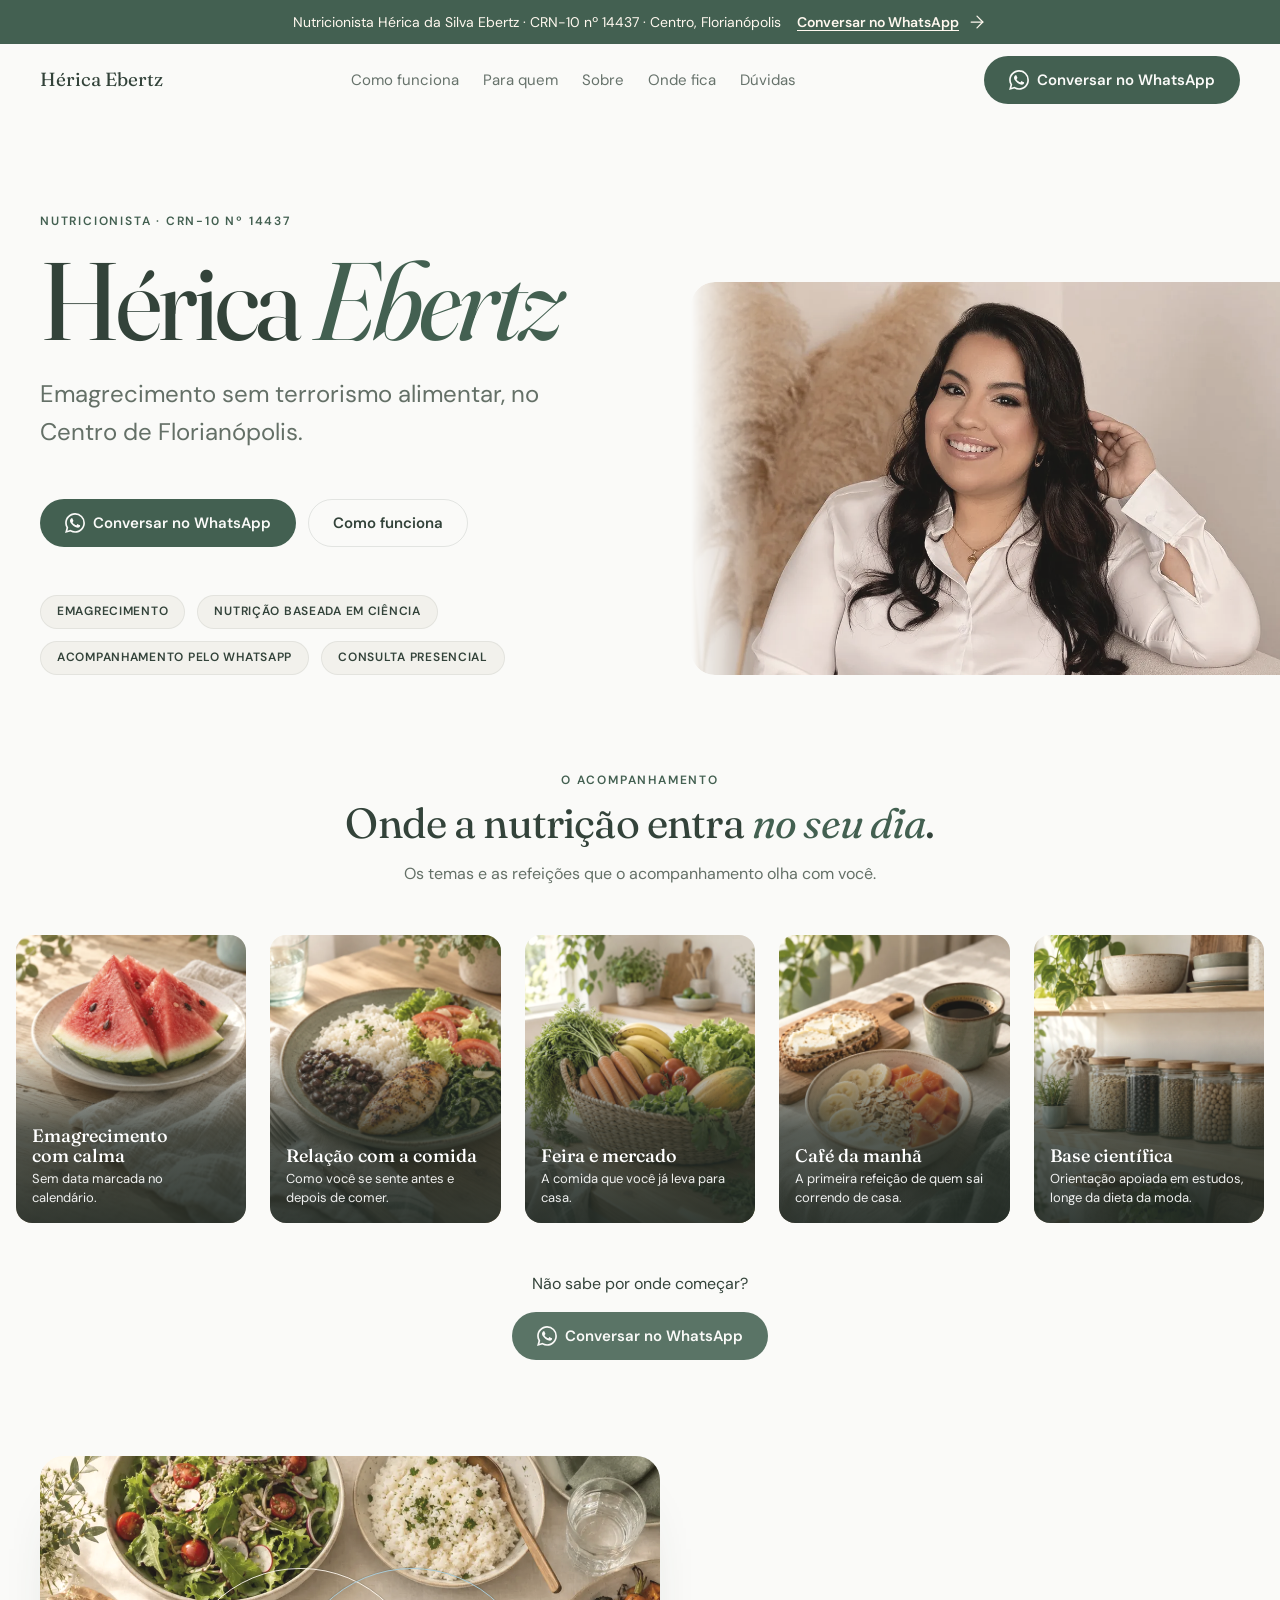
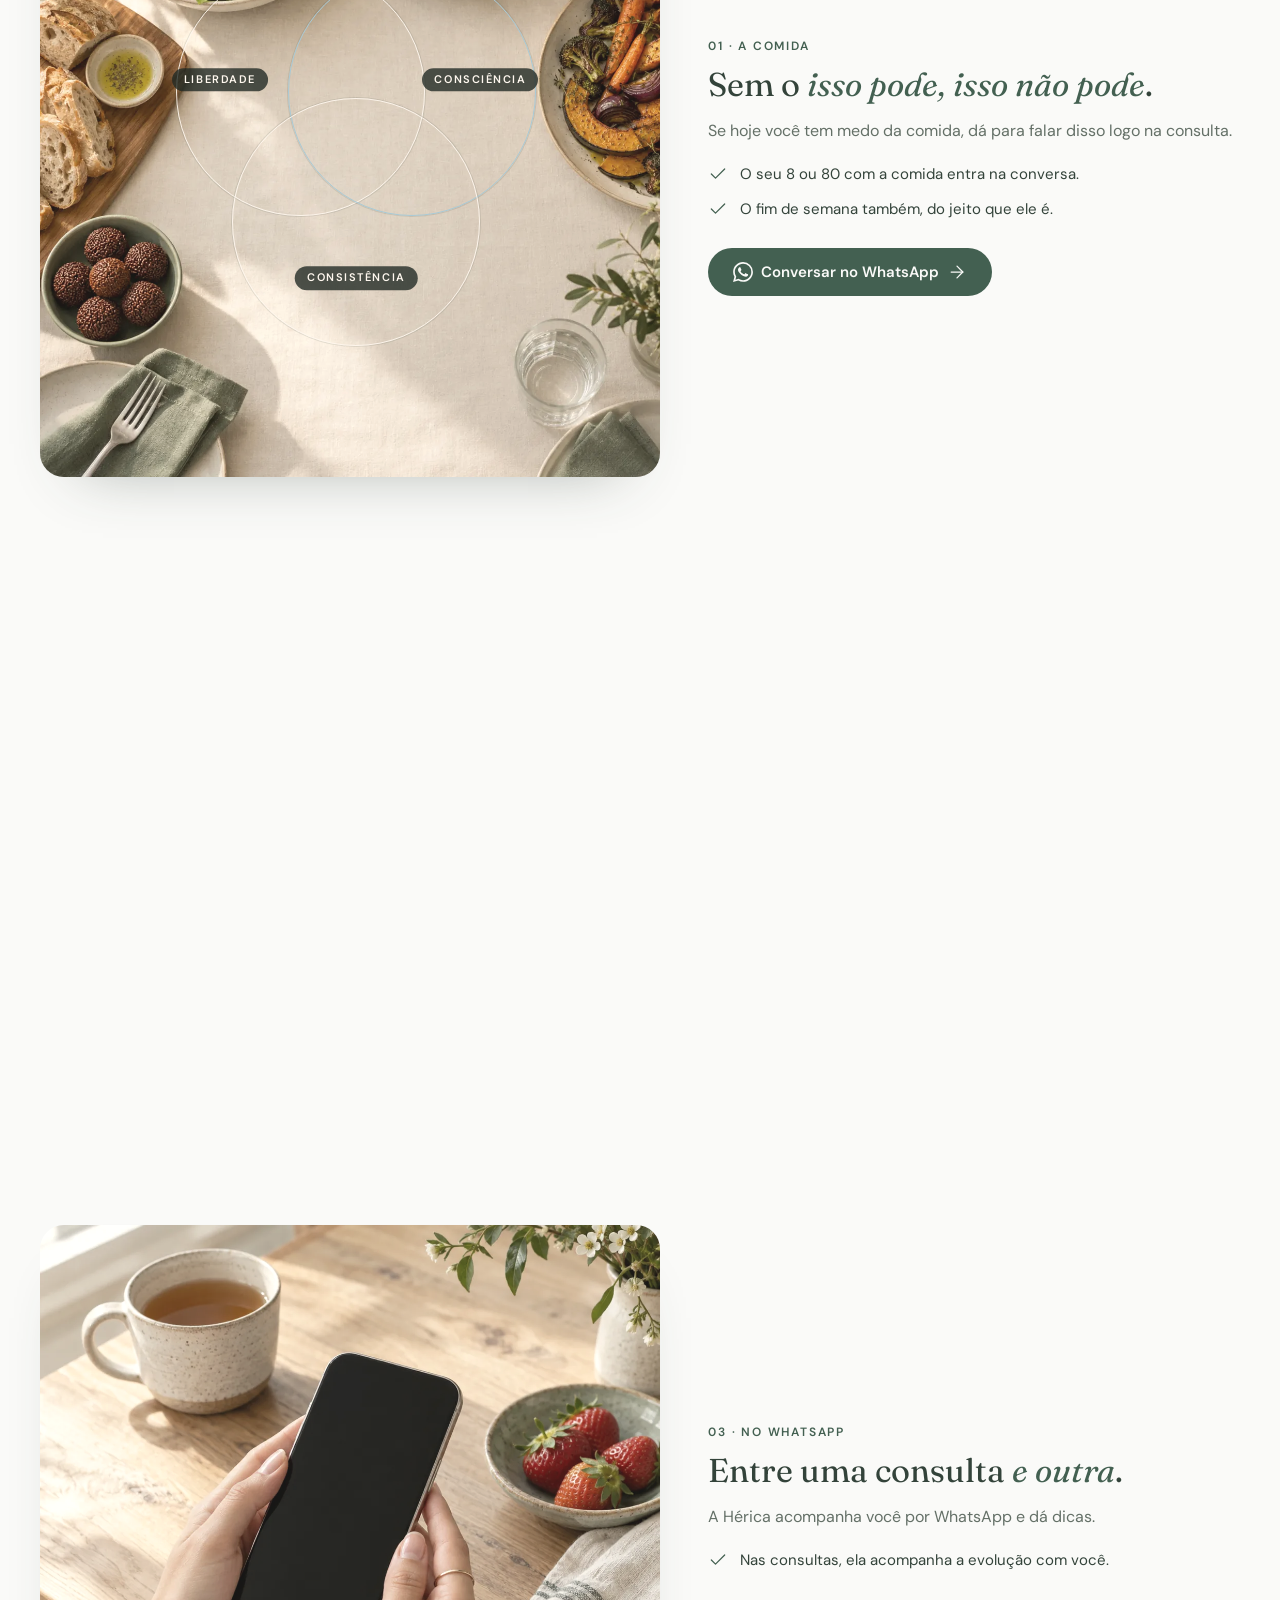
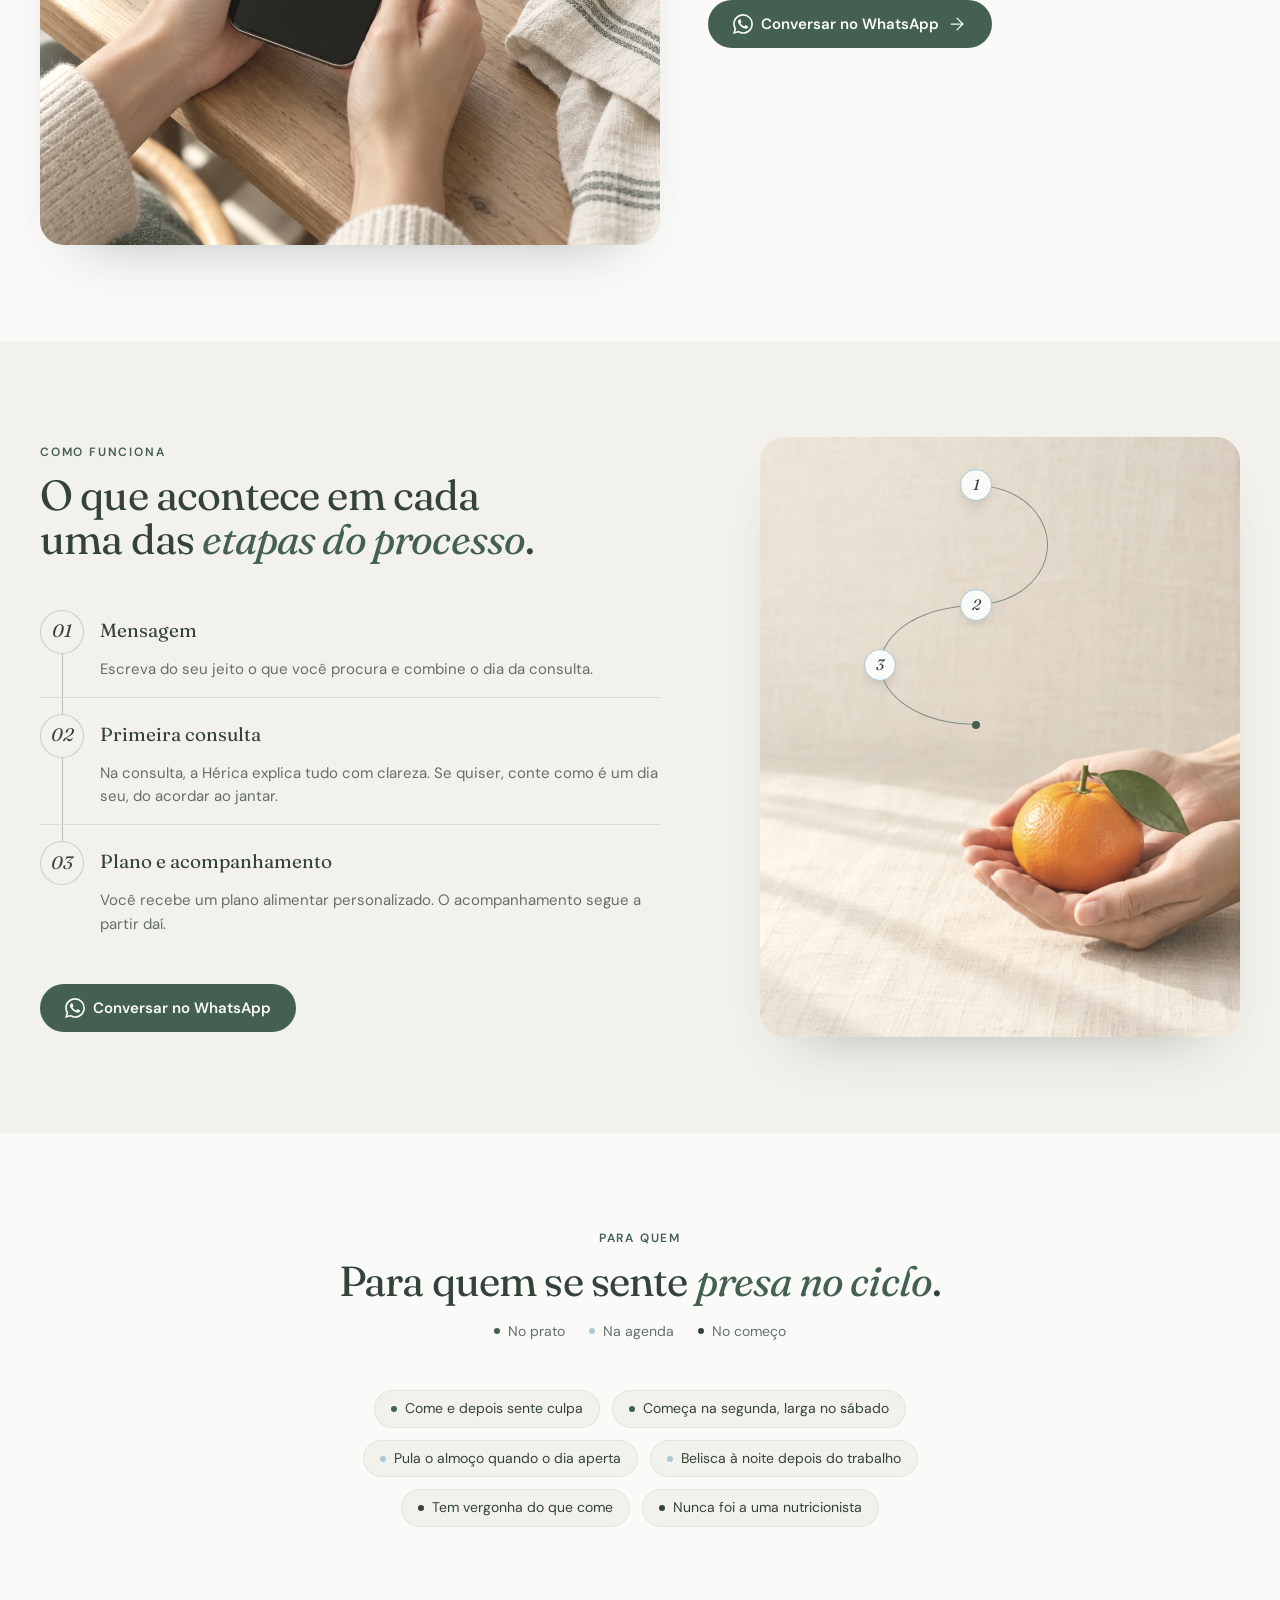
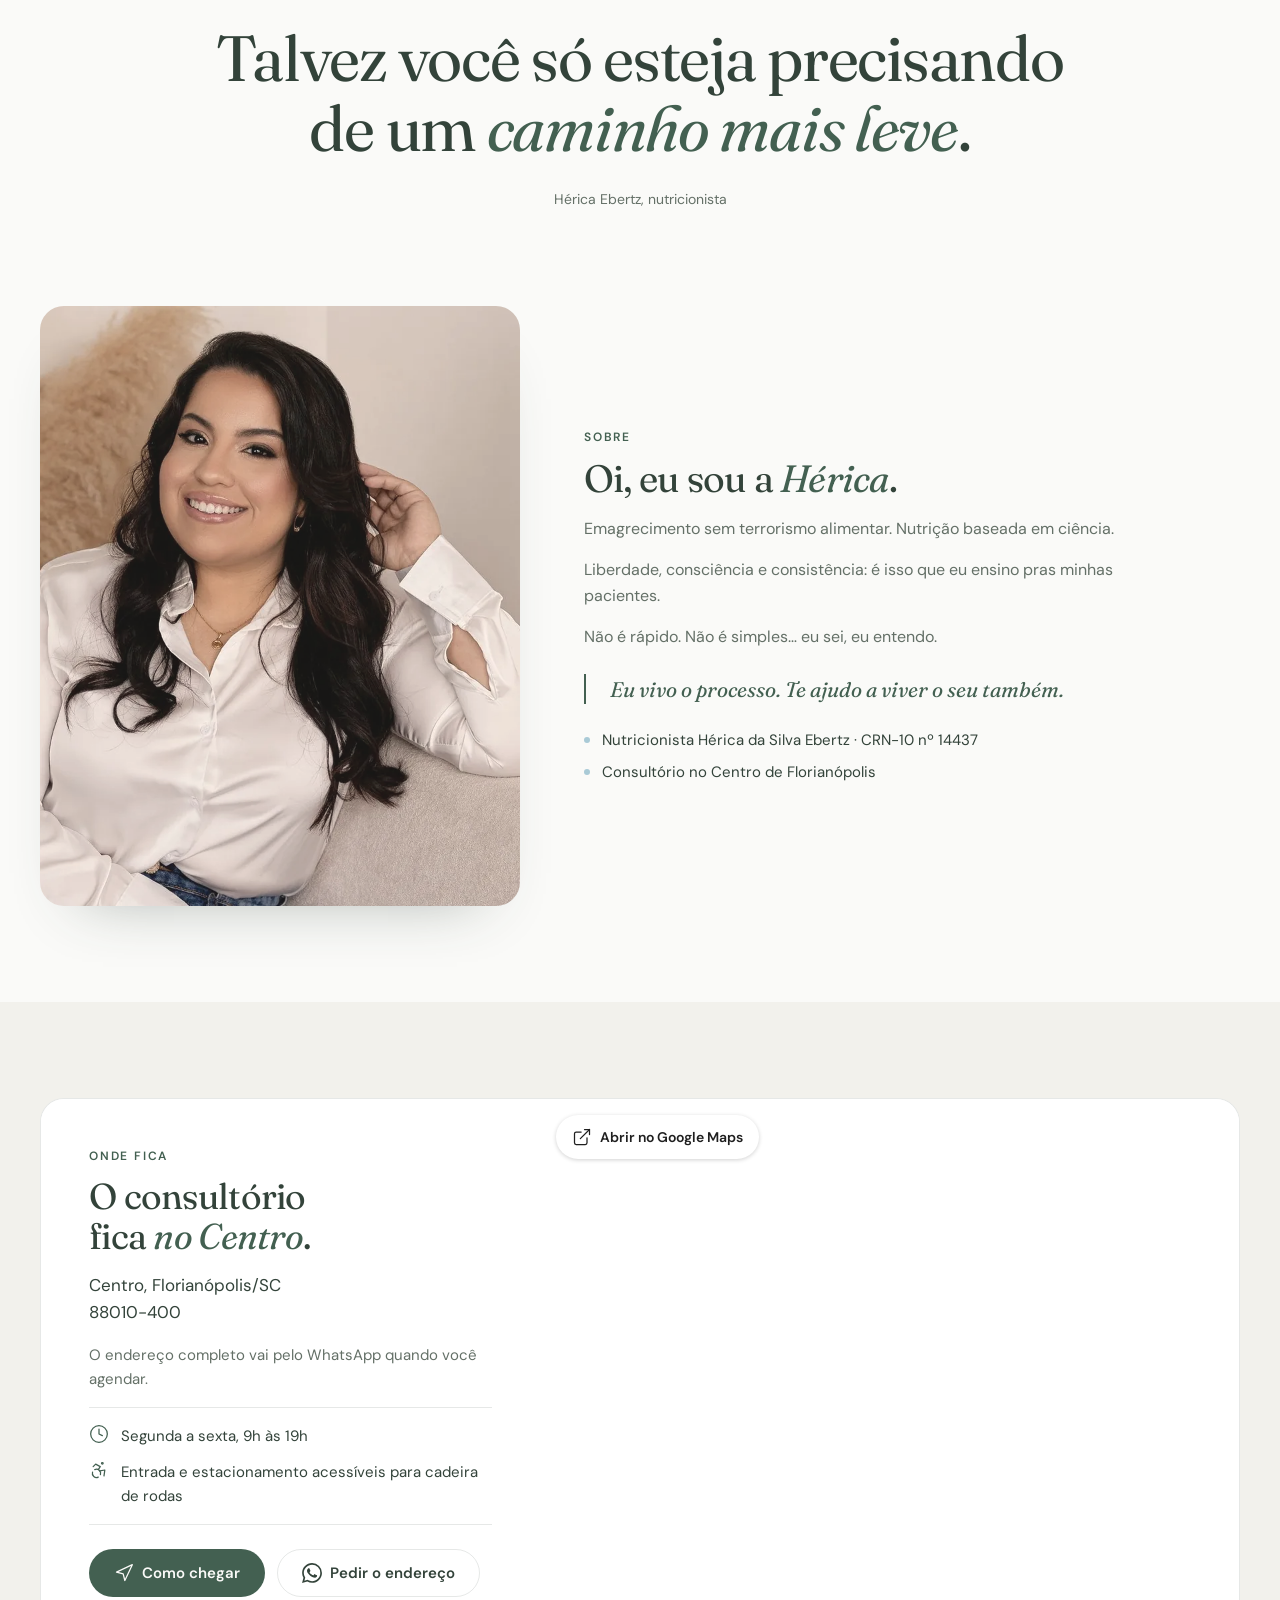
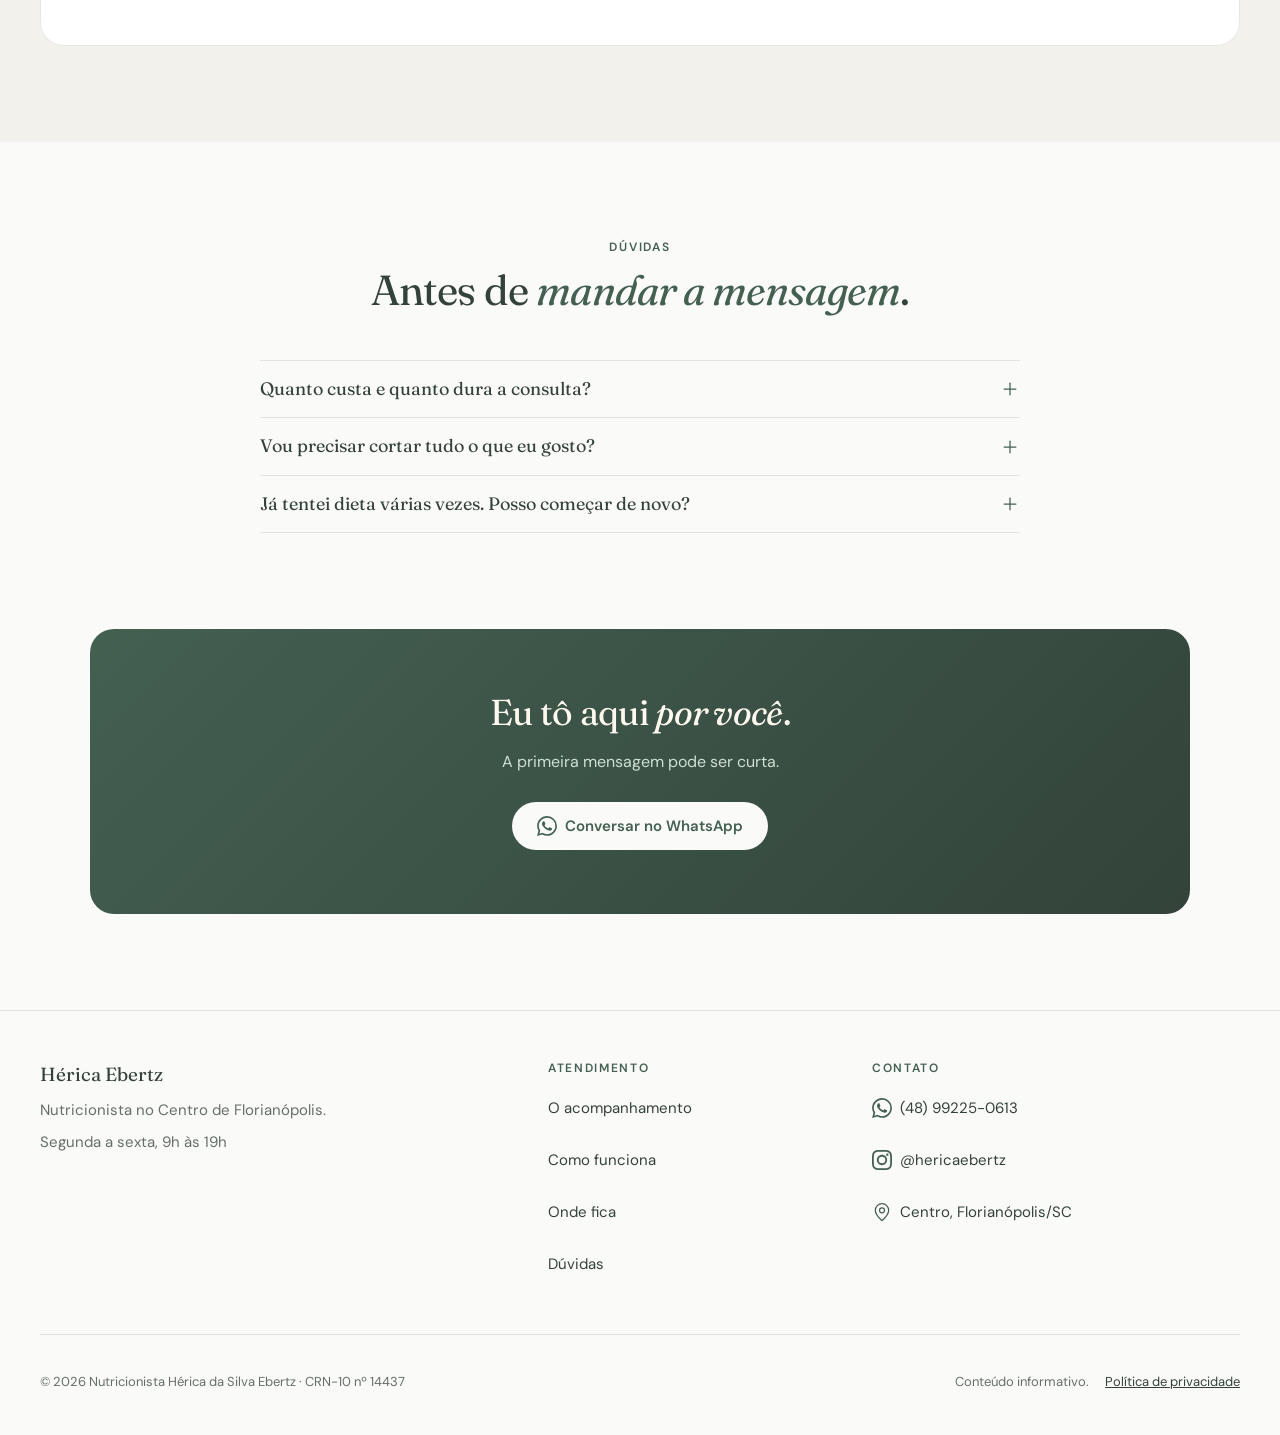
==== index.html @ 1243c910 "Publicação inicial" ====
<!DOCTYPE html>
<html lang="pt-BR">
<head>
<meta charset="UTF-8">
<meta name="viewport" content="width=device-width, initial-scale=1">
<!-- PRÉ-VENDA: não remover até o Armin fechar a venda -->
<meta name="robots" content="noindex, nofollow">
<title>Nutricionista no Centro, Florianópolis | Hérica Ebertz</title>
<meta name="description" content="Nutricionista no Centro de Florianópolis. Emagrecimento sem terrorismo alimentar e nutrição baseada em ciência. Converse pelo WhatsApp.">
<link rel="canonical" href="https://infomediamethods-sys.github.io/herica-ebertz-nutricionista/">
<meta property="og:title" content="Nutricionista no Centro, Florianópolis | Hérica Ebertz">
<meta property="og:description" content="Nutricionista no Centro de Florianópolis. Emagrecimento sem terrorismo alimentar e nutrição baseada em ciência. Converse pelo WhatsApp.">
<meta property="og:type" content="website">
<meta property="og:locale" content="pt_BR">
<meta property="og:url" content="https://infomediamethods-sys.github.io/herica-ebertz-nutricionista/">
<meta property="og:image" content="https://infomediamethods-sys.github.io/herica-ebertz-nutricionista/assets/img/og-herica.jpg">
<meta property="og:image:width" content="1200">
<meta property="og:image:height" content="630">
<meta name="theme-color" content="#FAFAF8">
<link rel="icon" href="data:image/svg+xml,%3Csvg%20xmlns='http://www.w3.org/2000/svg'%20viewBox='0%200%2064%2064'%3E%3Crect%20width='64'%20height='64'%20rx='14'%20fill='%23FAFAF8'/%3E%3Ctext%20x='32'%20y='43'%20text-anchor='middle'%20font-family='Georgia%2Cserif'%20font-style='italic'%20font-size='30'%20fill='%23436051'%3EHE%3C/text%3E%3C/svg%3E">
<link rel="preconnect" href="https://fonts.googleapis.com">
<link rel="preconnect" href="https://fonts.gstatic.com" crossorigin>
<link href="https://fonts.googleapis.com/css2?family=DM+Sans:opsz,wght@9..40,400;9..40,600&amp;family=Fraunces:ital,opsz,wght@0,9..144,400;0,9..144,500;1,9..144,400&amp;display=swap" rel="stylesheet">
<link rel="stylesheet" href="assets/css/base.css">
<link rel="stylesheet" href="assets/css/style.css">
<link rel="preload" as="image" href="assets/img/heroi-herica-celular.webp" media="(max-width: 899px)">
<link rel="preload" as="image" href="assets/img/heroi-herica-desktop.webp" media="(min-width: 900px)">
<script type="application/ld+json">
{
  "@context": "https://schema.org",
  "@graph": [
    {
      "@type": "Person",
      "@id": "https://infomediamethods-sys.github.io/herica-ebertz-nutricionista/#pessoa",
      "name": "Hérica da Silva Ebertz",
      "alternateName": "Hérica Ebertz",
      "jobTitle": "Nutricionista",
      "identifier": "CRN-10 nº 14437",
      "sameAs": ["https://www.instagram.com/hericaebertz/"],
      "worksFor": { "@id": "https://infomediamethods-sys.github.io/herica-ebertz-nutricionista/#negocio" }
    },
    {
      "@type": "LocalBusiness",
      "@id": "https://infomediamethods-sys.github.io/herica-ebertz-nutricionista/#negocio",
      "name": "Hérica Ebertz · Nutricionista",
      "url": "https://infomediamethods-sys.github.io/herica-ebertz-nutricionista/",
      "image": "https://infomediamethods-sys.github.io/herica-ebertz-nutricionista/assets/img/og-herica.jpg",
      "telephone": "+55 48 99225-0613",
      "address": {
        "@type": "PostalAddress",
        "addressLocality": "Florianópolis",
        "addressRegion": "SC",
        "postalCode": "88010-400",
        "addressCountry": "BR"
      },
      "geo": { "@type": "GeoCoordinates", "latitude": -27.5945333, "longitude": -48.5495998 },
      "openingHoursSpecification": [{
        "@type": "OpeningHoursSpecification",
        "dayOfWeek": ["Monday", "Tuesday", "Wednesday", "Thursday", "Friday"],
        "opens": "09:00",
        "closes": "19:00"
      }],
      "hasMap": "https://www.google.com/maps/place/H%C3%A9rica+Ebertz+-+Nutricionista+em+Florian%C3%B3polis/data=!4m7!3m6!1s0x9527371d852b57f1:0xd34aabc1228b96c8!8m2!3d-27.5945333!4d-48.5495998!16s%2Fg%2F11ymzppvsy!19sChIJ8VcrhR03J5URyJaLIsGrStM",
      "sameAs": ["https://www.instagram.com/hericaebertz/"]
    }
  ]
}
</script>
</head>
<body>
<a class="pular-conteudo" href="#conteudo">Pular para o conteúdo</a>

<div class="faixa">
  <p class="container faixa__linha">
    <span><span class="so-computador">Nutricionista </span>Hérica da Silva <span class="nowrap">Ebertz · CRN-10 nº 14437</span><span class="so-computador"> · Centro, Florianópolis</span></span>
    <a class="faixa__link so-computador" href="https://wa.me/5548992250613?text=Oi%2C%20H%C3%A9rica%21%20Vim%20pelo%20site%20e%20quero%20saber%20como%20funciona%20o%20acompanhamento." target="_blank" rel="noopener">Conversar no WhatsApp<svg aria-hidden="true" focusable="false" class="icone icone--arrow-right" xmlns="http://www.w3.org/2000/svg" width="24" height="24" viewBox="0 0 24 24" fill="none" stroke="currentColor" stroke-width="1.5" stroke-linecap="round" stroke-linejoin="round" ><path d="M5 12h14" /><path d="m12 5 7 7-7 7" /></svg></a>
  </p>
</div>

<header class="cabecalho" data-header>
  <div class="container cabecalho__linha">
    <a class="marca" href="#inicio">Hérica Ebertz</a>
    <nav class="cabecalho__nav" aria-label="Seções">
      <ul role="list">
        <li><a href="#como-funciona">Como funciona</a></li>
        <li class="nav-extra"><a href="#para-quem">Para quem</a></li>
        <li><a href="#sobre">Sobre</a></li>
        <li class="nav-extra"><a href="#onde-fica">Onde fica</a></li>
        <li><a href="#duvidas">Dúvidas</a></li>
      </ul>
    </nav>
    <a class="botao botao--primario cabecalho__cta" href="https://wa.me/5548992250613?text=Oi%2C%20H%C3%A9rica%21%20Vim%20pelo%20site%20e%20quero%20saber%20como%20funciona%20o%20acompanhamento." target="_blank" rel="noopener"><svg class="icone icone--marca" width="24" height="24" fill="currentColor" aria-hidden="true" focusable="false" role="img" viewBox="0 0 24 24" xmlns="http://www.w3.org/2000/svg"><path d="M17.472 14.382c-.297-.149-1.758-.867-2.03-.967-.273-.099-.471-.148-.67.15-.197.297-.767.966-.94 1.164-.173.199-.347.223-.644.075-.297-.15-1.255-.463-2.39-1.475-.883-.788-1.48-1.761-1.653-2.059-.173-.297-.018-.458.13-.606.134-.133.298-.347.446-.52.149-.174.198-.298.298-.497.099-.198.05-.371-.025-.52-.075-.149-.669-1.612-.916-2.207-.242-.579-.487-.5-.669-.51-.173-.008-.371-.01-.57-.01-.198 0-.52.074-.792.372-.272.297-1.04 1.016-1.04 2.479 0 1.462 1.065 2.875 1.213 3.074.149.198 2.096 3.2 5.077 4.487.709.306 1.262.489 1.694.625.712.227 1.36.195 1.871.118.571-.085 1.758-.719 2.006-1.413.248-.694.248-1.289.173-1.413-.074-.124-.272-.198-.57-.347m-5.421 7.403h-.004a9.87 9.87 0 01-5.031-1.378l-.361-.214-3.741.982.998-3.648-.235-.374a9.86 9.86 0 01-1.51-5.26c.001-5.45 4.436-9.884 9.888-9.884 2.64 0 5.122 1.03 6.988 2.898a9.825 9.825 0 012.893 6.994c-.003 5.45-4.437 9.884-9.885 9.884m8.413-18.297A11.815 11.815 0 0012.05 0C5.495 0 .16 5.335.157 11.892c0 2.096.547 4.142 1.588 5.945L.057 24l6.305-1.654a11.882 11.882 0 005.683 1.448h.005c6.554 0 11.89-5.335 11.893-11.893a11.821 11.821 0 00-3.48-8.413Z"/></svg><span class="cta-longo">Conversar no WhatsApp</span><span class="cta-curto">WhatsApp</span></a>
  </div>
</header>

<main id="conteudo">

  <!-- 2. Herói -->
  <section class="heroi" id="inicio" data-heroi>
    <div class="heroi__texto">
      <p class="rotulo rv-carga">NUTRICIONISTA · CRN-10 Nº 14437</p>
      <h1 class="heroi__nome rv-carga">Hérica <em>Ebertz</em></h1>
      <p class="heroi__sub rv-carga">Emagrecimento sem terrorismo alimentar, no Centro de Florianópolis.</p>
      <div class="heroi__botoes rv-carga">
        <a class="botao botao--primario" href="https://wa.me/5548992250613?text=Oi%2C%20H%C3%A9rica%21%20Vim%20pelo%20site%20e%20quero%20saber%20como%20funciona%20o%20acompanhamento." target="_blank" rel="noopener"><svg class="icone icone--marca" width="24" height="24" fill="currentColor" aria-hidden="true" focusable="false" role="img" viewBox="0 0 24 24" xmlns="http://www.w3.org/2000/svg"><path d="M17.472 14.382c-.297-.149-1.758-.867-2.03-.967-.273-.099-.471-.148-.67.15-.197.297-.767.966-.94 1.164-.173.199-.347.223-.644.075-.297-.15-1.255-.463-2.39-1.475-.883-.788-1.48-1.761-1.653-2.059-.173-.297-.018-.458.13-.606.134-.133.298-.347.446-.52.149-.174.198-.298.298-.497.099-.198.05-.371-.025-.52-.075-.149-.669-1.612-.916-2.207-.242-.579-.487-.5-.669-.51-.173-.008-.371-.01-.57-.01-.198 0-.52.074-.792.372-.272.297-1.04 1.016-1.04 2.479 0 1.462 1.065 2.875 1.213 3.074.149.198 2.096 3.2 5.077 4.487.709.306 1.262.489 1.694.625.712.227 1.36.195 1.871.118.571-.085 1.758-.719 2.006-1.413.248-.694.248-1.289.173-1.413-.074-.124-.272-.198-.57-.347m-5.421 7.403h-.004a9.87 9.87 0 01-5.031-1.378l-.361-.214-3.741.982.998-3.648-.235-.374a9.86 9.86 0 01-1.51-5.26c.001-5.45 4.436-9.884 9.888-9.884 2.64 0 5.122 1.03 6.988 2.898a9.825 9.825 0 012.893 6.994c-.003 5.45-4.437 9.884-9.885 9.884m8.413-18.297A11.815 11.815 0 0012.05 0C5.495 0 .16 5.335.157 11.892c0 2.096.547 4.142 1.588 5.945L.057 24l6.305-1.654a11.882 11.882 0 005.683 1.448h.005c6.554 0 11.89-5.335 11.893-11.893a11.821 11.821 0 00-3.48-8.413Z"/></svg>Conversar no WhatsApp</a>
        <a class="botao botao--contorno" href="#como-funciona">Como funciona</a>
      </div>
    </div>
    <div class="heroi__foto filme rv-foto">
      <picture>
        <source media="(min-width: 900px)" srcset="assets/img/heroi-herica-desktop.webp" type="image/webp" width="1080" height="720">
        <source media="(min-width: 900px)" srcset="assets/img/heroi-herica-desktop.jpg" type="image/jpeg" width="1080" height="720">
        <source srcset="assets/img/heroi-herica-celular.webp" type="image/webp" width="864" height="1080">
        <img src="assets/img/heroi-herica-celular.jpg" width="864" height="1080" alt="Hérica Ebertz, nutricionista, sentada num sofá claro, de camisa branca" fetchpriority="high">
      </picture>
    </div>
    <ul class="chips rv-carga" role="list">
      <li>Emagrecimento</li>
      <li>Nutrição baseada em ciência</li>
      <li>Acompanhamento pelo WhatsApp</li>
      <li>Consulta presencial</li>
    </ul>
  </section>

  <!-- 3. Áreas do acompanhamento -->
  <section class="areas" id="areas" aria-labelledby="areas-titulo">
    <div class="container cabeca cabeca--centro">
      <p class="rotulo rv">O ACOMPANHAMENTO</p>
      <h2 class="titulo-secao rv" id="areas-titulo">Onde a nutrição entra <em>no seu dia</em>.</h2>
      <p class="apoio rv">Os temas e as refeições que o acompanhamento olha com você.</p>
    </div>
    <ul class="cards-area" role="list" data-lenis-prevent>
      <li class="rv">
        <article class="card-foto">
          <picture class="filme">
            <source srcset="assets/img/area-melancia.webp" type="image/webp">
            <img src="assets/img/area-melancia.jpg" width="960" height="1200" loading="lazy" alt="Fatias de melancia sobre linho">
          </picture>
          <div class="card-foto__texto">
            <h3>Emagrecimento com calma</h3>
            <p>Sem data marcada no calendário.</p>
          </div>
        </article>
      </li>
      <li class="rv">
        <article class="card-foto">
          <picture class="filme">
            <source srcset="assets/img/area-prato-caseiro.webp" type="image/webp">
            <img src="assets/img/area-prato-caseiro.jpg" width="960" height="1200" loading="lazy" alt="Prato de comida caseira">
          </picture>
          <div class="card-foto__texto">
            <h3>Relação com a comida</h3>
            <p>Como você se sente antes e depois de comer.</p>
          </div>
        </article>
      </li>
      <li class="rv">
        <article class="card-foto">
          <picture class="filme">
            <source srcset="assets/img/area-feira.webp" type="image/webp">
            <img src="assets/img/area-feira.jpg" width="960" height="1200" loading="lazy" alt="Frutas e verduras numa feira">
          </picture>
          <div class="card-foto__texto">
            <h3>Feira e mercado</h3>
            <p>A comida que você já leva para casa.</p>
          </div>
        </article>
      </li>
      <li class="rv">
        <article class="card-foto">
          <picture class="filme">
            <source srcset="assets/img/area-cafe-da-manha.webp" type="image/webp">
            <img src="assets/img/area-cafe-da-manha.jpg" width="960" height="1200" loading="lazy" alt="Mesa de café da manhã">
          </picture>
          <div class="card-foto__texto">
            <h3>Café da manhã</h3>
            <p>A primeira refeição de quem sai correndo de casa.</p>
          </div>
        </article>
      </li>
      <li class="rv">
        <article class="card-foto">
          <picture class="filme">
            <source srcset="assets/img/area-graos.webp" type="image/webp">
            <img src="assets/img/area-graos.jpg" width="960" height="1200" loading="lazy" alt="Grãos em potes de vidro">
          </picture>
          <div class="card-foto__texto">
            <h3>Base científica</h3>
            <p>Orientação apoiada em estudos, longe da dieta da moda.</p>
          </div>
        </article>
      </li>
    </ul>
    <p class="arraste" aria-hidden="true">Arraste para ver<svg aria-hidden="true" focusable="false" class="icone icone--arrow-right" xmlns="http://www.w3.org/2000/svg" width="24" height="24" viewBox="0 0 24 24" fill="none" stroke="currentColor" stroke-width="1.5" stroke-linecap="round" stroke-linejoin="round" ><path d="M5 12h14" /><path d="m12 5 7 7-7 7" /></svg></p>
    <div class="container areas__convite rv">
      <p>Não sabe por onde começar?</p>
      <a class="botao botao--suave" href="https://wa.me/5548992250613?text=Oi%2C%20H%C3%A9rica%21%20Vim%20pelo%20site%20e%20n%C3%A3o%20sei%20bem%20por%20onde%20come%C3%A7ar.%20Pode%20me%20explicar%20como%20funciona%3F" target="_blank" rel="noopener"><svg class="icone icone--marca" width="24" height="24" fill="currentColor" aria-hidden="true" focusable="false" role="img" viewBox="0 0 24 24" xmlns="http://www.w3.org/2000/svg"><path d="M17.472 14.382c-.297-.149-1.758-.867-2.03-.967-.273-.099-.471-.148-.67.15-.197.297-.767.966-.94 1.164-.173.199-.347.223-.644.075-.297-.15-1.255-.463-2.39-1.475-.883-.788-1.48-1.761-1.653-2.059-.173-.297-.018-.458.13-.606.134-.133.298-.347.446-.52.149-.174.198-.298.298-.497.099-.198.05-.371-.025-.52-.075-.149-.669-1.612-.916-2.207-.242-.579-.487-.5-.669-.51-.173-.008-.371-.01-.57-.01-.198 0-.52.074-.792.372-.272.297-1.04 1.016-1.04 2.479 0 1.462 1.065 2.875 1.213 3.074.149.198 2.096 3.2 5.077 4.487.709.306 1.262.489 1.694.625.712.227 1.36.195 1.871.118.571-.085 1.758-.719 2.006-1.413.248-.694.248-1.289.173-1.413-.074-.124-.272-.198-.57-.347m-5.421 7.403h-.004a9.87 9.87 0 01-5.031-1.378l-.361-.214-3.741.982.998-3.648-.235-.374a9.86 9.86 0 01-1.51-5.26c.001-5.45 4.436-9.884 9.888-9.884 2.64 0 5.122 1.03 6.988 2.898a9.825 9.825 0 012.893 6.994c-.003 5.45-4.437 9.884-9.885 9.884m8.413-18.297A11.815 11.815 0 0012.05 0C5.495 0 .16 5.335.157 11.892c0 2.096.547 4.142 1.588 5.945L.057 24l6.305-1.654a11.882 11.882 0 005.683 1.448h.005c6.554 0 11.89-5.335 11.893-11.893a11.821 11.821 0 00-3.48-8.413Z"/></svg>Conversar no WhatsApp</a>
    </div>
  </section>

  <!-- 4. Splits -->
  <section class="splits" aria-label="Como a Hérica trabalha">
    <div class="container splits__lista">

      <article class="split" id="sem-terrorismo">
        <div class="split__midia rv">
          <picture class="filme">
            <source srcset="assets/img/split-mesa-posta.webp" type="image/webp">
            <img src="assets/img/split-mesa-posta.jpg" width="1200" height="1200" loading="lazy" alt="Mesa posta vista de cima, com pratos e linho">
          </picture>
          <div class="venn" aria-hidden="true">
            <span class="venn__circulo"></span>
            <span class="venn__circulo"></span>
            <span class="venn__circulo"></span>
            <span class="venn__rotulo venn__rotulo--1">Liberdade</span>
            <span class="venn__rotulo venn__rotulo--2">Consciência</span>
            <span class="venn__rotulo venn__rotulo--3">Consistência</span>
          </div>
          <p class="sr-only">Liberdade · Consciência · Consistência</p>
        </div>
        <div class="split__texto rv">
          <p class="rotulo">01 · A COMIDA</p>
          <h3 class="split__titulo">Sem o <em>isso pode, isso não pode</em>.</h3>
          <p class="split__lede">Se hoje você tem medo da comida, dá para falar disso logo na consulta.</p>
          <ul class="checks" role="list">
            <li><svg aria-hidden="true" focusable="false" class="icone icone--check" xmlns="http://www.w3.org/2000/svg" width="24" height="24" viewBox="0 0 24 24" fill="none" stroke="currentColor" stroke-width="1.5" stroke-linecap="round" stroke-linejoin="round" ><path d="M20 6 9 17l-5-5" /></svg><span>O seu 8 ou 80 com a comida entra na conversa.</span></li>
            <li><svg aria-hidden="true" focusable="false" class="icone icone--check" xmlns="http://www.w3.org/2000/svg" width="24" height="24" viewBox="0 0 24 24" fill="none" stroke="currentColor" stroke-width="1.5" stroke-linecap="round" stroke-linejoin="round" ><path d="M20 6 9 17l-5-5" /></svg><span>O fim de semana também, do jeito que ele é.</span></li>
          </ul>
          <a class="botao botao--primario" href="https://wa.me/5548992250613?text=Oi%2C%20H%C3%A9rica%21%20Vim%20pelo%20site%20e%20quero%20emagrecer%20sem%20dieta%20restritiva.%20Como%20funciona%3F" target="_blank" rel="noopener"><svg class="icone icone--marca" width="24" height="24" fill="currentColor" aria-hidden="true" focusable="false" role="img" viewBox="0 0 24 24" xmlns="http://www.w3.org/2000/svg"><path d="M17.472 14.382c-.297-.149-1.758-.867-2.03-.967-.273-.099-.471-.148-.67.15-.197.297-.767.966-.94 1.164-.173.199-.347.223-.644.075-.297-.15-1.255-.463-2.39-1.475-.883-.788-1.48-1.761-1.653-2.059-.173-.297-.018-.458.13-.606.134-.133.298-.347.446-.52.149-.174.198-.298.298-.497.099-.198.05-.371-.025-.52-.075-.149-.669-1.612-.916-2.207-.242-.579-.487-.5-.669-.51-.173-.008-.371-.01-.57-.01-.198 0-.52.074-.792.372-.272.297-1.04 1.016-1.04 2.479 0 1.462 1.065 2.875 1.213 3.074.149.198 2.096 3.2 5.077 4.487.709.306 1.262.489 1.694.625.712.227 1.36.195 1.871.118.571-.085 1.758-.719 2.006-1.413.248-.694.248-1.289.173-1.413-.074-.124-.272-.198-.57-.347m-5.421 7.403h-.004a9.87 9.87 0 01-5.031-1.378l-.361-.214-3.741.982.998-3.648-.235-.374a9.86 9.86 0 01-1.51-5.26c.001-5.45 4.436-9.884 9.888-9.884 2.64 0 5.122 1.03 6.988 2.898a9.825 9.825 0 012.893 6.994c-.003 5.45-4.437 9.884-9.885 9.884m8.413-18.297A11.815 11.815 0 0012.05 0C5.495 0 .16 5.335.157 11.892c0 2.096.547 4.142 1.588 5.945L.057 24l6.305-1.654a11.882 11.882 0 005.683 1.448h.005c6.554 0 11.89-5.335 11.893-11.893a11.821 11.821 0 00-3.48-8.413Z"/></svg>Conversar no WhatsApp<svg aria-hidden="true" focusable="false" class="icone icone--arrow-right" xmlns="http://www.w3.org/2000/svg" width="24" height="24" viewBox="0 0 24 24" fill="none" stroke="currentColor" stroke-width="1.5" stroke-linecap="round" stroke-linejoin="round" ><path d="M5 12h14" /><path d="m12 5 7 7-7 7" /></svg></a>
        </div>
      </article>

      <article class="split split--inverso" id="rotina">
        <div class="split__midia rv">
          <picture class="filme">
            <source srcset="assets/img/split-cozinha-rotina.webp" type="image/webp">
            <img src="assets/img/split-cozinha-rotina.jpg" width="1200" height="1200" loading="lazy" alt="Mãos cortando coentro numa cozinha clara" style="object-position: 60% 50%">
          </picture>
        </div>
        <div class="split__texto rv">
          <p class="rotulo">02 · A SEMANA</p>
          <h3 class="split__titulo">Feito para <em>a sua rotina</em>.</h3>
          <p class="split__lede">A Hérica monta o plano conforme a sua necessidade e escuta o que você conta.</p>
          <ul class="checks" role="list">
            <li><svg aria-hidden="true" focusable="false" class="icone icone--check" xmlns="http://www.w3.org/2000/svg" width="24" height="24" viewBox="0 0 24 24" fill="none" stroke="currentColor" stroke-width="1.5" stroke-linecap="round" stroke-linejoin="round" ><path d="M20 6 9 17l-5-5" /></svg><span>Conhecimento do seu dia a dia, corpo e emocional.</span></li>
            <li><svg aria-hidden="true" focusable="false" class="icone icone--check" xmlns="http://www.w3.org/2000/svg" width="24" height="24" viewBox="0 0 24 24" fill="none" stroke="currentColor" stroke-width="1.5" stroke-linecap="round" stroke-linejoin="round" ><path d="M20 6 9 17l-5-5" /></svg><span>Plano alimentar personalizado, nos horários que você tem.</span></li>
          </ul>
          <a class="botao botao--primario" href="https://wa.me/5548992250613?text=Oi%2C%20H%C3%A9rica%21%20Vim%20pelo%20site%20e%20queria%20um%20plano%20que%20caiba%20na%20minha%20rotina." target="_blank" rel="noopener"><svg class="icone icone--marca" width="24" height="24" fill="currentColor" aria-hidden="true" focusable="false" role="img" viewBox="0 0 24 24" xmlns="http://www.w3.org/2000/svg"><path d="M17.472 14.382c-.297-.149-1.758-.867-2.03-.967-.273-.099-.471-.148-.67.15-.197.297-.767.966-.94 1.164-.173.199-.347.223-.644.075-.297-.15-1.255-.463-2.39-1.475-.883-.788-1.48-1.761-1.653-2.059-.173-.297-.018-.458.13-.606.134-.133.298-.347.446-.52.149-.174.198-.298.298-.497.099-.198.05-.371-.025-.52-.075-.149-.669-1.612-.916-2.207-.242-.579-.487-.5-.669-.51-.173-.008-.371-.01-.57-.01-.198 0-.52.074-.792.372-.272.297-1.04 1.016-1.04 2.479 0 1.462 1.065 2.875 1.213 3.074.149.198 2.096 3.2 5.077 4.487.709.306 1.262.489 1.694.625.712.227 1.36.195 1.871.118.571-.085 1.758-.719 2.006-1.413.248-.694.248-1.289.173-1.413-.074-.124-.272-.198-.57-.347m-5.421 7.403h-.004a9.87 9.87 0 01-5.031-1.378l-.361-.214-3.741.982.998-3.648-.235-.374a9.86 9.86 0 01-1.51-5.26c.001-5.45 4.436-9.884 9.888-9.884 2.64 0 5.122 1.03 6.988 2.898a9.825 9.825 0 012.893 6.994c-.003 5.45-4.437 9.884-9.885 9.884m8.413-18.297A11.815 11.815 0 0012.05 0C5.495 0 .16 5.335.157 11.892c0 2.096.547 4.142 1.588 5.945L.057 24l6.305-1.654a11.882 11.882 0 005.683 1.448h.005c6.554 0 11.89-5.335 11.893-11.893a11.821 11.821 0 00-3.48-8.413Z"/></svg>Conversar no WhatsApp<svg aria-hidden="true" focusable="false" class="icone icone--arrow-right" xmlns="http://www.w3.org/2000/svg" width="24" height="24" viewBox="0 0 24 24" fill="none" stroke="currentColor" stroke-width="1.5" stroke-linecap="round" stroke-linejoin="round" ><path d="M5 12h14" /><path d="m12 5 7 7-7 7" /></svg></a>
        </div>
      </article>

      <article class="split" id="whatsapp">
        <div class="split__midia rv">
          <picture class="filme">
            <source srcset="assets/img/split-celular-cha.webp" type="image/webp">
            <img src="assets/img/split-celular-cha.jpg" width="1200" height="1200" loading="lazy" alt="Mãos segurando um celular ao lado de uma xícara de chá">
          </picture>
        </div>
        <div class="split__texto rv">
          <p class="rotulo">03 · NO WHATSAPP</p>
          <h3 class="split__titulo">Entre uma consulta <em>e outra</em>.</h3>
          <p class="split__lede">A Hérica acompanha você por WhatsApp e dá dicas.</p>
          <ul class="checks" role="list">
            <li><svg aria-hidden="true" focusable="false" class="icone icone--check" xmlns="http://www.w3.org/2000/svg" width="24" height="24" viewBox="0 0 24 24" fill="none" stroke="currentColor" stroke-width="1.5" stroke-linecap="round" stroke-linejoin="round" ><path d="M20 6 9 17l-5-5" /></svg><span>Nas consultas, ela acompanha a evolução com você.</span></li>
          </ul>
          <a class="botao botao--primario" href="https://wa.me/5548992250613?text=Oi%2C%20H%C3%A9rica%21%20Vim%20pelo%20site%20e%20quero%20saber%20como%20%C3%A9%20o%20acompanhamento%20pelo%20WhatsApp." target="_blank" rel="noopener"><svg class="icone icone--marca" width="24" height="24" fill="currentColor" aria-hidden="true" focusable="false" role="img" viewBox="0 0 24 24" xmlns="http://www.w3.org/2000/svg"><path d="M17.472 14.382c-.297-.149-1.758-.867-2.03-.967-.273-.099-.471-.148-.67.15-.197.297-.767.966-.94 1.164-.173.199-.347.223-.644.075-.297-.15-1.255-.463-2.39-1.475-.883-.788-1.48-1.761-1.653-2.059-.173-.297-.018-.458.13-.606.134-.133.298-.347.446-.52.149-.174.198-.298.298-.497.099-.198.05-.371-.025-.52-.075-.149-.669-1.612-.916-2.207-.242-.579-.487-.5-.669-.51-.173-.008-.371-.01-.57-.01-.198 0-.52.074-.792.372-.272.297-1.04 1.016-1.04 2.479 0 1.462 1.065 2.875 1.213 3.074.149.198 2.096 3.2 5.077 4.487.709.306 1.262.489 1.694.625.712.227 1.36.195 1.871.118.571-.085 1.758-.719 2.006-1.413.248-.694.248-1.289.173-1.413-.074-.124-.272-.198-.57-.347m-5.421 7.403h-.004a9.87 9.87 0 01-5.031-1.378l-.361-.214-3.741.982.998-3.648-.235-.374a9.86 9.86 0 01-1.51-5.26c.001-5.45 4.436-9.884 9.888-9.884 2.64 0 5.122 1.03 6.988 2.898a9.825 9.825 0 012.893 6.994c-.003 5.45-4.437 9.884-9.885 9.884m8.413-18.297A11.815 11.815 0 0012.05 0C5.495 0 .16 5.335.157 11.892c0 2.096.547 4.142 1.588 5.945L.057 24l6.305-1.654a11.882 11.882 0 005.683 1.448h.005c6.554 0 11.89-5.335 11.893-11.893a11.821 11.821 0 00-3.48-8.413Z"/></svg>Conversar no WhatsApp<svg aria-hidden="true" focusable="false" class="icone icone--arrow-right" xmlns="http://www.w3.org/2000/svg" width="24" height="24" viewBox="0 0 24 24" fill="none" stroke="currentColor" stroke-width="1.5" stroke-linecap="round" stroke-linejoin="round" ><path d="M5 12h14" /><path d="m12 5 7 7-7 7" /></svg></a>
        </div>
      </article>

    </div>
  </section>

  <!-- 5. Como funciona -->
  <section class="secao funciona" id="como-funciona" aria-labelledby="funciona-titulo">
    <div class="container funciona__grade">
      <div class="funciona__texto">
        <div class="cabeca">
          <p class="rotulo rv">COMO FUNCIONA</p>
          <h2 class="titulo-secao rv" id="funciona-titulo">O que acontece em cada uma das <em>etapas do processo</em>.</h2>
        </div>
        <ol class="passos" role="list">
          <li class="rv">
            <span class="passos__num" aria-hidden="true">01</span>
            <h3>Mensagem</h3>
            <p>Escreva do seu jeito o que você procura e combine o dia da consulta.</p>
          </li>
          <li class="rv">
            <span class="passos__num" aria-hidden="true">02</span>
            <h3>Primeira consulta</h3>
            <p>Na consulta, a Hérica explica tudo com clareza. Se quiser, conte como é um dia seu, do acordar ao jantar.</p>
          </li>
          <li class="rv">
            <span class="passos__num" aria-hidden="true">03</span>
            <h3>Plano e acompanhamento</h3>
            <p>Você recebe um plano alimentar personalizado. O acompanhamento segue a partir daí.</p>
          </li>
        </ol>
        <div class="rv">
          <a class="botao botao--primario" href="https://wa.me/5548992250613?text=Oi%2C%20H%C3%A9rica%21%20Vim%20pelo%20site%20e%20quero%20marcar%20a%20primeira%20consulta." target="_blank" rel="noopener"><svg class="icone icone--marca" width="24" height="24" fill="currentColor" aria-hidden="true" focusable="false" role="img" viewBox="0 0 24 24" xmlns="http://www.w3.org/2000/svg"><path d="M17.472 14.382c-.297-.149-1.758-.867-2.03-.967-.273-.099-.471-.148-.67.15-.197.297-.767.966-.94 1.164-.173.199-.347.223-.644.075-.297-.15-1.255-.463-2.39-1.475-.883-.788-1.48-1.761-1.653-2.059-.173-.297-.018-.458.13-.606.134-.133.298-.347.446-.52.149-.174.198-.298.298-.497.099-.198.05-.371-.025-.52-.075-.149-.669-1.612-.916-2.207-.242-.579-.487-.5-.669-.51-.173-.008-.371-.01-.57-.01-.198 0-.52.074-.792.372-.272.297-1.04 1.016-1.04 2.479 0 1.462 1.065 2.875 1.213 3.074.149.198 2.096 3.2 5.077 4.487.709.306 1.262.489 1.694.625.712.227 1.36.195 1.871.118.571-.085 1.758-.719 2.006-1.413.248-.694.248-1.289.173-1.413-.074-.124-.272-.198-.57-.347m-5.421 7.403h-.004a9.87 9.87 0 01-5.031-1.378l-.361-.214-3.741.982.998-3.648-.235-.374a9.86 9.86 0 01-1.51-5.26c.001-5.45 4.436-9.884 9.888-9.884 2.64 0 5.122 1.03 6.988 2.898a9.825 9.825 0 012.893 6.994c-.003 5.45-4.437 9.884-9.885 9.884m8.413-18.297A11.815 11.815 0 0012.05 0C5.495 0 .16 5.335.157 11.892c0 2.096.547 4.142 1.588 5.945L.057 24l6.305-1.654a11.882 11.882 0 005.683 1.448h.005c6.554 0 11.89-5.335 11.893-11.893a11.821 11.821 0 00-3.48-8.413Z"/></svg>Conversar no WhatsApp</a>
        </div>
      </div>
      <div class="funciona__midia">
        <picture class="filme rv-foto">
          <source srcset="assets/img/como-funciona-maos-mexerica.webp" type="image/webp">
          <img src="assets/img/como-funciona-maos-mexerica.jpg" width="1200" height="1500" loading="lazy" alt="Mãos segurando uma mexerica">
        </picture>
        <div class="caminho" aria-hidden="true">
          <span class="caminho__arco caminho__arco--1"></span>
          <span class="caminho__arco caminho__arco--2"></span>
          <span class="caminho__marco caminho__marco--1">1</span>
          <span class="caminho__marco caminho__marco--2">2</span>
          <span class="caminho__marco caminho__marco--3">3</span>
          <span class="caminho__fim"></span>
        </div>
      </div>
    </div>
  </section>

  <!-- 6. Para quem -->
  <section class="secao para-quem" id="para-quem" aria-labelledby="para-quem-titulo">
    <div class="container">
      <div class="cabeca cabeca--centro">
        <p class="rotulo rv">PARA QUEM</p>
        <h2 class="titulo-secao rv" id="para-quem-titulo">Para quem se sente <em>presa no ciclo</em>.</h2>
      </div>
      <ul class="categorias rv" role="list">
        <li><span class="ponto ponto--verde" aria-hidden="true"></span>No prato</li>
        <li><span class="ponto ponto--agua" aria-hidden="true"></span>Na agenda</li>
        <li><span class="ponto ponto--floresta" aria-hidden="true"></span>No começo</li>
      </ul>
      <ul class="pilulas" role="list">
        <li class="rv"><span class="ponto ponto--verde" aria-hidden="true"></span>Come e depois sente culpa</li>
        <li class="rv"><span class="ponto ponto--verde" aria-hidden="true"></span>Começa na segunda, larga no sábado</li>
        <li class="rv"><span class="ponto ponto--agua" aria-hidden="true"></span>Pula o almoço quando o dia aperta</li>
        <li class="rv"><span class="ponto ponto--agua" aria-hidden="true"></span>Belisca à noite depois do trabalho</li>
        <li class="rv"><span class="ponto ponto--floresta" aria-hidden="true"></span>Tem vergonha do que come</li>
        <li class="rv"><span class="ponto ponto--floresta" aria-hidden="true"></span>Nunca foi a uma nutricionista</li>
      </ul>
    </div>
  </section>

  <!-- 7. Frase grande -->
  <section class="frase" aria-label="Frase da Hérica">
    <div class="container">
      <h2 class="frase__texto rv">Talvez você só esteja precisando de um <em>caminho <span class="nowrap">mais leve</span></em>.</h2>
      <p class="frase__assinatura rv">Hérica Ebertz, nutricionista</p>
    </div>
  </section>

  <!-- 8. Sobre -->
  <section class="secao sobre" id="sobre" aria-labelledby="sobre-titulo">
    <div class="container sobre__grade">
      <div class="sobre__foto rv">
        <picture class="filme">
          <source srcset="assets/img/sobre-herica.webp" type="image/webp">
          <img src="assets/img/sobre-herica.jpg" width="720" height="900" loading="lazy" alt="Hérica Ebertz sorrindo, com a mão no cabelo">
        </picture>
      </div>
      <div class="sobre__texto">
        <div class="cabeca rv">
          <p class="rotulo">SOBRE</p>
          <h2 class="sobre__titulo" id="sobre-titulo">Oi, eu sou a <em>Hérica</em>.</h2>
        </div>
        <p class="rv">Emagrecimento sem terrorismo alimentar. Nutrição baseada em ciência.</p>
        <p class="rv">Liberdade, consciência e consistência: é isso que eu ensino pras minhas pacientes.</p>
        <p class="rv">Não é rápido. Não é simples… eu sei, eu entendo.</p>
        <blockquote class="citacao rv"><p>Eu vivo o processo. Te ajudo a viver o seu também.</p></blockquote>
        <ul class="lista-ponto rv" role="list">
          <li><span class="ponto" aria-hidden="true"></span><span>Nutricionista Hérica da Silva <span class="nowrap">Ebertz · CRN-10 nº 14437</span></span></li>
          <li><span class="ponto" aria-hidden="true"></span><span>Consultório no Centro de Florianópolis</span></li>
        </ul>
      </div>
    </div>
  </section>

  <!-- 9. Onde fica (componentes/mapa.html, §0 Mapa) -->
  <section class="secao local" id="onde-fica" data-mapa>
    <div class="container local__grade">
      <div class="local__cartao rv">
        <p class="rotulo">ONDE FICA</p>
        <h2 class="local__titulo">O consultório fica <em>no Centro</em>.</h2>
        <address class="local__endereco">
          Centro, Florianópolis/SC<br>
          88010-400
        </address>
        <p class="local__nota">O endereço completo vai pelo WhatsApp quando você agendar.</p>
        <ul class="local__fatos" role="list">
          <li><svg aria-hidden="true" focusable="false" class="icone icone--clock" xmlns="http://www.w3.org/2000/svg" width="24" height="24" viewBox="0 0 24 24" fill="none" stroke="currentColor" stroke-width="1.5" stroke-linecap="round" stroke-linejoin="round" ><circle cx="12" cy="12" r="10" /><path d="M12 6v6l4 2" /></svg> Segunda a sexta, 9h às 19h</li>
          <li><svg aria-hidden="true" focusable="false" class="icone icone--accessibility" xmlns="http://www.w3.org/2000/svg" width="24" height="24" viewBox="0 0 24 24" fill="none" stroke="currentColor" stroke-width="1.5" stroke-linecap="round" stroke-linejoin="round" ><circle cx="16" cy="4" r="1" /><path d="m18 19 1-7-6 1" /><path d="m5 8 3-3 5.5 3-2.36 3.5" /><path d="M4.24 14.5a5 5 0 0 0 6.88 6" /><path d="M13.76 17.5a5 5 0 0 0-6.88-6" /></svg> Entrada e estacionamento acessíveis para cadeira de rodas</li>
        </ul>
        <div class="local__acoes">
          <a class="botao botao--primario" href="https://www.google.com/maps/dir/?api=1&amp;destination=H%C3%A9rica%20Ebertz%20-%20Nutricionista%20em%20Florian%C3%B3polis&amp;destination_place_id=ChIJ8VcrhR03J5URyJaLIsGrStM" target="_blank" rel="noopener"><svg aria-hidden="true" focusable="false" class="icone icone--navigation" xmlns="http://www.w3.org/2000/svg" width="24" height="24" viewBox="0 0 24 24" fill="none" stroke="currentColor" stroke-width="1.5" stroke-linecap="round" stroke-linejoin="round" ><polygon points="3 11 22 2 13 21 11 13 3 11" /></svg> Como chegar</a>
          <a class="botao botao--contorno local__so-computador" href="https://wa.me/5548992250613?text=Oi%2C%20H%C3%A9rica%21%20Vim%20pelo%20site%20e%20queria%20o%20endere%C3%A7o%20do%20consult%C3%B3rio%20para%20agendar." target="_blank" rel="noopener"><svg class="icone icone--marca" width="24" height="24" fill="currentColor" aria-hidden="true" focusable="false" role="img" viewBox="0 0 24 24" xmlns="http://www.w3.org/2000/svg"><path d="M17.472 14.382c-.297-.149-1.758-.867-2.03-.967-.273-.099-.471-.148-.67.15-.197.297-.767.966-.94 1.164-.173.199-.347.223-.644.075-.297-.15-1.255-.463-2.39-1.475-.883-.788-1.48-1.761-1.653-2.059-.173-.297-.018-.458.13-.606.134-.133.298-.347.446-.52.149-.174.198-.298.298-.497.099-.198.05-.371-.025-.52-.075-.149-.669-1.612-.916-2.207-.242-.579-.487-.5-.669-.51-.173-.008-.371-.01-.57-.01-.198 0-.52.074-.792.372-.272.297-1.04 1.016-1.04 2.479 0 1.462 1.065 2.875 1.213 3.074.149.198 2.096 3.2 5.077 4.487.709.306 1.262.489 1.694.625.712.227 1.36.195 1.871.118.571-.085 1.758-.719 2.006-1.413.248-.694.248-1.289.173-1.413-.074-.124-.272-.198-.57-.347m-5.421 7.403h-.004a9.87 9.87 0 01-5.031-1.378l-.361-.214-3.741.982.998-3.648-.235-.374a9.86 9.86 0 01-1.51-5.26c.001-5.45 4.436-9.884 9.888-9.884 2.64 0 5.122 1.03 6.988 2.898a9.825 9.825 0 012.893 6.994c-.003 5.45-4.437 9.884-9.885 9.884m8.413-18.297A11.815 11.815 0 0012.05 0C5.495 0 .16 5.335.157 11.892c0 2.096.547 4.142 1.588 5.945L.057 24l6.305-1.654a11.882 11.882 0 005.683 1.448h.005c6.554 0 11.89-5.335 11.893-11.893a11.821 11.821 0 00-3.48-8.413Z"/></svg> Pedir o endereço</a>
        </div>
      </div>
      <a class="local__mapa" href="https://www.google.com/maps/place/H%C3%A9rica+Ebertz+-+Nutricionista+em+Florian%C3%B3polis/data=!4m7!3m6!1s0x9527371d852b57f1:0xd34aabc1228b96c8!8m2!3d-27.5945333!4d-48.5495998!16s%2Fg%2F11ymzppvsy!19sChIJ8VcrhR03J5URyJaLIsGrStM" target="_blank" rel="noopener" aria-label="Abrir Hérica Ebertz - Nutricionista no Google Maps">
        <iframe src="https://www.google.com/maps?q=-27.5945333,-48.5495998&amp;z=16&amp;output=embed"
          title="Mapa: Hérica Ebertz - Nutricionista no Centro, Florianópolis" loading="lazy" referrerpolicy="no-referrer-when-downgrade"
          tabindex="-1" aria-hidden="true"></iframe>
        <span class="local__selo"><svg aria-hidden="true" focusable="false" class="icone icone--external-link" xmlns="http://www.w3.org/2000/svg" width="24" height="24" viewBox="0 0 24 24" fill="none" stroke="currentColor" stroke-width="1.5" stroke-linecap="round" stroke-linejoin="round" ><path d="M15 3h6v6" /><path d="M10 14 21 3" /><path d="M18 13v6a2 2 0 0 1-2 2H5a2 2 0 0 1-2-2V8a2 2 0 0 1 2-2h6" /></svg> Abrir no Google Maps</span>
      </a>
    </div>
  </section>

  <!-- 10. Dúvidas -->
  <section class="secao duvidas" id="duvidas" aria-labelledby="duvidas-titulo">
    <div class="container--estreito">
      <div class="cabeca cabeca--centro">
        <p class="rotulo rv">DÚVIDAS</p>
        <h2 class="titulo-secao rv" id="duvidas-titulo">Antes de <em>mandar a mensagem</em>.</h2>
      </div>
      <div class="acordeao rv">
        <details>
          <summary>Quanto custa e quanto dura a consulta?<svg aria-hidden="true" focusable="false" class="icone icone--plus" xmlns="http://www.w3.org/2000/svg" width="24" height="24" viewBox="0 0 24 24" fill="none" stroke="currentColor" stroke-width="1.5" stroke-linecap="round" stroke-linejoin="round" ><path d="M5 12h14" /><path d="M12 5v14" /></svg></summary>
          <p>Valor, duração e convênio são informados na primeira conversa pelo WhatsApp. Pergunte na mensagem, sem compromisso.</p>
        </details>
        <details>
          <summary>Vou precisar cortar tudo o que eu gosto?<svg aria-hidden="true" focusable="false" class="icone icone--plus" xmlns="http://www.w3.org/2000/svg" width="24" height="24" viewBox="0 0 24 24" fill="none" stroke="currentColor" stroke-width="1.5" stroke-linecap="round" stroke-linejoin="round" ><path d="M5 12h14" /><path d="M12 5v14" /></svg></summary>
          <p>Conte na consulta o que você não quer deixar de comer, do pão de manhã ao chocolate da tarde. Isso também é informação para o plano.</p>
        </details>
        <details>
          <summary>Já tentei dieta várias vezes. Posso começar de novo?<svg aria-hidden="true" focusable="false" class="icone icone--plus" xmlns="http://www.w3.org/2000/svg" width="24" height="24" viewBox="0 0 24 24" fill="none" stroke="currentColor" stroke-width="1.5" stroke-linecap="round" stroke-linejoin="round" ><path d="M5 12h14" /><path d="M12 5v14" /></svg></summary>
          <p>Pode chamar do mesmo jeito. As dietas que você já tentou ajudam a Hérica a entender a sua relação com a comida.</p>
        </details>
      </div>
    </div>
  </section>

  <!-- 11. Cartão final -->
  <section class="secao final" id="contato" aria-labelledby="final-titulo">
    <div class="container">
      <div class="cartao-final rv">
        <h2 id="final-titulo">Eu tô aqui <em>por você</em>.</h2>
        <p>A primeira mensagem pode ser curta.</p>
        <a class="botao botao--claro" href="https://wa.me/5548992250613?text=Oi%2C%20H%C3%A9rica%21%20Vim%20pelo%20site%20e%20quero%20saber%20como%20funciona%20o%20acompanhamento." target="_blank" rel="noopener"><svg class="icone icone--marca" width="24" height="24" fill="currentColor" aria-hidden="true" focusable="false" role="img" viewBox="0 0 24 24" xmlns="http://www.w3.org/2000/svg"><path d="M17.472 14.382c-.297-.149-1.758-.867-2.03-.967-.273-.099-.471-.148-.67.15-.197.297-.767.966-.94 1.164-.173.199-.347.223-.644.075-.297-.15-1.255-.463-2.39-1.475-.883-.788-1.48-1.761-1.653-2.059-.173-.297-.018-.458.13-.606.134-.133.298-.347.446-.52.149-.174.198-.298.298-.497.099-.198.05-.371-.025-.52-.075-.149-.669-1.612-.916-2.207-.242-.579-.487-.5-.669-.51-.173-.008-.371-.01-.57-.01-.198 0-.52.074-.792.372-.272.297-1.04 1.016-1.04 2.479 0 1.462 1.065 2.875 1.213 3.074.149.198 2.096 3.2 5.077 4.487.709.306 1.262.489 1.694.625.712.227 1.36.195 1.871.118.571-.085 1.758-.719 2.006-1.413.248-.694.248-1.289.173-1.413-.074-.124-.272-.198-.57-.347m-5.421 7.403h-.004a9.87 9.87 0 01-5.031-1.378l-.361-.214-3.741.982.998-3.648-.235-.374a9.86 9.86 0 01-1.51-5.26c.001-5.45 4.436-9.884 9.888-9.884 2.64 0 5.122 1.03 6.988 2.898a9.825 9.825 0 012.893 6.994c-.003 5.45-4.437 9.884-9.885 9.884m8.413-18.297A11.815 11.815 0 0012.05 0C5.495 0 .16 5.335.157 11.892c0 2.096.547 4.142 1.588 5.945L.057 24l6.305-1.654a11.882 11.882 0 005.683 1.448h.005c6.554 0 11.89-5.335 11.893-11.893a11.821 11.821 0 00-3.48-8.413Z"/></svg>Conversar no WhatsApp</a>
      </div>
    </div>
  </section>

</main>

<footer class="rodape">
  <div class="container">
    <div class="rodape__grade">
      <div class="rodape__sobre">
        <p class="rodape__marca">Hérica Ebertz</p>
        <p>Nutricionista no Centro de Florianópolis.</p>
        <p>Segunda a sexta, 9h às 19h</p>
      </div>
      <nav aria-label="Atendimento">
        <p class="rodape__titulo">ATENDIMENTO</p>
        <ul class="rodape__lista" role="list">
          <li><a href="#areas">O acompanhamento</a></li>
          <li><a href="#como-funciona">Como funciona</a></li>
          <li><a href="#onde-fica">Onde fica</a></li>
          <li><a href="#duvidas">Dúvidas</a></li>
        </ul>
      </nav>
      <div>
        <p class="rodape__titulo">CONTATO</p>
        <ul class="rodape__lista" role="list">
          <li><a href="https://wa.me/5548992250613?text=Oi%2C%20H%C3%A9rica%21%20Vim%20pelo%20site%20e%20quero%20saber%20como%20funciona%20o%20acompanhamento." target="_blank" rel="noopener"><svg class="icone icone--marca" width="24" height="24" fill="currentColor" aria-hidden="true" focusable="false" role="img" viewBox="0 0 24 24" xmlns="http://www.w3.org/2000/svg"><path d="M17.472 14.382c-.297-.149-1.758-.867-2.03-.967-.273-.099-.471-.148-.67.15-.197.297-.767.966-.94 1.164-.173.199-.347.223-.644.075-.297-.15-1.255-.463-2.39-1.475-.883-.788-1.48-1.761-1.653-2.059-.173-.297-.018-.458.13-.606.134-.133.298-.347.446-.52.149-.174.198-.298.298-.497.099-.198.05-.371-.025-.52-.075-.149-.669-1.612-.916-2.207-.242-.579-.487-.5-.669-.51-.173-.008-.371-.01-.57-.01-.198 0-.52.074-.792.372-.272.297-1.04 1.016-1.04 2.479 0 1.462 1.065 2.875 1.213 3.074.149.198 2.096 3.2 5.077 4.487.709.306 1.262.489 1.694.625.712.227 1.36.195 1.871.118.571-.085 1.758-.719 2.006-1.413.248-.694.248-1.289.173-1.413-.074-.124-.272-.198-.57-.347m-5.421 7.403h-.004a9.87 9.87 0 01-5.031-1.378l-.361-.214-3.741.982.998-3.648-.235-.374a9.86 9.86 0 01-1.51-5.26c.001-5.45 4.436-9.884 9.888-9.884 2.64 0 5.122 1.03 6.988 2.898a9.825 9.825 0 012.893 6.994c-.003 5.45-4.437 9.884-9.885 9.884m8.413-18.297A11.815 11.815 0 0012.05 0C5.495 0 .16 5.335.157 11.892c0 2.096.547 4.142 1.588 5.945L.057 24l6.305-1.654a11.882 11.882 0 005.683 1.448h.005c6.554 0 11.89-5.335 11.893-11.893a11.821 11.821 0 00-3.48-8.413Z"/></svg>(48) 99225-0613</a></li>
          <li><a href="https://www.instagram.com/hericaebertz/" target="_blank" rel="noopener"><svg class="icone icone--marca" width="24" height="24" fill="currentColor" aria-hidden="true" focusable="false" role="img" viewBox="0 0 24 24" xmlns="http://www.w3.org/2000/svg"><path d="M7.0301.084c-1.2768.0602-2.1487.264-2.911.5634-.7888.3075-1.4575.72-2.1228 1.3877-.6652.6677-1.075 1.3368-1.3802 2.127-.2954.7638-.4956 1.6365-.552 2.914-.0564 1.2775-.0689 1.6882-.0626 4.947.0062 3.2586.0206 3.6671.0825 4.9473.061 1.2765.264 2.1482.5635 2.9107.308.7889.72 1.4573 1.388 2.1228.6679.6655 1.3365 1.0743 2.1285 1.38.7632.295 1.6361.4961 2.9134.552 1.2773.056 1.6884.069 4.9462.0627 3.2578-.0062 3.668-.0207 4.9478-.0814 1.28-.0607 2.147-.2652 2.9098-.5633.7889-.3086 1.4578-.72 2.1228-1.3881.665-.6682 1.0745-1.3378 1.3795-2.1284.2957-.7632.4966-1.636.552-2.9124.056-1.2809.0692-1.6898.063-4.948-.0063-3.2583-.021-3.6668-.0817-4.9465-.0607-1.2797-.264-2.1487-.5633-2.9117-.3084-.7889-.72-1.4568-1.3876-2.1228C21.2982 1.33 20.628.9208 19.8378.6165 19.074.321 18.2017.1197 16.9244.0645 15.6471.0093 15.236-.005 11.977.0014 8.718.0076 8.31.0215 7.0301.0839m.1402 21.6932c-1.17-.0509-1.8053-.2453-2.2287-.408-.5606-.216-.96-.4771-1.3819-.895-.422-.4178-.6811-.8186-.9-1.378-.1644-.4234-.3624-1.058-.4171-2.228-.0595-1.2645-.072-1.6442-.079-4.848-.007-3.2037.0053-3.583.0607-4.848.05-1.169.2456-1.805.408-2.2282.216-.5613.4762-.96.895-1.3816.4188-.4217.8184-.6814 1.3783-.9003.423-.1651 1.0575-.3614 2.227-.4171 1.2655-.06 1.6447-.072 4.848-.079 3.2033-.007 3.5835.005 4.8495.0608 1.169.0508 1.8053.2445 2.228.408.5608.216.96.4754 1.3816.895.4217.4194.6816.8176.9005 1.3787.1653.4217.3617 1.056.4169 2.2263.0602 1.2655.0739 1.645.0796 4.848.0058 3.203-.0055 3.5834-.061 4.848-.051 1.17-.245 1.8055-.408 2.2294-.216.5604-.4763.96-.8954 1.3814-.419.4215-.8181.6811-1.3783.9-.4224.1649-1.0577.3617-2.2262.4174-1.2656.0595-1.6448.072-4.8493.079-3.2045.007-3.5825-.006-4.848-.0608M16.953 5.5864A1.44 1.44 0 1 0 18.39 4.144a1.44 1.44 0 0 0-1.437 1.4424M5.8385 12.012c.0067 3.4032 2.7706 6.1557 6.173 6.1493 3.4026-.0065 6.157-2.7701 6.1506-6.1733-.0065-3.4032-2.771-6.1565-6.174-6.1498-3.403.0067-6.156 2.771-6.1496 6.1738M8 12.0077a4 4 0 1 1 4.008 3.9921A3.9996 3.9996 0 0 1 8 12.0077"/></svg>@hericaebertz</a></li>
          <li><a href="https://www.google.com/maps/place/H%C3%A9rica+Ebertz+-+Nutricionista+em+Florian%C3%B3polis/data=!4m7!3m6!1s0x9527371d852b57f1:0xd34aabc1228b96c8!8m2!3d-27.5945333!4d-48.5495998!16s%2Fg%2F11ymzppvsy!19sChIJ8VcrhR03J5URyJaLIsGrStM" target="_blank" rel="noopener"><svg aria-hidden="true" focusable="false" class="icone icone--map-pin" xmlns="http://www.w3.org/2000/svg" width="24" height="24" viewBox="0 0 24 24" fill="none" stroke="currentColor" stroke-width="1.5" stroke-linecap="round" stroke-linejoin="round" ><path d="M20 10c0 4.993-5.539 10.193-7.399 11.799a1 1 0 0 1-1.202 0C9.539 20.193 4 14.993 4 10a8 8 0 0 1 16 0" /><circle cx="12" cy="10" r="3" /></svg>Centro, Florianópolis/SC</a></li>
        </ul>
      </div>
    </div>
    <div class="rodape__legal">
      <p>© 2026 Nutricionista Hérica da Silva <span class="nowrap">Ebertz · CRN-10 nº 14437</span></p>
      <p class="rodape__legal-links"><span>Conteúdo informativo.</span><a href="politica-de-privacidade.html">Política de privacidade</a></p>
    </div>
  </div>
</footer>

<script src="assets/js/lenis.min.js" defer></script>
<script src="assets/js/main.js" defer></script>
<script src="assets/js/movimento.js" defer></script>
</body>
</html>
---- assets/css/base.css ----
/* base.css — regras fixas da agência. NÃO EDITAR por projeto.
   Tokens de cor, fonte, raio e sombra do cliente ficam em style.css.
   Escala e regras descritas em specs/design.md §0. */

:root {
  /* Espaçamento: escala fechada. Nenhum margin/padding/gap fora daqui. */
  --space-1: 0.25rem;  /*   4px */
  --space-2: 0.5rem;   /*   8px */
  --space-3: 0.75rem;  /*  12px */
  --space-4: 1rem;     /*  16px */
  --space-5: 1.5rem;   /*  24px */
  --space-6: 2rem;     /*  32px */
  --space-7: 3rem;     /*  48px */
  --space-8: 4rem;     /*  64px */
  --space-9: 6rem;     /*  96px */
  --space-10: 8rem;    /* 128px */

  --section-y: var(--space-8);          /* celular e tablet: 64px */
  --gutter: var(--space-5);             /* 24px */
  --container: 1200px;
  --container-narrow: 760px;

  /* Ícones: só estes dois tamanhos (+ círculo de card) */
  --icone-linha: 20px;
  --icone-card: 24px;
  --icone-circulo: 48px;

  --toque-min: 44px;
  --header-h: 72px;

  --ease-out: cubic-bezier(0.22, 1, 0.36, 1);
  --dur-fast: 0.14s;
  --dur-base: 0.24s;
  --dur-slow: 0.42s;
}
@media (min-width: 900px) {
  :root { --section-y: var(--space-9); --gutter: var(--space-6); }  /* 96px / 32px */
}
@media (max-width: 399px) {
  :root { --gutter: 1.25rem; }  /* 20px: única exceção à escala, só na borda da tela */
}

/* Reset enxuto */
*, *::before, *::after { box-sizing: border-box; }
html { -webkit-text-size-adjust: 100%; overflow-x: clip; scroll-behavior: smooth; }
body { margin: 0; overflow-x: clip; min-height: 100vh; text-rendering: optimizeLegibility; -webkit-font-smoothing: antialiased; }
h1, h2, h3, h4, p, figure, blockquote, ul, ol, dl { margin: 0; }
ul[role="list"], ol[role="list"] { list-style: none; padding: 0; }
img, picture, svg, video { display: block; max-width: 100%; }
img { height: auto; }
input, button, textarea, select { font: inherit; color: inherit; }
button { cursor: pointer; }
a { color: inherit; }
[hidden] { display: none !important; }
:target, [id] { scroll-margin-top: calc(var(--header-h) + var(--space-4)); }

/* Estrutura */
.container { width: min(100% - 2 * var(--gutter), var(--container)); margin-inline: auto; }
.container--estreito { width: min(100% - 2 * var(--gutter), var(--container-narrow)); margin-inline: auto; }
.secao { padding-block: var(--section-y); }

/* Imagens: sempre cobrem o espaço reservado, sem distorcer */
.midia { position: relative; overflow: hidden; }
.midia > img, .midia > picture, .midia > picture > img { width: 100%; height: 100%; object-fit: cover; }
.proporcao-heroi   { aspect-ratio: 4 / 5; }
.proporcao-card    { aspect-ratio: 4 / 3; }
.proporcao-retrato { aspect-ratio: 4 / 5; }
.proporcao-avatar  { aspect-ratio: 1 / 1; border-radius: 50%; }
@media (min-width: 900px) { .proporcao-heroi { aspect-ratio: 3 / 2; } }

/* Ícones (gerados por ~/agencia/scripts/icone.mjs) */
.icone { width: var(--icone-card); height: var(--icone-card); flex-shrink: 0; }
.icone--linha, .botao .icone, p .icone, li .icone { width: var(--icone-linha); height: var(--icone-linha); }
.icone-circulo {
  display: inline-grid; place-items: center;
  width: var(--icone-circulo); height: var(--icone-circulo); border-radius: 50%;
}

/* Acessibilidade */
.pular-conteudo {
  position: absolute; left: var(--space-4); top: calc(-1 * var(--space-9)); z-index: 1000;
  padding: var(--space-3) var(--space-4); background: #fff; color: #000; border-radius: var(--space-2);
}
.pular-conteudo:focus { top: var(--space-3); }
:focus-visible { outline: 3px solid var(--focus-ring, currentColor); outline-offset: 2px; }
.sr-only {
  position: absolute !important; width: 1px; height: 1px; padding: 0; margin: -1px;
  overflow: hidden; clip: rect(0 0 0 0); white-space: nowrap; border: 0;
}
a, button, [role="button"], input, select, textarea, summary { min-height: var(--toque-min); }
p a, li a { min-height: 0; }

/* Menu de celular: fechado = fora da tela E fora do teclado (lição: menu fechado recebia foco) */
.menu-celular { visibility: hidden; pointer-events: none; }
.menu-celular[data-aberto="true"] { visibility: visible; pointer-events: auto; }
body[data-menu="true"] { overflow: hidden; }

/* Entrada de seção (main.js adiciona .visivel). Sem JS, tudo aparece. */
.js .revelar { opacity: 0; transform: translateY(16px); transition: opacity var(--dur-slow) var(--ease-out), transform var(--dur-slow) var(--ease-out); }
.js .revelar.visivel { opacity: 1; transform: none; }

/* Botão fixo de WhatsApp no celular: aparece em TODAS as páginas depois de rolar (lição: só funcionava na home) */
.whatsapp-fixo {
  position: fixed; left: var(--gutter); right: var(--gutter); bottom: var(--space-4); z-index: 90;
  display: flex; align-items: center; justify-content: center; gap: var(--space-2);
  min-height: 56px; border-radius: 999px; text-decoration: none;
  transform: translateY(calc(100% + var(--space-6))); transition: transform var(--dur-base) var(--ease-out);
}
.whatsapp-fixo[data-visivel="true"] { transform: none; }
@media (min-width: 900px) { .whatsapp-fixo { display: none; } }
/* Reserva o espaço do botão fixo no fim da página, senão ele cobre o último conteúdo (lição: Loredana) */
@media (max-width: 899px) { body:has(.whatsapp-fixo) { padding-bottom: calc(56px + var(--space-6)); } }

/* Caixa de foto real que falta (specs/design.md §0). Nunca pode sobrar sem registro em revisao/pendencias.md. */
.foto-pendente {
  display: grid; place-content: center; gap: var(--space-3);
  width: 100%; max-width: 100%; height: 100%; padding: var(--space-6); text-align: center;
  background: #f4f2f0; border: 2px dashed #b9b2aa; border-radius: inherit; color: #625c55;
}
.foto-pendente .icone { margin-inline: auto; opacity: .55; }
.foto-pendente__titulo { font-weight: 600; line-height: 1.45; color: #231f20; max-width: 34ch; margin-inline: auto; overflow-wrap: anywhere; }
.foto-pendente__meta { font-size: 0.875rem; }

/* Lenis (rolagem suave): o próprio Lenis põe html.lenis; com ele ativo, o scroll-behavior do CSS sai do caminho */
html.lenis, html.lenis body { height: auto; }
.lenis.lenis-smooth { scroll-behavior: auto !important; }
.lenis.lenis-smooth [data-lenis-prevent] { overscroll-behavior: contain; }
.lenis.lenis-stopped { overflow: clip; }
.lenis.lenis-smooth iframe { pointer-events: none; }

/* Movimento reduzido: desliga tudo */
@media (prefers-reduced-motion: reduce) {
  html { scroll-behavior: auto; }
  *, *::before, *::after { animation: none !important; transition: none !important; }
  .js .revelar { opacity: 1; transform: none; }
}

/* "Onde fica": mapa + cartão de endereço (componentes/mapa.html, §0 "Mapa"). Regra do Armin, 15/10/2026.
   O mapa não captura toque nem roda (senão prende a rolagem e o Lenis): clicar abre o Google Maps. */
.local__grade { display: grid; gap: var(--space-6); }
.local__cartao { display: flex; flex-direction: column; gap: var(--space-4); }
.local__endereco { font-style: normal; line-height: 1.6; }
.local__fatos { display: none; }
.local__fatos li { display: flex; align-items: flex-start; gap: var(--space-3); }
.local__acoes { display: flex; flex-wrap: wrap; gap: var(--space-3); margin-top: var(--space-2); }
.local__so-computador { display: none; }
.local__mapa { position: relative; display: block; order: -1; aspect-ratio: 4 / 3; overflow: hidden; border-radius: var(--raio, 0); background: var(--local-fundo, #eceae6); }
.local__mapa iframe { position: absolute; inset: 0; width: 100%; height: 100%; border: 0; pointer-events: none; }
.local__selo { position: absolute; right: var(--space-3); bottom: var(--space-3); display: inline-flex; align-items: center; gap: var(--space-2); min-height: var(--toque-min); padding-inline: var(--space-4); border-radius: 999px; background: #fff; color: #1f1f1f; font-size: 0.875rem; font-weight: 600; box-shadow: 0 1px 4px rgb(0 0 0 / 0.18); }
.local__mapa:focus-visible { outline: 3px solid currentColor; outline-offset: 3px; }
@media (min-width: 900px) {
  .local__grade { grid-template-columns: 5fr 7fr; gap: 0; align-items: stretch; border: 1px solid var(--local-borda, rgb(0 0 0 / 0.12)); border-radius: var(--raio, 0); overflow: hidden; }
  .local__cartao { padding: var(--space-7); background: var(--local-fundo, transparent); justify-content: center; }
  .local__fatos { display: grid; gap: var(--space-3); padding-block: var(--space-4); border-block: 1px solid var(--local-borda, rgb(0 0 0 / 0.12)); }
  .local__so-computador { display: inline-flex; }
  .local__mapa { order: 0; aspect-ratio: auto; min-height: 440px; border-radius: 0; }
}
---- assets/css/style.css ----
/* style.css — tokens e componentes do site da Hérica Ebertz, a partir de specs/design.md §1–§11.
   Espaçamento SEMPRE com var(--space-N) de base.css. Media queries de cada componente vêm DEPOIS das regras base dele. */

/* ---------- Tokens ---------- */
:root {
  --papel: #FAFAF8;
  --linho: #F2F1EC;
  --branco: #FFFFFF;
  --verde: #436051;
  --verde-hover: #334A3E;
  --verde-suave: #5A7466;
  --floresta: #33433A;
  --texto: #647067;
  --menta: #CDE0D2;
  --creme: #FFF8EF;
  --agua: #A9CAD6;           /* só decorativo, nunca texto */
  --fio: rgba(51, 67, 58, .12);

  --surface-1: var(--papel);
  --surface-2: var(--linho);
  --brand: var(--verde);
  --text-2: var(--texto);
  --accent: var(--agua);
  --focus-ring: var(--verde);

  --fonte-titulo: "Fraunces", Georgia, serif;
  --fonte-texto: "DM Sans", system-ui, -apple-system, "Segoe UI", sans-serif;

  --raio-pilula: 999px;
  --raio: 24px;
  --raio-card: 16px;
  --sombra-foto: 0 30px 60px -42px rgba(51, 67, 58, .45);
  --sombra-card-celular: 0 34px 64px -34px rgba(51, 67, 58, .55), 0 10px 24px -14px rgba(51, 67, 58, .28);
  --curva: cubic-bezier(.2, .7, .2, 1);

  --local-fundo: var(--branco);
  --local-borda: var(--fio);

  /* Tetos de exibição (largura natural / 1,5) e eixo do tablet */
  --teto-heroi: 720px;
  --teto-heroi-celular: 576px;
  --teto-sobre: 480px;
  --teto-funciona: 480px;
  --eixo-tablet: 560px;
  --apoio-max: 505px;
}

/* ---------- Base ---------- */
body {
  background: var(--papel);
  color: var(--texto);
  font-family: var(--fonte-texto);
  font-size: 1rem;
  line-height: 1.6;
}
h1, h2, h3 {
  font-family: var(--fonte-titulo);
  font-weight: 400;
  color: var(--floresta);
  font-optical-sizing: auto;
  text-wrap: balance;
}
h1 em, h2 em, h3 em { font-style: italic; color: var(--verde); white-space: nowrap; }
.nowrap { white-space: nowrap; }
html.lenis [id] { scroll-margin-top: 0; }

.so-computador { display: none; }
@media (min-width: 900px) {
  .so-computador { display: inline; }
  .so-celular { display: none; }
}

/* Tablet: um eixo só de 560px para todas as variantes de container */
@media (min-width: 600px) and (max-width: 899px) {
  .container, .container--estreito { width: min(100% - 2 * var(--gutter), var(--eixo-tablet)); }
}

/* ---------- Rótulo, títulos de seção ---------- */
.rotulo {
  font-size: .75rem;
  font-weight: 600;
  letter-spacing: .15em;
  text-transform: uppercase;
  color: var(--verde);
  line-height: 1.5;
}
.titulo-secao { font-size: 1.75rem; line-height: 1.12; letter-spacing: -.02em; }
.cabeca { display: grid; gap: var(--space-3); margin-bottom: var(--space-6); }
.cabeca .titulo-secao + .apoio { margin-top: var(--space-1); }
.cabeca--centro { text-align: center; justify-items: center; }
.apoio { max-width: var(--apoio-max); }
@media (min-width: 900px) {
  .titulo-secao { font-size: 2.625rem; line-height: 1.06; }
  .cabeca { margin-bottom: var(--space-7); }
}

/* ---------- Filtro de filme (todas as fotos) ---------- */
.filme { position: relative; display: block; overflow: hidden; }
.filme img {
  width: 100%; height: 100%; object-fit: cover;
  filter: saturate(.85) contrast(.95) brightness(1.03) sepia(.08);
}
.filme::after {
  content: ""; position: absolute; inset: 0; pointer-events: none;
  background: rgba(255, 248, 239, .06);
}

/* ---------- Botões (pílula, altura 48) ---------- */
.botao {
  display: inline-flex; align-items: center; justify-content: center; gap: var(--space-2);
  min-height: 48px;
  padding: var(--space-3) var(--space-5);
  border-radius: var(--raio-pilula);
  border: 1px solid transparent;
  font-family: var(--fonte-texto);
  font-size: .9375rem;
  font-weight: 600;
  line-height: 1.2;
  text-decoration: none;
  white-space: nowrap;
  transition: background-color .25s var(--curva), border-color .25s var(--curva), color .25s var(--curva);
}
.botao .icone { width: var(--icone-linha); height: var(--icone-linha); }
.botao--primario { background: var(--verde); color: var(--papel); }
.botao--primario:hover { background: var(--verde-hover); }
.botao--contorno { background: transparent; color: var(--floresta); border-color: var(--fio); }
.botao--contorno:hover { border-color: var(--floresta); }
.botao--suave { background: var(--verde-suave); color: var(--papel); }
.botao--suave:hover { background: var(--verde); }
.botao--claro { background: var(--papel); color: var(--verde); }
.botao--claro:hover { background: var(--creme); }

/* ---------- Faixa de registro ---------- */
.faixa { background: var(--verde); color: var(--creme); font-size: .875rem; --focus-ring: var(--creme); }
.faixa__linha {
  display: flex; flex-wrap: wrap; align-items: center; justify-content: center;
  column-gap: var(--space-4);
  min-height: 40px;
  padding-block: var(--space-2);
  text-align: center;
  line-height: 1.45;
}
.faixa__link {
  display: inline-flex; align-items: center; gap: var(--space-2);
  min-height: var(--toque-min);
  font-weight: 600; text-decoration: underline; text-underline-offset: 3px;
}
.faixa__link .icone { width: var(--icone-linha); height: var(--icone-linha); }
@media (max-width: 899px) {
  .faixa__link { display: none; }
}
@media (min-width: 900px) {
  .faixa__linha { padding-block: 0; }
}

/* ---------- Cabeçalho (fixo, modo B) ---------- */
.cabecalho {
  position: sticky; top: 0; z-index: 50;
  background: rgba(250, 250, 248, 0);
  transition: background-color .3s var(--curva), box-shadow .3s var(--curva);
}
.cabecalho[data-solido] {
  background: rgba(250, 250, 248, .82);
  -webkit-backdrop-filter: blur(14px);
  backdrop-filter: blur(14px);
  box-shadow: 0 1px 0 var(--fio);
}
.cabecalho__linha {
  display: flex; align-items: center; justify-content: space-between; gap: var(--space-4);
  min-height: 72px;
  padding-block: var(--space-3);
}
.marca {
  display: inline-flex; align-items: center;
  font-family: var(--fonte-titulo);
  font-size: 1.0625rem;
  line-height: 1.15;
  color: var(--floresta);
  text-decoration: none;
  min-width: 0;
}
.cabecalho__nav { display: none; }
.cabecalho__cta { flex-shrink: 0; }
.cabecalho__cta .cta-longo { display: none; }
@media (min-width: 900px) {
  .marca { flex-shrink: 0; font-size: 1.1875rem; white-space: nowrap; }
  .cabecalho__nav { display: block; }
  .cabecalho__nav ul { display: flex; gap: var(--space-5); }
  .cabecalho__nav a {
    display: inline-flex; align-items: center;
    min-height: var(--toque-min);
    font-size: .9375rem; color: var(--floresta); text-decoration: none; white-space: nowrap;
    opacity: .74; transition: opacity .2s ease;
  }
  .cabecalho__nav a:hover { opacity: 1; }
  .cabecalho__cta .cta-longo { display: inline; }
  .cabecalho__cta .cta-curto { display: none; }
}
@media (min-width: 900px) and (max-width: 1099px) {
  .cabecalho__nav .nav-extra { display: none; }
}

/* ---------- Herói ---------- */
.heroi { display: grid; padding-top: var(--space-7); padding-bottom: var(--space-7); }
.heroi__texto {
  display: grid; justify-items: center; text-align: center;
  padding-inline: var(--gutter);
}
.heroi__nome {
  margin-top: var(--space-3);
  font-size: 2.75rem;
  line-height: 1.06;
  letter-spacing: -.035em;
  font-variation-settings: "opsz" 144;
}
.heroi__sub { margin-top: var(--space-4); font-size: 1.0625rem; line-height: 1.6; max-width: 34em; }
.heroi__botoes {
  display: grid; gap: var(--space-3);
  width: min(100%, 400px);
  margin-top: var(--space-6);
}
.heroi__foto {
  width: min(100%, var(--teto-heroi-celular));
  justify-self: center;
  margin-top: var(--space-6);
  aspect-ratio: 4 / 5;
  border-radius: 0 0 var(--raio) var(--raio);
  -webkit-mask-image: linear-gradient(to bottom, transparent 0, #000 12%);
  mask-image: linear-gradient(to bottom, transparent 0, #000 12%);
}
.heroi__foto picture, .heroi__foto img { width: 100%; height: 100%; }
.heroi__foto img { object-position: 50% 30%; }
.chips {
  display: flex; flex-wrap: wrap; justify-content: center; gap: var(--space-3);
  margin-top: var(--space-5);
}
.chips[role="list"] { padding-inline: var(--gutter); }
.chips li {
  display: inline-flex; align-items: center;
  padding: var(--space-2) var(--space-4);
  border-radius: var(--raio-pilula);
  background: var(--linho);
  border: 1px solid rgba(51, 67, 58, .08);
  color: var(--floresta);
  font-size: .75rem; font-weight: 600; letter-spacing: .06em; text-transform: uppercase;
  line-height: 1.3;
}
@media (max-width: 359px) {
  .heroi__nome { font-size: 2.5rem; }
}
@media (min-width: 600px) and (max-width: 899px) {
  .heroi__texto, .chips[role="list"] { width: min(100%, var(--eixo-tablet)); justify-self: center; padding-inline: 0; }
  .heroi__foto { width: min(100%, var(--eixo-tablet)); }
}
@media (min-width: 900px) {
  .heroi {
    grid-template-columns: minmax(0, 1fr) min(46vw, var(--teto-heroi));
    grid-template-rows: auto auto;
    column-gap: var(--space-6);
    padding-top: var(--space-9);
    padding-bottom: var(--space-7);
    padding-inline-start: max(var(--gutter), (100% - var(--container)) / 2);
  }
  .heroi__texto {
    grid-column: 1; grid-row: 1;
    justify-items: start; text-align: left; align-content: start;
    padding-inline: 0;
    max-width: 635px;
  }
  .heroi__nome { font-size: clamp(64px, 8.6vw, 124px); white-space: nowrap; }
  .heroi__sub { font-size: 1.5rem; max-width: 24em; }
  .heroi__botoes { display: flex; flex-wrap: wrap; width: auto; margin-top: var(--space-7); }
  .chips {
    grid-column: 1; grid-row: 2; align-self: end;
    justify-content: flex-start;
    max-width: 635px;
    margin-top: var(--space-7);
  }
  .chips[role="list"] { padding-inline: 0; }
  .heroi__foto {
    grid-column: 2; grid-row: 1 / 3; align-self: end;
    width: 100%;
    margin-top: 0;
    aspect-ratio: 3 / 2;
    border-radius: var(--raio) 0 0 var(--raio);
    -webkit-mask-image: linear-gradient(to right, transparent 0, #000 12%);
    mask-image: linear-gradient(to right, transparent 0, #000 12%);
  }
}

/* ---------- Áreas (5 cards de foto) ---------- */
.areas { padding-top: var(--space-7); padding-bottom: var(--space-7); }
.cards-area {
  display: flex; gap: var(--space-4);
  overflow-x: auto;
  scroll-snap-type: x mandatory;
  scroll-padding-inline: var(--gutter);
  scrollbar-width: none;
}
.cards-area[role="list"] { padding-inline: var(--gutter); padding-bottom: var(--space-6); }
.cards-area::-webkit-scrollbar { display: none; }
.cards-area > li { flex: 0 0 min(78%, 300px); scroll-snap-align: start; }
.card-foto {
  position: relative;
  aspect-ratio: 4 / 5;
  border-radius: var(--raio-card);
  overflow: hidden;
  box-shadow: var(--sombra-card-celular);
  transition: transform .4s var(--curva), box-shadow .4s var(--curva);
}
.card-foto .filme { position: absolute; inset: 0; }
.card-foto img { object-position: 50% 35%; transition: transform .4s var(--curva); }
.card-foto::before {
  content: ""; position: absolute; inset: 0; z-index: 1; pointer-events: none;
  background: linear-gradient(to top, rgba(31, 40, 35, .9) 0, rgba(31, 40, 35, .74) 32%, rgba(31, 40, 35, .38) 48%, rgba(31, 40, 35, 0) 64%);
}
.card-foto__texto {
  position: absolute; left: 0; right: 0; bottom: 0; z-index: 2;
  display: grid; gap: var(--space-1);
  padding: var(--space-4);
  color: #fff;
}
.card-foto h3 { color: #fff; font-size: 1.125rem; font-weight: 500; line-height: 1.12; }
.card-foto p { font-size: .8125rem; line-height: 1.4; color: rgba(255, 255, 255, .92); }
.arraste {
  display: flex; align-items: center; justify-content: center; gap: var(--space-2);
  font-size: .875rem; color: var(--floresta);
}
.arraste .icone { width: var(--icone-linha); height: var(--icone-linha); }
.areas__convite {
  display: grid; justify-items: center; gap: var(--space-4);
  margin-top: var(--space-6);
  text-align: center;
}
.areas__convite p { color: var(--floresta); }
@media (min-width: 600px) and (max-width: 899px) {
  .cards-area[role="list"] { padding-inline: max(var(--gutter), (100% - var(--eixo-tablet)) / 2); scroll-padding-inline: max(var(--gutter), (100% - var(--eixo-tablet)) / 2); }
}
@media (min-width: 900px) {
  .cards-area {
    display: grid; grid-template-columns: repeat(5, minmax(0, 1fr)); gap: var(--space-5);
    overflow: visible;
    max-width: 1600px;
    margin-inline: auto;
  }
  .cards-area[role="list"] { padding-inline: var(--space-4); padding-bottom: 0; }
  .card-foto { box-shadow: none; }
  .card-foto:hover { transform: translateY(-4px); box-shadow: var(--sombra-foto); }
  .card-foto:hover img { transform: scale(1.04); }
  .arraste { display: none; }
  .areas__convite { margin-top: var(--space-7); }
}
/* 900–1199: cards estreitos, o texto ocupa mais altura; o véu acompanha a altura do próprio texto (contraste medido) */
@media (min-width: 900px) and (max-width: 1199px) {
  .card-foto__texto {
    padding-top: var(--space-7);
    background: linear-gradient(to top, rgba(31, 40, 35, .86) 0, rgba(31, 40, 35, .6) 60%, rgba(31, 40, 35, 0) 100%);
  }
}

/* ---------- Splits ---------- */
.splits { padding-top: var(--space-7); padding-bottom: var(--section-y); }
.splits__lista { display: grid; gap: var(--space-8); }
.split { display: grid; gap: var(--space-6); align-items: center; }
.split__midia {
  position: relative;
  width: 100%;
  aspect-ratio: 1 / 1;
  border-radius: var(--raio);
  box-shadow: var(--sombra-foto);
}
.split__midia .filme { position: absolute; inset: 0; border-radius: var(--raio); }
.split__texto { display: grid; justify-items: start; gap: var(--space-3); }
.split__titulo { font-size: 1.5rem; line-height: 1.12; }
.split__lede { margin-top: var(--space-1); }
.checks { display: grid; gap: var(--space-3); margin-top: var(--space-2); }
.checks li { display: grid; grid-template-columns: auto 1fr; gap: var(--space-3); align-items: start; color: var(--floresta); font-size: .9375rem; line-height: 1.5; }
.checks li span { text-wrap: pretty; }
.checks .icone { color: var(--verde); transform: translateY(1px); }
.split__texto .botao { margin-top: var(--space-4); }

/* Venn sobre a mesa posta */
.venn { position: absolute; inset: 0; z-index: 2; pointer-events: none; }
.venn__circulo {
  position: absolute;
  width: 40%; aspect-ratio: 1 / 1;
  border: 1px solid rgba(255, 248, 239, .9);
  border-radius: 50%;
  box-shadow: 0 0 0 1px rgba(51, 67, 58, .12);
}
.venn__circulo:nth-child(1) { left: 22%; top: 18%; }
.venn__circulo:nth-child(2) { left: 40%; top: 18%; border-color: var(--agua); }
.venn__circulo:nth-child(3) { left: 31%; top: 39%; }
.venn__rotulo {
  position: absolute; transform: translate(-50%, -50%);
  padding: var(--space-1) var(--space-3);
  border-radius: var(--raio-pilula);
  background: rgba(31, 40, 35, .78);
  color: var(--creme);
  font-size: .6875rem; font-weight: 600; letter-spacing: .14em; text-transform: uppercase;
  line-height: 1.4;
  white-space: nowrap;
}
.venn__rotulo--1 { left: 29%; top: 36%; }
.venn__rotulo--2 { left: 71%; top: 36%; }
.venn__rotulo--3 { left: 51%; top: 68%; }
@media (max-width: 599px) {
  .venn__rotulo { letter-spacing: .06em; padding-inline: var(--space-2); }
}

@media (min-width: 600px) and (max-width: 899px) {
  .split__midia { max-width: var(--eixo-tablet); }
}
@media (max-width: 899px) {
  .split__midia { order: -1; }
}
@media (min-width: 900px) {
  .splits__lista { gap: var(--space-8); }
  .split { grid-template-columns: 7fr 6fr; gap: var(--space-7); }
  .split--inverso { grid-template-columns: 6fr 7fr; }
  .split--inverso .split__midia { order: 2; }
  .split__titulo { font-size: 2.0625rem; line-height: 1.06; }
}
@media (min-width: 900px) and (max-width: 1199px) {
  .split, .split--inverso { grid-template-columns: minmax(0, 1fr) minmax(0, 1fr); }
}

/* ---------- Como funciona (linho) ---------- */
.funciona { background: var(--linho); }
.funciona__grade { display: grid; gap: var(--space-7); }
.funciona__texto { display: grid; justify-items: start; }
.funciona__texto .cabeca { margin-bottom: var(--space-6); }
@media (min-width: 900px) {
  .funciona__texto .cabeca { margin-bottom: var(--space-7); }
}
.passos { display: grid; width: 100%; }
.passos li {
  position: relative;
  display: grid; grid-template-columns: 44px minmax(0, 1fr); column-gap: var(--space-4);
  align-content: start;
  padding-block: var(--space-4);
  border-bottom: 1px solid var(--fio);
}
.passos li:first-child { padding-top: 0; }
.passos li:last-child { border-bottom: 0; }
.passos li:not(:last-child)::before {
  content: ""; position: absolute; left: 22px; top: 44px; bottom: 0;
  width: 1px; background: rgba(67, 96, 81, .35);
}
.passos li:not(:first-child):not(:last-child)::before { top: calc(var(--space-4) + 44px); }
.passos li:not(:first-child)::after {
  content: ""; position: absolute; left: 22px; top: 0; height: var(--space-4);
  width: 1px; background: rgba(67, 96, 81, .35);
}
.passos__num {
  position: relative; z-index: 1;
  display: grid; place-items: center;
  width: 44px; height: 44px;
  border-radius: 50%;
  border: 1px solid rgba(51, 67, 58, .2);
  background: var(--linho);
  font-family: var(--fonte-titulo); font-style: italic; font-size: 1.125rem; color: var(--floresta);
}
.passos h3 { font-size: 1.1875rem; line-height: 1.3; padding-top: var(--space-2); }
.passos p { grid-column: 2; margin-top: var(--space-1); font-size: .9375rem; color: var(--texto); line-height: 1.55; }
.funciona__texto .botao { margin-top: var(--space-6); }

.funciona__midia {
  position: relative;
  width: min(100%, var(--teto-funciona));
  aspect-ratio: 4 / 5;
  border-radius: var(--raio);
  box-shadow: var(--sombra-foto);
}
.funciona__midia .filme { position: absolute; inset: 0; border-radius: var(--raio); }
.funciona__midia img { object-position: 50% 60%; }

/* Caminho 1-2-3 sobre a foto (CSS: dois arcos tracejados + marcadores) */
.caminho { position: absolute; inset: 0; z-index: 2; pointer-events: none; }
.caminho__arco { position: absolute; overflow: hidden; }
.caminho__arco::before {
  content: ""; position: absolute; top: 0; width: 200%; height: 100%;
  box-sizing: border-box;
  border: 1.5px solid rgba(67, 96, 81, .6);
  border-radius: 50%;
}
.caminho__arco--1 { left: 45%; top: 8%; width: 15%; height: 20%; }
.caminho__arco--1::before { left: -100%; }
.caminho__arco--2 { left: 25%; top: 28%; width: 20%; height: 20%; }
.caminho__arco--2::before { left: 0; }
.caminho__marco {
  position: absolute; transform: translate(-50%, -50%);
  display: grid; place-items: center;
  width: 32px; height: 32px;
  border-radius: 50%;
  background: var(--papel);
  border: 1.5px solid var(--agua);
  font-family: var(--fonte-titulo); font-style: italic; font-size: .9375rem; color: var(--floresta);
  box-shadow: 0 6px 16px -8px rgba(51, 67, 58, .5);
}
.caminho__marco--1 { left: 45%; top: 8%; }
.caminho__marco--2 { left: 45%; top: 28%; }
.caminho__marco--3 { left: 25%; top: 38%; }
.caminho__fim {
  position: absolute; left: 45%; top: 48%; transform: translate(-50%, -50%);
  width: 8px; height: 8px; border-radius: 50%; background: var(--verde);
}
@media (max-width: 899px) {
  .funciona__midia { justify-self: center; }
}
@media (min-width: 600px) and (max-width: 899px) {
  .funciona__midia { justify-self: start; }
}
@media (min-width: 900px) {
  .funciona__grade { grid-template-columns: 6fr 5fr; gap: var(--space-8); align-items: center; }
  .funciona__midia { justify-self: end; }
}

/* ---------- Para quem (pílulas) ---------- */
.para-quem { padding-bottom: var(--space-7); }
.categorias { display: flex; flex-wrap: wrap; justify-content: center; gap: var(--space-2) var(--space-5); font-size: .875rem; color: var(--texto); }
.categorias li, .pilulas li { display: inline-flex; align-items: center; gap: var(--space-2); }
.ponto { width: 6px; height: 6px; border-radius: 50%; flex-shrink: 0; background: var(--verde); }
.ponto--agua { background: var(--agua); }
.ponto--floresta { background: var(--floresta); }
.ponto--verde { background: var(--verde); }
.pilulas {
  display: flex; flex-wrap: wrap; justify-content: center; gap: var(--space-3);
  max-width: 620px; margin-inline: auto;
  margin-top: var(--space-6);
}
.pilulas li {
  padding: var(--space-2) var(--space-4);
  border-radius: var(--raio-pilula);
  background: var(--linho);
  border: 1px solid rgba(51, 67, 58, .08);
  color: var(--floresta);
  font-size: .875rem; line-height: 1.4;
}
.para-quem .cabeca { margin-bottom: var(--space-4); }
@media (min-width: 900px) {
  .pilulas { margin-top: var(--space-7); }
}

/* ---------- Frase grande ---------- */
.frase { padding-block: var(--space-7); text-align: center; }
.frase__texto {
  max-width: 18em; margin-inline: auto;
  font-size: 2rem; line-height: 1.12; letter-spacing: -.02em;
}
.frase__texto em { white-space: normal; }
.frase__assinatura { margin-top: var(--space-5); font-size: .875rem; color: var(--texto); }
@media (min-width: 900px) {
  .frase__texto { font-size: clamp(36px, 5vw, 64px); line-height: 1.1; }
}

/* ---------- Sobre ---------- */
.sobre { padding-top: var(--space-7); }
.sobre__grade { display: grid; gap: var(--space-6); }
.sobre__foto {
  width: min(100%, var(--teto-sobre));
  aspect-ratio: 4 / 5;
  border-radius: var(--raio);
  box-shadow: var(--sombra-foto);
}
.sobre__foto .filme { height: 100%; border-radius: var(--raio); }
.sobre__foto img { object-position: 50% 25%; }
.sobre__texto { display: grid; gap: var(--space-4); max-width: 36em; }
.sobre__texto .cabeca { margin-bottom: 0; }
.sobre__titulo { font-size: 1.75rem; line-height: 1.1; letter-spacing: -.02em; }
.citacao {
  margin-block: var(--space-2);
  padding-left: var(--space-5);
  border-left: 2px solid var(--verde);
  font-family: var(--fonte-titulo); font-style: italic; font-size: 1.1875rem; line-height: 1.45; color: var(--verde);
}
.lista-ponto { display: grid; gap: var(--space-2); font-size: .9375rem; color: var(--floresta); }
.lista-ponto li { display: grid; grid-template-columns: auto 1fr; gap: var(--space-3); align-items: baseline; }
.lista-ponto .ponto { background: var(--agua); transform: translateY(-2px); }
@media (max-width: 899px) {
  .sobre__foto { justify-self: center; }
}
@media (min-width: 600px) and (max-width: 899px) {
  .sobre__foto { justify-self: start; }
}
@media (min-width: 900px) {
  .sobre__grade { grid-template-columns: minmax(0, var(--teto-sobre)) minmax(0, 1fr); gap: var(--space-8); align-items: center; }
  .sobre__titulo { font-size: 2.375rem; }
  .citacao { font-size: 1.3125rem; }
}

/* ---------- Onde fica (componente padrão; layout em base.css) ---------- */
.local { background: var(--linho); }
.local__cartao .rotulo { margin-bottom: calc(-1 * var(--space-1)); }
.local__titulo { font-size: 1.75rem; line-height: 1.1; letter-spacing: -.02em; }
.local__endereco { color: var(--floresta); font-size: 1.0625rem; }
.local__nota { font-size: .9375rem; }
.local__fatos { color: var(--floresta); font-size: .9375rem; }
@media (min-width: 900px) {
  .local__fatos[role="list"] { padding-block: var(--space-4); }
}
.local__fatos .icone, address .icone { width: var(--icone-linha); height: var(--icone-linha); color: var(--verde); }
.local__selo .icone { width: var(--icone-linha); height: var(--icone-linha); }
.local__selo { top: var(--space-4); left: var(--space-4); bottom: auto; right: auto; }
.local__mapa { box-shadow: var(--sombra-foto); }
@media (max-width: 899px) {
  .local__acoes .local__so-computador { display: none; }
}
@media (min-width: 900px) and (max-width: 1199px) {
  .local__acoes .botao { padding-inline: var(--space-4); }
}
@media (min-width: 900px) {
  .local__titulo { font-size: 2.25rem; }
  .local__grade { background: var(--local-fundo); }
  .local__mapa { box-shadow: none; }
}

/* ---------- Dúvidas (acordeão) ---------- */
.acordeao { border-top: 1px solid var(--fio); }
.acordeao details { border-bottom: 1px solid var(--fio); }
.acordeao summary {
  display: flex; align-items: center; justify-content: space-between; gap: var(--space-4);
  padding-block: var(--space-4);
  font-family: var(--fonte-titulo); font-size: 1.125rem; line-height: 1.35; color: var(--floresta);
  cursor: pointer; list-style: none;
}
.acordeao summary::-webkit-details-marker { display: none; }
.acordeao summary .icone { width: var(--icone-linha); height: var(--icone-linha); color: var(--verde); transition: transform .25s var(--curva); }
.acordeao details[open] summary .icone { transform: rotate(45deg); }
.acordeao details p { padding-bottom: var(--space-5); padding-right: var(--space-6); font-size: .9375rem; max-width: 36em; }

/* ---------- Cartão final ---------- */
.final { padding-top: 0; }
.cartao-final {
  display: grid; justify-items: center; gap: var(--space-4);
  max-width: 1100px; margin-inline: auto;
  padding: var(--space-7) var(--space-6);
  border-radius: var(--raio);
  background: linear-gradient(135deg, #436051, #33433A);
  color: var(--creme);
  text-align: center;
  --focus-ring: var(--creme);
}
.cartao-final h2 { color: var(--creme); font-size: 1.875rem; line-height: 1.1; letter-spacing: -.02em; }
.cartao-final h2 em { color: var(--creme); }
.cartao-final p { color: var(--menta); text-wrap: balance; }
.cartao-final .botao { margin-top: var(--space-3); }
@media (min-width: 900px) {
  .cartao-final { padding: var(--space-8); }
  .cartao-final h2 { font-size: 2.25rem; }
}

/* ---------- Rodapé ---------- */
.rodape { border-top: 1px solid var(--fio); padding-top: var(--space-7); padding-bottom: var(--space-6); font-size: .9375rem; }
.rodape__grade { display: grid; gap: var(--space-6); }
.rodape__marca { font-family: var(--fonte-titulo); font-size: 1.1875rem; color: var(--floresta); }
.rodape__sobre { display: grid; gap: var(--space-2); align-content: start; }
.rodape__titulo { font-size: .75rem; font-weight: 600; letter-spacing: .14em; text-transform: uppercase; color: var(--verde); margin-bottom: var(--space-2); }
.rodape__lista { display: grid; gap: var(--space-2); align-content: start; }
.rodape__lista a {
  display: inline-flex; align-items: center; gap: var(--space-2);
  min-height: var(--toque-min);
  color: var(--floresta); text-decoration: none;
}
.rodape__lista a:hover { text-decoration: underline; text-underline-offset: 3px; }
.rodape__lista .icone { width: var(--icone-linha); height: var(--icone-linha); color: var(--verde); }
.rodape__legal {
  display: grid; gap: var(--space-2);
  margin-top: var(--space-7);
  padding-top: var(--space-5);
  border-top: 1px solid var(--fio);
  font-size: .8125rem;
}
.rodape__legal p { line-height: 1.5; }
.rodape__legal a { display: inline-flex; align-items: center; min-height: var(--toque-min); color: var(--floresta); }
.rodape__legal-links { display: flex; flex-wrap: wrap; align-items: center; column-gap: var(--space-4); }
@media (min-width: 900px) {
  .rodape__grade { grid-template-columns: 5fr 3fr 4fr; gap: var(--space-7); }
  .rodape__legal { grid-template-columns: 1fr auto; align-items: center; }
}

/* ---------- Páginas internas (política, 404) ---------- */
.pagina { padding-top: var(--space-8); padding-bottom: var(--section-y); }
.pagina__titulo { font-size: 2.25rem; line-height: 1.08; letter-spacing: -.02em; margin-top: var(--space-3); }
.pagina__corpo { display: grid; gap: var(--space-4); margin-top: var(--space-6); max-width: 36em; }
.pagina__acoes { display: flex; flex-wrap: wrap; gap: var(--space-3); margin-top: var(--space-7); }
@media (min-width: 900px) {
  .pagina { padding-top: var(--space-9); }
  .pagina__titulo { font-size: 3.5rem; }
}

/* ---------- Movimento (movimento.js põe html.mov; sem ele ou com movimento reduzido, tudo aparece) ---------- */
.mov .rv, .mov .rv-carga {
  opacity: 0; transform: translateY(18px);
  transition: opacity .7s var(--curva), transform .7s var(--curva);
  transition-delay: var(--atraso, 0s);
}
.mov .rv.in, .mov .rv-carga.in { opacity: 1; transform: none; }
.mov .rv-foto { opacity: 0; transition: opacity .8s var(--curva); transition-delay: var(--atraso, 0s); }
.mov .rv-foto.in { opacity: 1; }
.mov .caminho__marco { opacity: 0; transition: opacity .5s var(--curva); transition-delay: var(--atraso, 0s); }
.mov .caminho.in .caminho__marco { opacity: 1; }
@media (prefers-reduced-motion: reduce) {
  .rv, .rv-carga, .rv-foto, .caminho__marco { opacity: 1 !important; transform: none !important; }
  .card-foto:hover, .card-foto:hover img { transform: none; }
  .cabecalho[data-solido] { transition: none; }
}

/* 320–399: a seta sai dos botões dos splits para o botão caber inteiro (lição Yda) */
@media (max-width: 399px) {
  .split__texto .botao .icone--arrow-right { display: none; }
}

/* Revisão de design, rodada 2 (16/10/2026), leves 1, 3 e 4 */
@media (max-width: 359px) {
  .pilulas li { font-size: .8125rem; padding-inline: var(--space-3); }
  .split__titulo em { white-space: normal; }
}
@media (max-width: 899px) {
  .cards-area[role="list"] { padding-bottom: var(--space-8); margin-bottom: calc(-1 * var(--space-6)); }
}
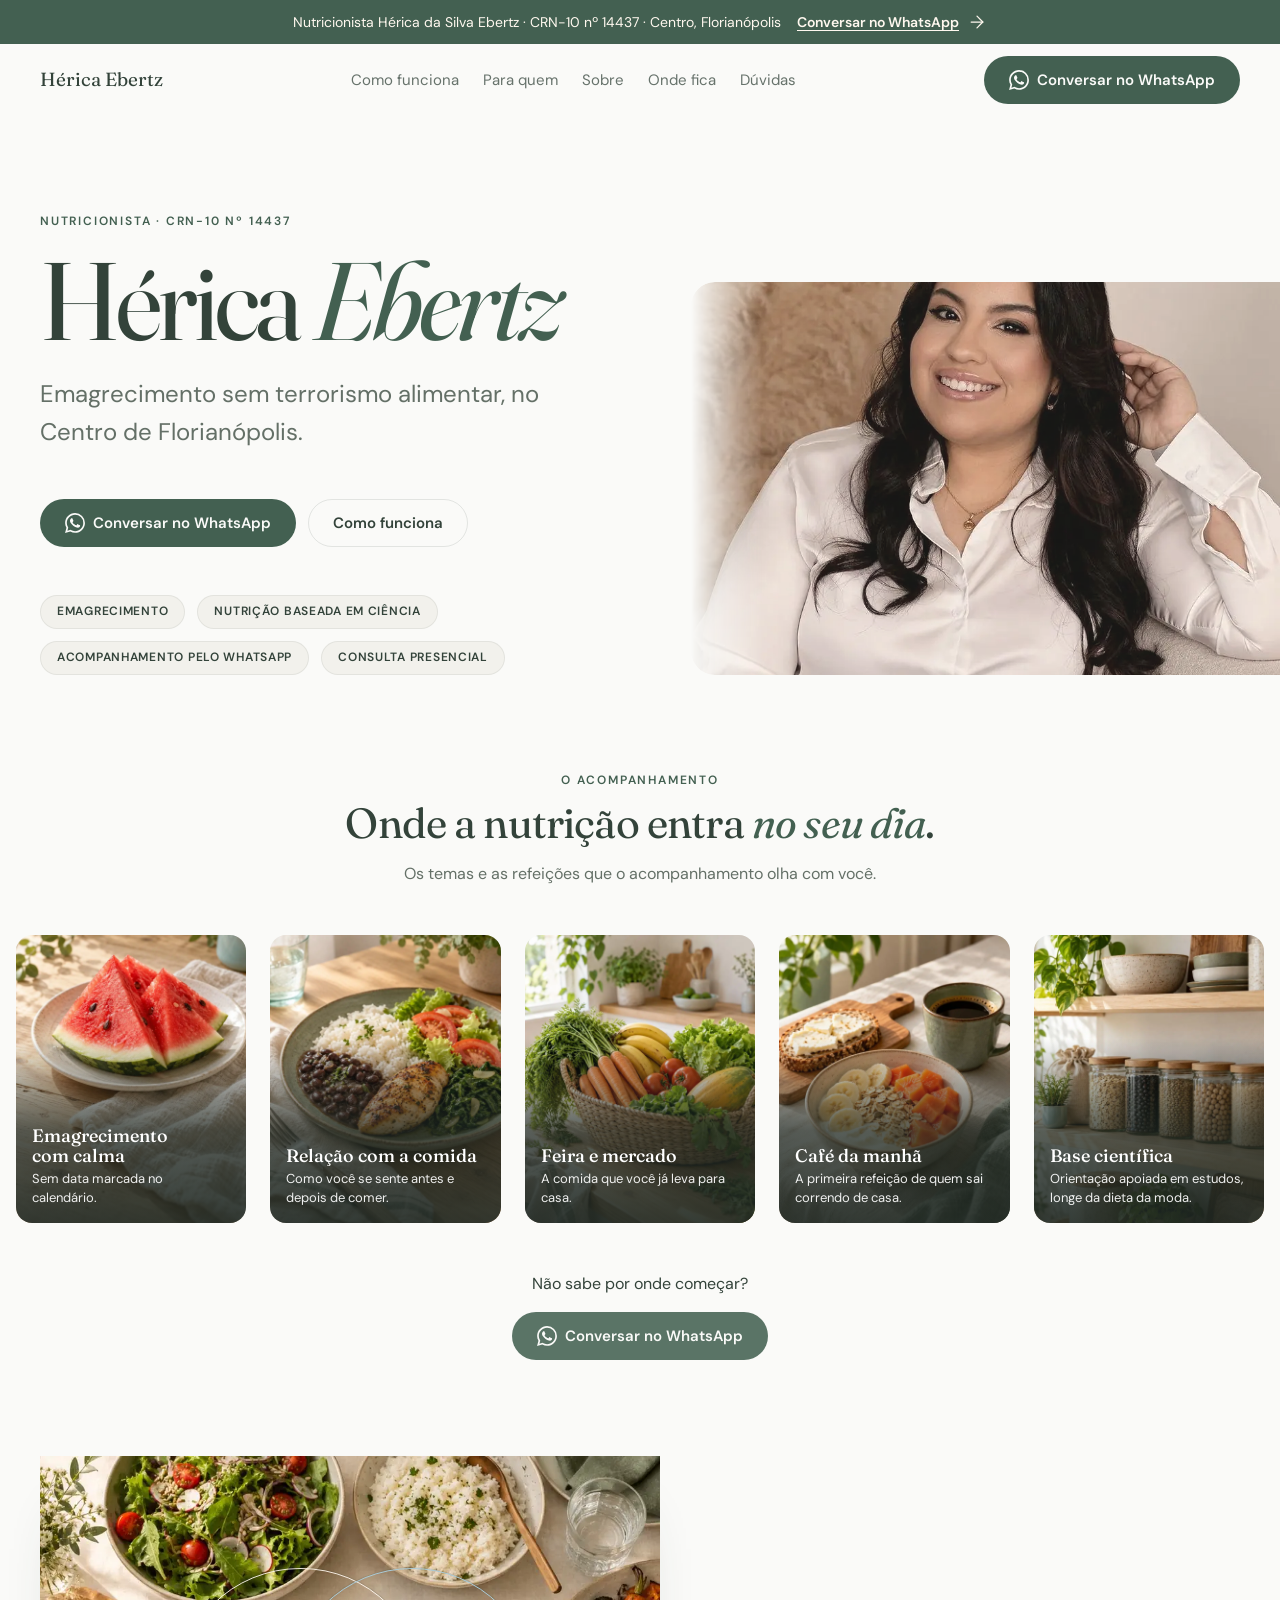
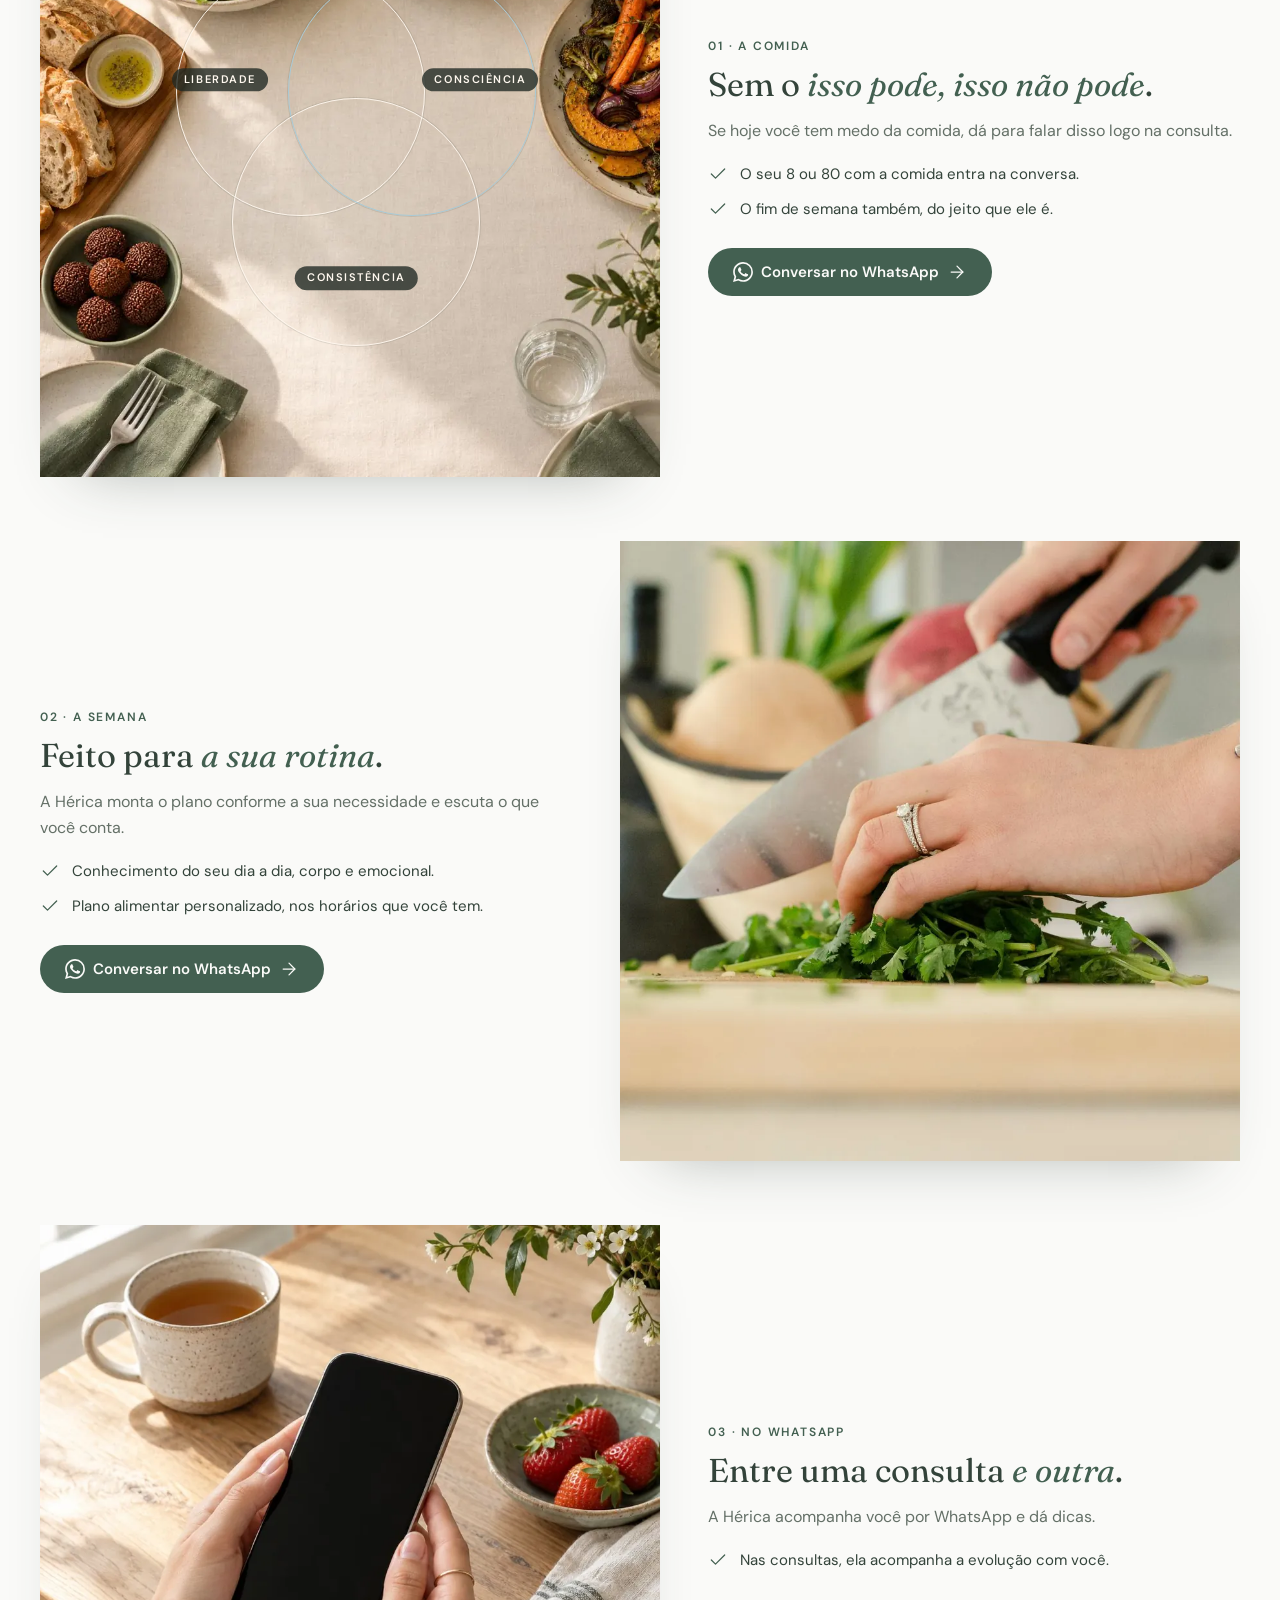
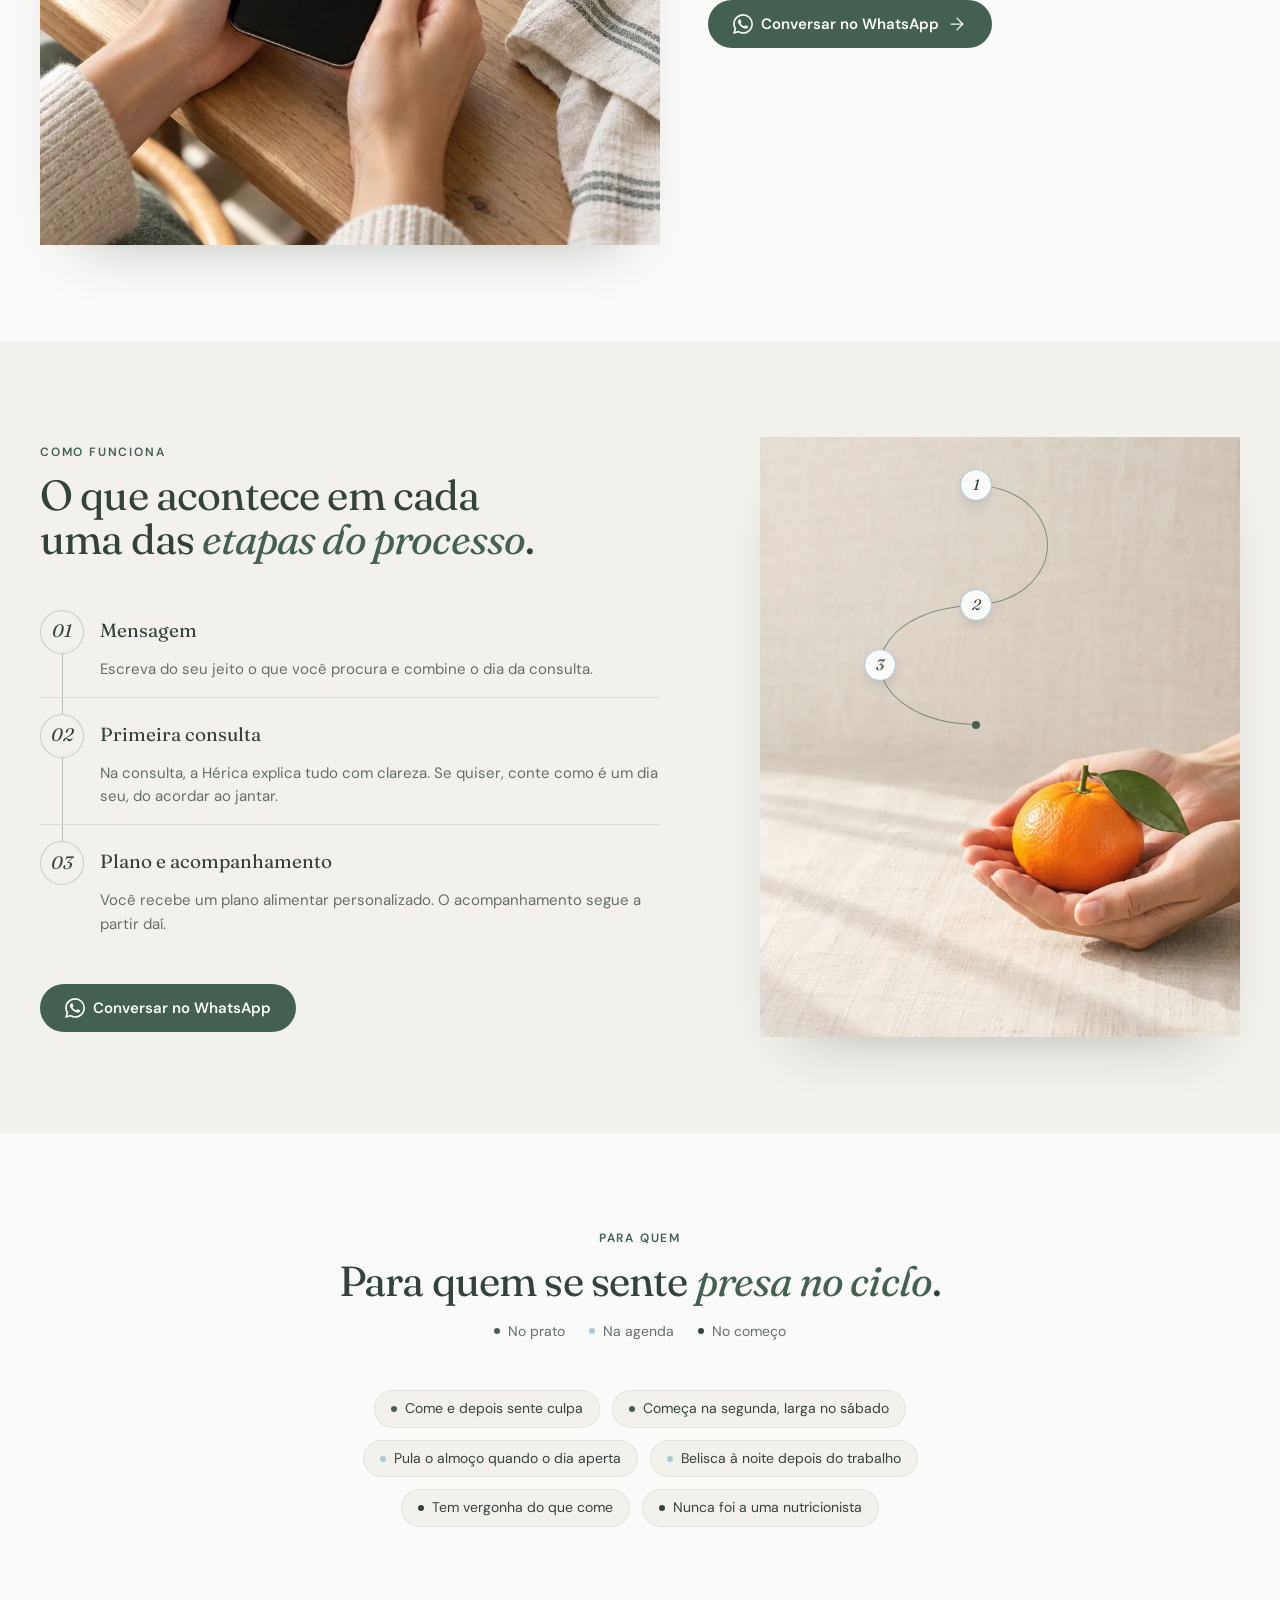
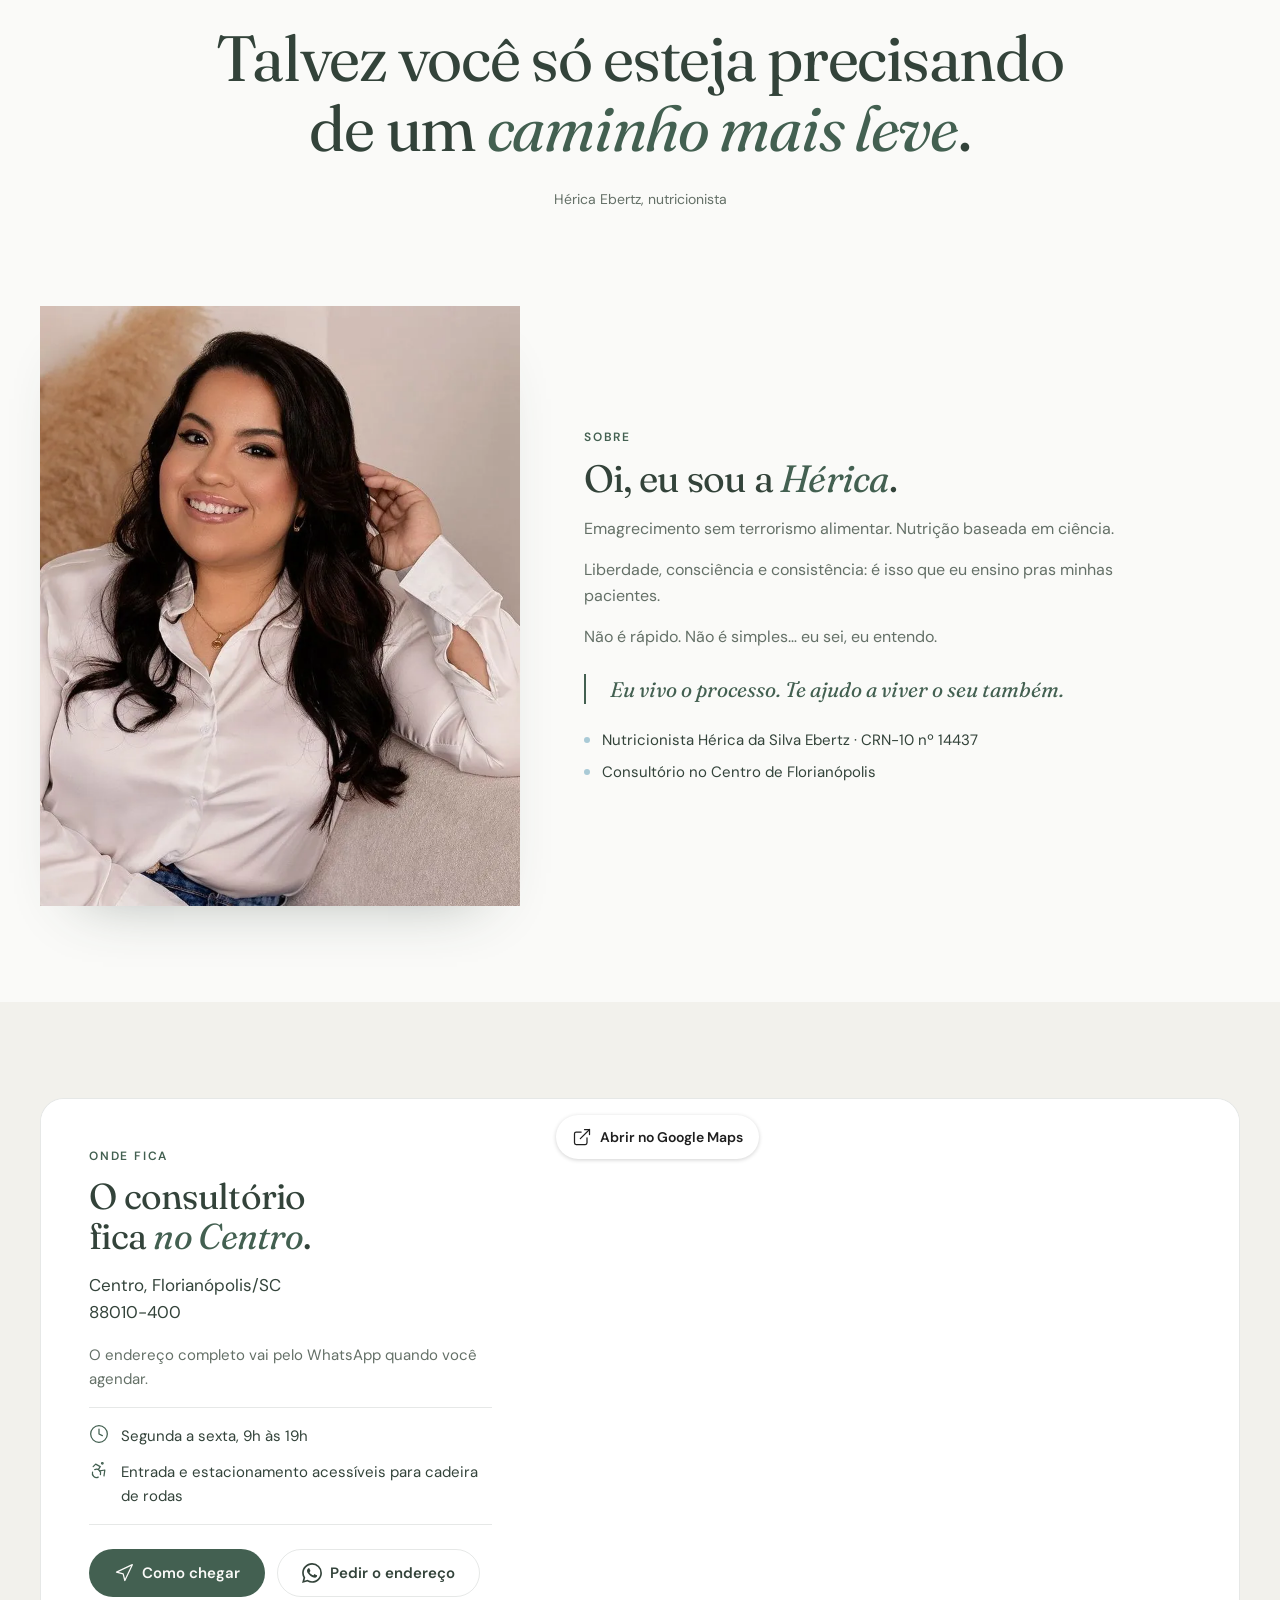
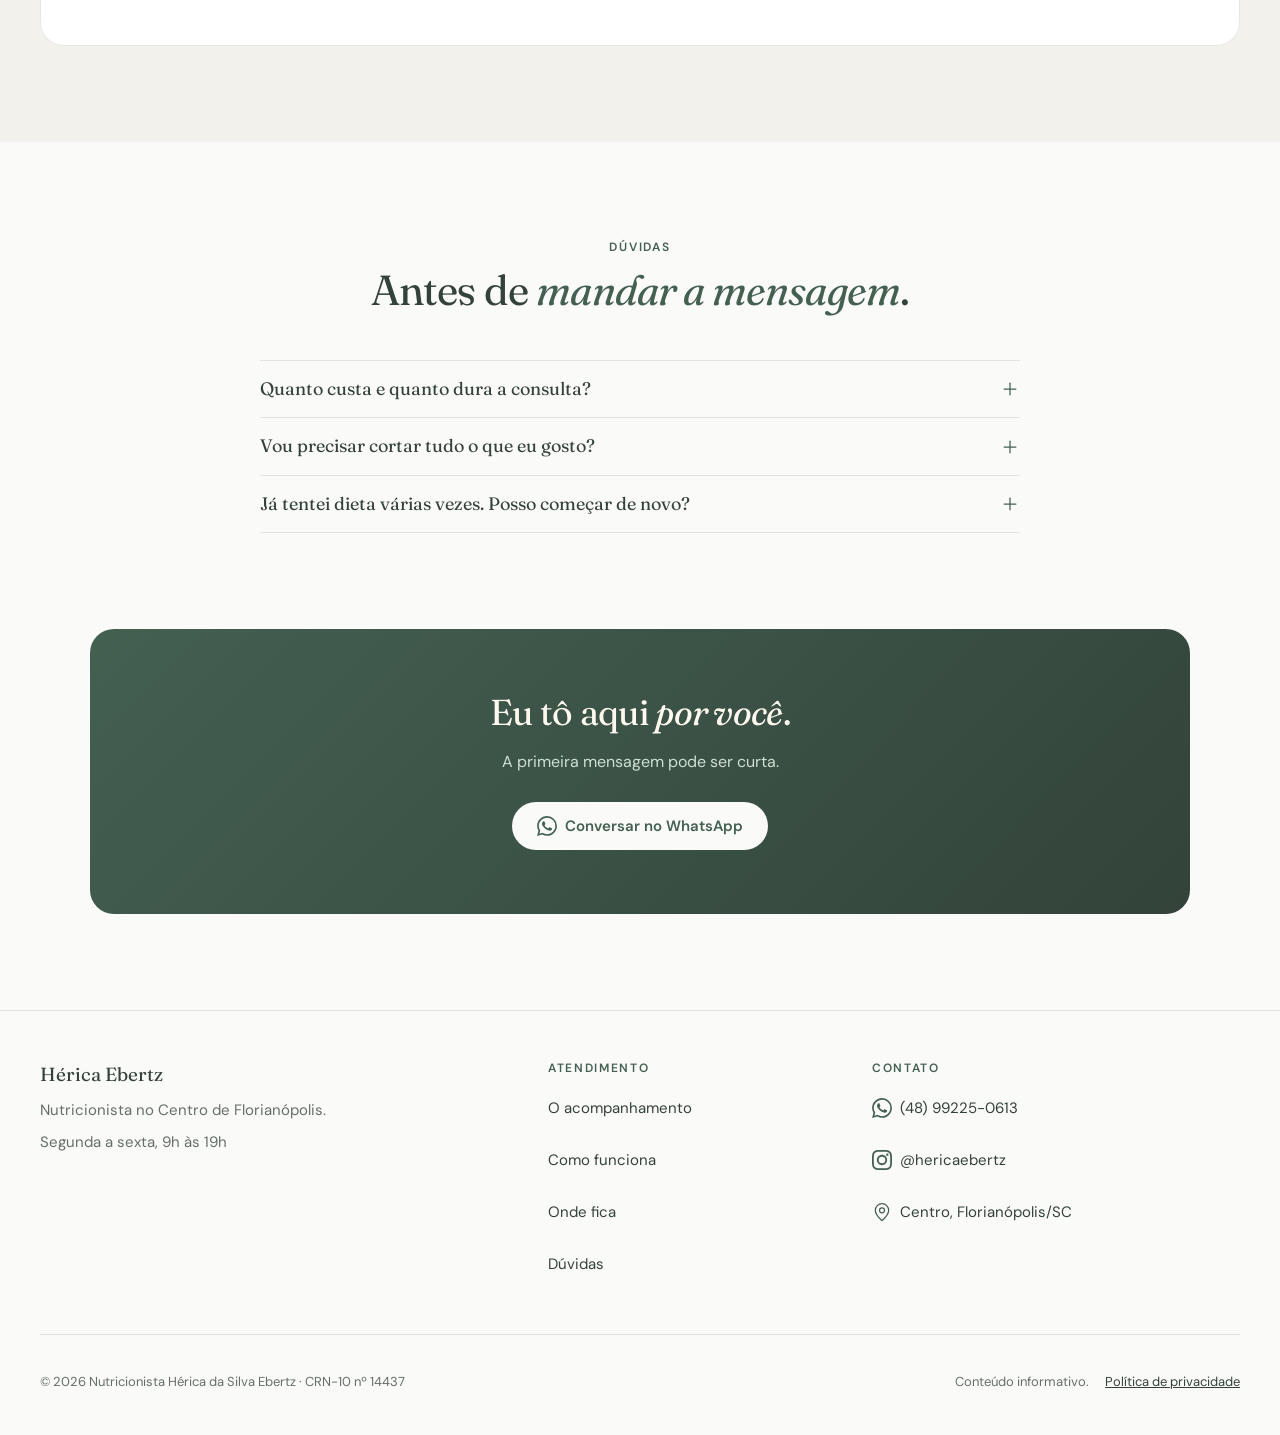
==== commit a33f4d19: "Revisão via Claude Desktop 2026-10-19 15:05" ====
--- a/index.html
+++ b/index.html
@@ -21,10 +21,9 @@
 <link rel="preconnect" href="https://fonts.googleapis.com">
 <link rel="preconnect" href="https://fonts.gstatic.com" crossorigin>
 <link href="https://fonts.googleapis.com/css2?family=DM+Sans:opsz,wght@9..40,400;9..40,600&amp;family=Fraunces:ital,opsz,wght@0,9..144,400;0,9..144,500;1,9..144,400&amp;display=swap" rel="stylesheet">
+<link rel="preload" as="image" media="(max-width: 899px)" imagesrcset="assets/img/heroi-herica-celular-480.webp 480w, assets/img/heroi-herica-celular-960.webp 960w" imagesizes="100vw">
 <link rel="stylesheet" href="assets/css/base.css">
 <link rel="stylesheet" href="assets/css/style.css">
-<link rel="preload" as="image" href="assets/img/heroi-herica-celular.webp" media="(max-width: 899px)">
-<link rel="preload" as="image" href="assets/img/heroi-herica-desktop.webp" media="(min-width: 900px)">
 <script type="application/ld+json">
 {
   "@context": "https://schema.org",
@@ -108,11 +107,10 @@
     </div>
     <div class="heroi__foto filme rv-foto">
       <picture>
-        <source media="(min-width: 900px)" srcset="assets/img/heroi-herica-desktop.webp" type="image/webp" width="1080" height="720">
-        <source media="(min-width: 900px)" srcset="assets/img/heroi-herica-desktop.jpg" type="image/jpeg" width="1080" height="720">
-        <source srcset="assets/img/heroi-herica-celular.webp" type="image/webp" width="864" height="1080">
-        <img src="assets/img/heroi-herica-celular.jpg" width="864" height="1080" alt="Hérica Ebertz, nutricionista, sentada num sofá claro, de camisa branca" fetchpriority="high">
-      </picture>
+  <source type="image/webp" media="(max-width: 899px)" srcset="assets/img/heroi-herica-celular-480.webp 480w, assets/img/heroi-herica-celular-960.webp 960w" sizes="100vw">
+  <source type="image/webp" srcset="assets/img/heroi-herica-celular-960.webp 960w" sizes="100vw">
+  <img src="assets/img/heroi-herica-celular-960.jpg" width="864" height="1080" alt="Hérica Ebertz, nutricionista, sentada num sofá claro, de camisa branca" decoding="async" fetchpriority="high">
+</picture>
     </div>
     <ul class="chips rv-carga" role="list">
       <li>Emagrecimento</li>
@@ -132,10 +130,11 @@
     <ul class="cards-area" role="list" data-lenis-prevent>
       <li class="rv">
         <article class="card-foto">
-          <picture class="filme">
-            <source srcset="assets/img/area-melancia.webp" type="image/webp">
-            <img src="assets/img/area-melancia.jpg" width="960" height="1200" loading="lazy" alt="Fatias de melancia sobre linho">
-          </picture>
+          <picture>
+  <source type="image/webp" media="(max-width: 899px)" srcset="assets/img/area-melancia-480.webp 480w, assets/img/area-melancia-960.webp 960w" sizes="100vw">
+  <source type="image/webp" srcset="assets/img/area-melancia-960.webp 960w" sizes="50vw">
+  <img src="assets/img/area-melancia-960.jpg" width="960" height="1200" alt="Fatias de melancia sobre linho" decoding="async">
+</picture>
           <div class="card-foto__texto">
             <h3>Emagrecimento com calma</h3>
             <p>Sem data marcada no calendário.</p>
@@ -144,10 +143,11 @@
       </li>
       <li class="rv">
         <article class="card-foto">
-          <picture class="filme">
-            <source srcset="assets/img/area-prato-caseiro.webp" type="image/webp">
-            <img src="assets/img/area-prato-caseiro.jpg" width="960" height="1200" loading="lazy" alt="Prato de comida caseira">
-          </picture>
+          <picture>
+  <source type="image/webp" media="(max-width: 899px)" srcset="assets/img/area-prato-caseiro-480.webp 480w, assets/img/area-prato-caseiro-960.webp 960w" sizes="100vw">
+  <source type="image/webp" srcset="assets/img/area-prato-caseiro-960.webp 960w" sizes="50vw">
+  <img src="assets/img/area-prato-caseiro-960.jpg" width="960" height="1200" alt="Prato de comida caseira" decoding="async">
+</picture>
           <div class="card-foto__texto">
             <h3>Relação com a comida</h3>
             <p>Como você se sente antes e depois de comer.</p>
@@ -156,10 +156,11 @@
       </li>
       <li class="rv">
         <article class="card-foto">
-          <picture class="filme">
-            <source srcset="assets/img/area-feira.webp" type="image/webp">
-            <img src="assets/img/area-feira.jpg" width="960" height="1200" loading="lazy" alt="Frutas e verduras numa feira">
-          </picture>
+          <picture>
+  <source type="image/webp" media="(max-width: 899px)" srcset="assets/img/area-feira-480.webp 480w, assets/img/area-feira-960.webp 960w" sizes="100vw">
+  <source type="image/webp" srcset="assets/img/area-feira-960.webp 960w" sizes="50vw">
+  <img src="assets/img/area-feira-960.jpg" width="960" height="1200" alt="Frutas e verduras numa feira" decoding="async" loading="lazy">
+</picture>
           <div class="card-foto__texto">
             <h3>Feira e mercado</h3>
             <p>A comida que você já leva para casa.</p>
@@ -168,10 +169,11 @@
       </li>
       <li class="rv">
         <article class="card-foto">
-          <picture class="filme">
-            <source srcset="assets/img/area-cafe-da-manha.webp" type="image/webp">
-            <img src="assets/img/area-cafe-da-manha.jpg" width="960" height="1200" loading="lazy" alt="Mesa de café da manhã">
-          </picture>
+          <picture>
+  <source type="image/webp" media="(max-width: 899px)" srcset="assets/img/area-cafe-da-manha-480.webp 480w, assets/img/area-cafe-da-manha-960.webp 960w" sizes="100vw">
+  <source type="image/webp" srcset="assets/img/area-cafe-da-manha-960.webp 960w" sizes="50vw">
+  <img src="assets/img/area-cafe-da-manha-960.jpg" width="960" height="1200" alt="Mesa de café da manhã" decoding="async" loading="lazy">
+</picture>
           <div class="card-foto__texto">
             <h3>Café da manhã</h3>
             <p>A primeira refeição de quem sai correndo de casa.</p>
@@ -180,10 +182,11 @@
       </li>
       <li class="rv">
         <article class="card-foto">
-          <picture class="filme">
-            <source srcset="assets/img/area-graos.webp" type="image/webp">
-            <img src="assets/img/area-graos.jpg" width="960" height="1200" loading="lazy" alt="Grãos em potes de vidro">
-          </picture>
+          <picture>
+  <source type="image/webp" media="(max-width: 899px)" srcset="assets/img/area-graos-480.webp 480w, assets/img/area-graos-960.webp 960w" sizes="100vw">
+  <source type="image/webp" srcset="assets/img/area-graos-960.webp 960w" sizes="50vw">
+  <img src="assets/img/area-graos-960.jpg" width="960" height="1200" alt="Grãos em potes de vidro" decoding="async" loading="lazy">
+</picture>
           <div class="card-foto__texto">
             <h3>Base científica</h3>
             <p>Orientação apoiada em estudos, longe da dieta da moda.</p>
@@ -204,10 +207,11 @@
 
       <article class="split" id="sem-terrorismo">
         <div class="split__midia rv">
-          <picture class="filme">
-            <source srcset="assets/img/split-mesa-posta.webp" type="image/webp">
-            <img src="assets/img/split-mesa-posta.jpg" width="1200" height="1200" loading="lazy" alt="Mesa posta vista de cima, com pratos e linho">
-          </picture>
+          <picture>
+  <source type="image/webp" media="(max-width: 899px)" srcset="assets/img/split-mesa-posta-480.webp 480w, assets/img/split-mesa-posta-960.webp 960w" sizes="100vw">
+  <source type="image/webp" srcset="assets/img/split-mesa-posta-960.webp 960w" sizes="50vw">
+  <img src="assets/img/split-mesa-posta-960.jpg" width="1200" height="1200" alt="Mesa posta vista de cima, com pratos e linho" decoding="async" loading="lazy">
+</picture>
           <div class="venn" aria-hidden="true">
             <span class="venn__circulo"></span>
             <span class="venn__circulo"></span>
@@ -232,10 +236,11 @@
 
       <article class="split split--inverso" id="rotina">
         <div class="split__midia rv">
-          <picture class="filme">
-            <source srcset="assets/img/split-cozinha-rotina.webp" type="image/webp">
-            <img src="assets/img/split-cozinha-rotina.jpg" width="1200" height="1200" loading="lazy" alt="Mãos cortando coentro numa cozinha clara" style="object-position: 60% 50%">
-          </picture>
+          <picture>
+  <source type="image/webp" media="(max-width: 899px)" srcset="assets/img/split-cozinha-rotina-480.webp 480w, assets/img/split-cozinha-rotina-960.webp 960w" sizes="100vw">
+  <source type="image/webp" srcset="assets/img/split-cozinha-rotina-960.webp 960w" sizes="50vw">
+  <img src="assets/img/split-cozinha-rotina-960.jpg" width="1200" height="1200" alt="Mãos cortando coentro numa cozinha clara" style="object-position: 60% 50%" decoding="async" loading="lazy">
+</picture>
         </div>
         <div class="split__texto rv">
           <p class="rotulo">02 · A SEMANA</p>
@@ -251,10 +256,11 @@
 
       <article class="split" id="whatsapp">
         <div class="split__midia rv">
-          <picture class="filme">
-            <source srcset="assets/img/split-celular-cha.webp" type="image/webp">
-            <img src="assets/img/split-celular-cha.jpg" width="1200" height="1200" loading="lazy" alt="Mãos segurando um celular ao lado de uma xícara de chá">
-          </picture>
+          <picture>
+  <source type="image/webp" media="(max-width: 899px)" srcset="assets/img/split-celular-cha-480.webp 480w, assets/img/split-celular-cha-960.webp 960w" sizes="100vw">
+  <source type="image/webp" srcset="assets/img/split-celular-cha-960.webp 960w" sizes="50vw">
+  <img src="assets/img/split-celular-cha-960.jpg" width="1200" height="1200" alt="Mãos segurando um celular ao lado de uma xícara de chá" decoding="async" loading="lazy">
+</picture>
         </div>
         <div class="split__texto rv">
           <p class="rotulo">03 · NO WHATSAPP</p>
@@ -300,10 +306,11 @@
         </div>
       </div>
       <div class="funciona__midia">
-        <picture class="filme rv-foto">
-          <source srcset="assets/img/como-funciona-maos-mexerica.webp" type="image/webp">
-          <img src="assets/img/como-funciona-maos-mexerica.jpg" width="1200" height="1500" loading="lazy" alt="Mãos segurando uma mexerica">
-        </picture>
+        <picture>
+  <source type="image/webp" media="(max-width: 899px)" srcset="assets/img/como-funciona-maos-mexerica-480.webp 480w, assets/img/como-funciona-maos-mexerica-960.webp 960w" sizes="100vw">
+  <source type="image/webp" srcset="assets/img/como-funciona-maos-mexerica-960.webp 960w" sizes="50vw">
+  <img src="assets/img/como-funciona-maos-mexerica-960.jpg" width="1200" height="1500" alt="Mãos segurando uma mexerica" decoding="async" loading="lazy">
+</picture>
         <div class="caminho" aria-hidden="true">
           <span class="caminho__arco caminho__arco--1"></span>
           <span class="caminho__arco caminho__arco--2"></span>
@@ -351,10 +358,11 @@
   <section class="secao sobre" id="sobre" aria-labelledby="sobre-titulo">
     <div class="container sobre__grade">
       <div class="sobre__foto rv">
-        <picture class="filme">
-          <source srcset="assets/img/sobre-herica.webp" type="image/webp">
-          <img src="assets/img/sobre-herica.jpg" width="720" height="900" loading="lazy" alt="Hérica Ebertz sorrindo, com a mão no cabelo">
-        </picture>
+        <picture>
+  <source type="image/webp" media="(max-width: 899px)" srcset="assets/img/sobre-herica-480.webp 480w, assets/img/sobre-herica-960.webp 960w" sizes="100vw">
+  <source type="image/webp" srcset="assets/img/sobre-herica-960.webp 960w" sizes="50vw">
+  <img src="assets/img/sobre-herica-960.jpg" width="720" height="900" alt="Hérica Ebertz sorrindo, com a mão no cabelo" decoding="async" loading="lazy">
+</picture>
       </div>
       <div class="sobre__texto">
         <div class="cabeca rv">
--- a/assets/css/style.css
+++ b/assets/css/style.css
@@ -157,7 +157,7 @@
 .cabecalho {
   position: sticky; top: 0; z-index: 50;
   background: rgba(250, 250, 248, 0);
-  transition: background-color .3s var(--curva), box-shadow .3s var(--curva);
+  transition: background-color .3s var(--curva);
 }
 .cabecalho[data-solido] {
   background: rgba(250, 250, 248, .82);
@@ -306,7 +306,7 @@
   border-radius: var(--raio-card);
   overflow: hidden;
   box-shadow: var(--sombra-card-celular);
-  transition: transform .4s var(--curva), box-shadow .4s var(--curva);
+  transition: transform .4s var(--curva);
 }
 .card-foto .filme { position: absolute; inset: 0; }
 .card-foto img { object-position: 50% 35%; transition: transform .4s var(--curva); }
@@ -719,3 +719,9 @@
 @media (max-width: 899px) {
   .cards-area[role="list"] { padding-bottom: var(--space-8); margin-bottom: calc(-1 * var(--space-6)); }
 }
+
+
+/* Regra do Armin, 19/10/2026 (§0 "Rolagem leve no celular"): sem vidro desfocado no celular; fundo quase opaco. Aplicado por aplicar-carregamento.mjs. */
+@media (max-width: 899px) {
+  .cabecalho[data-solido] { -webkit-backdrop-filter: none; backdrop-filter: none; background: rgba(250, 250, 248, 0.96); }
+}
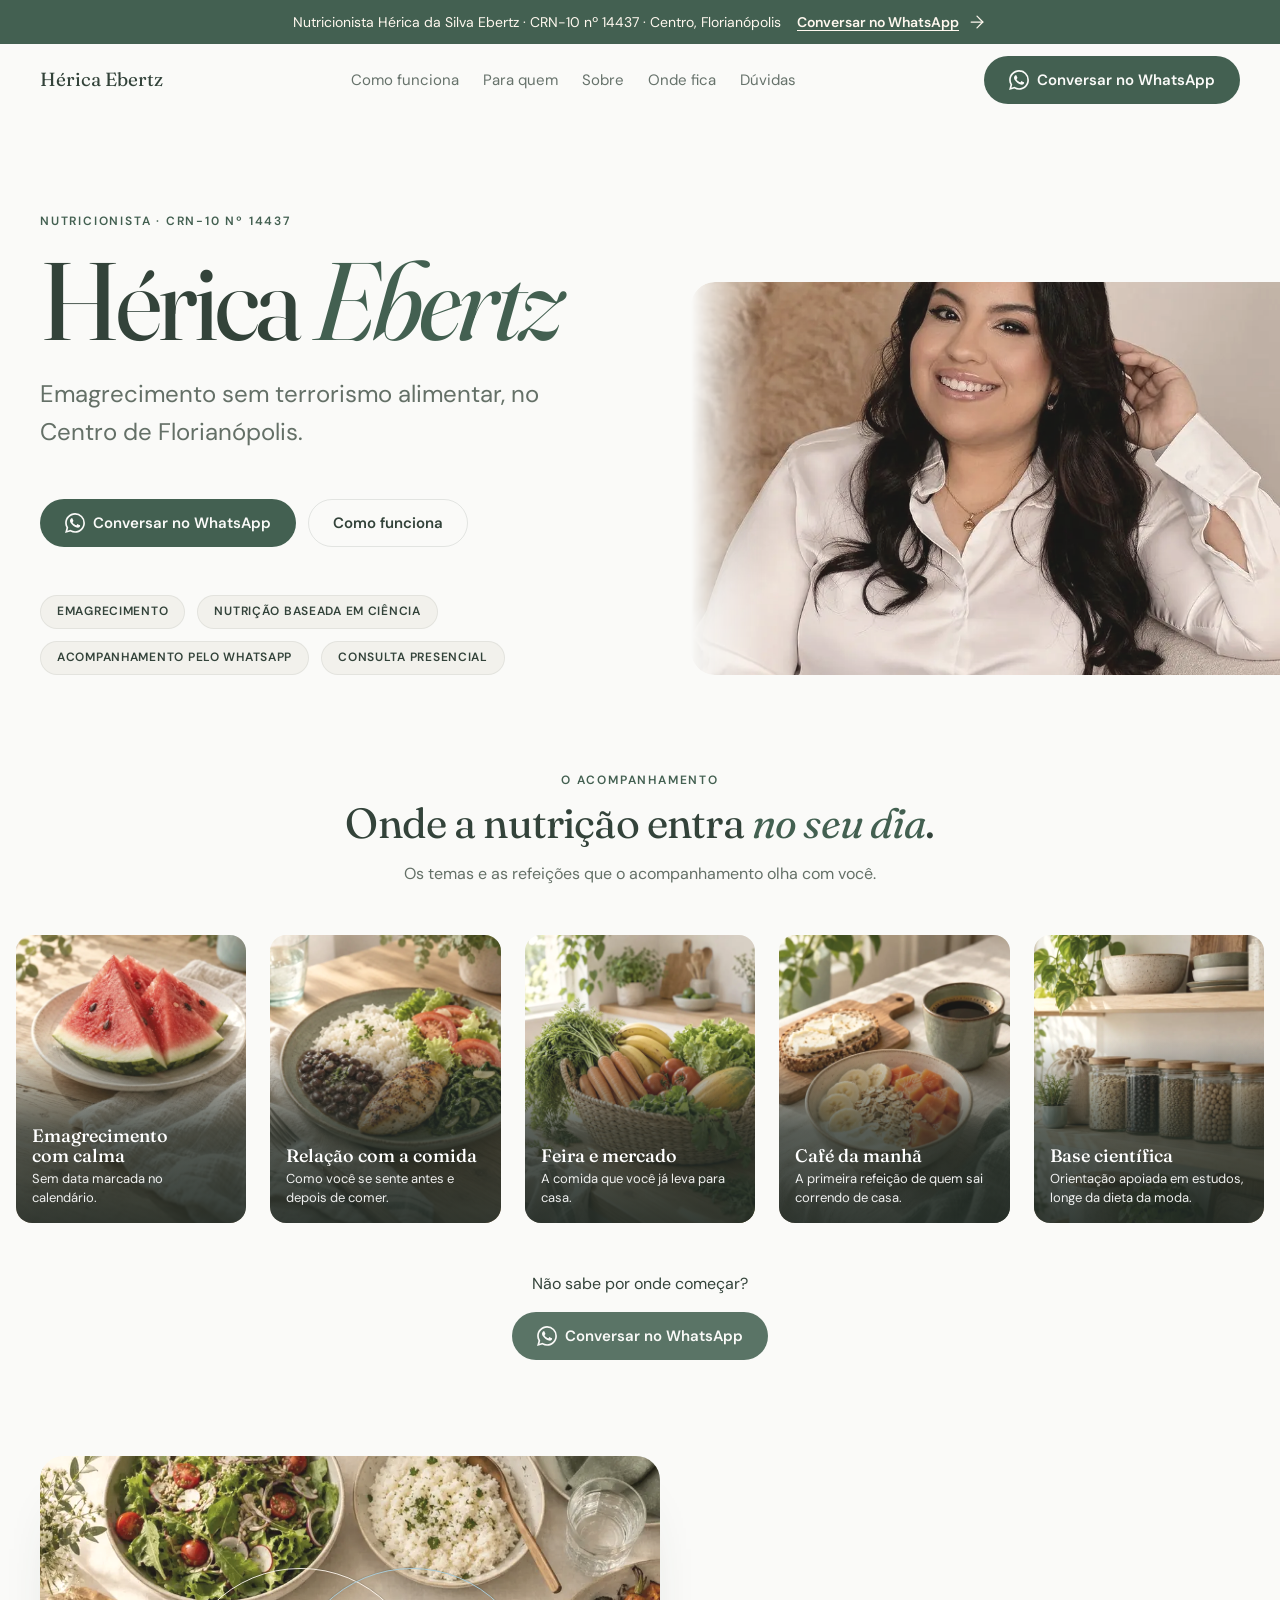
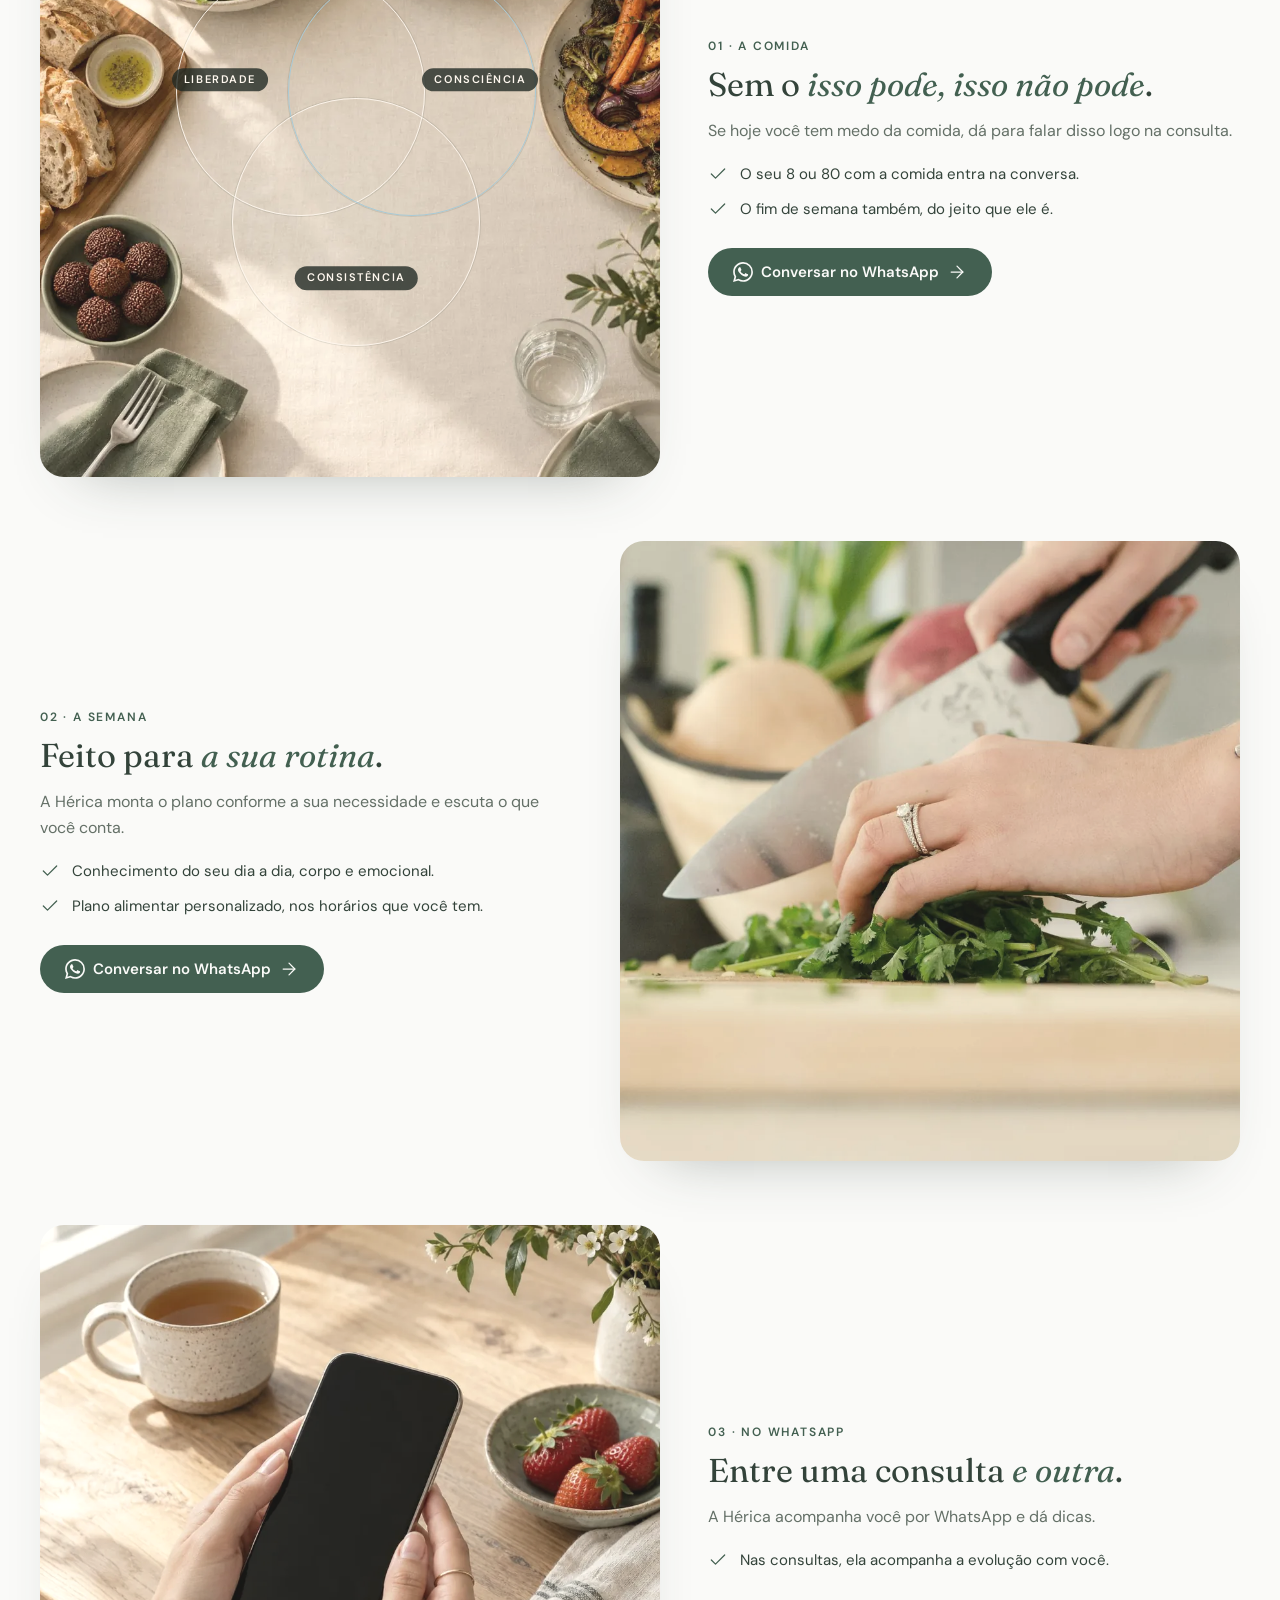
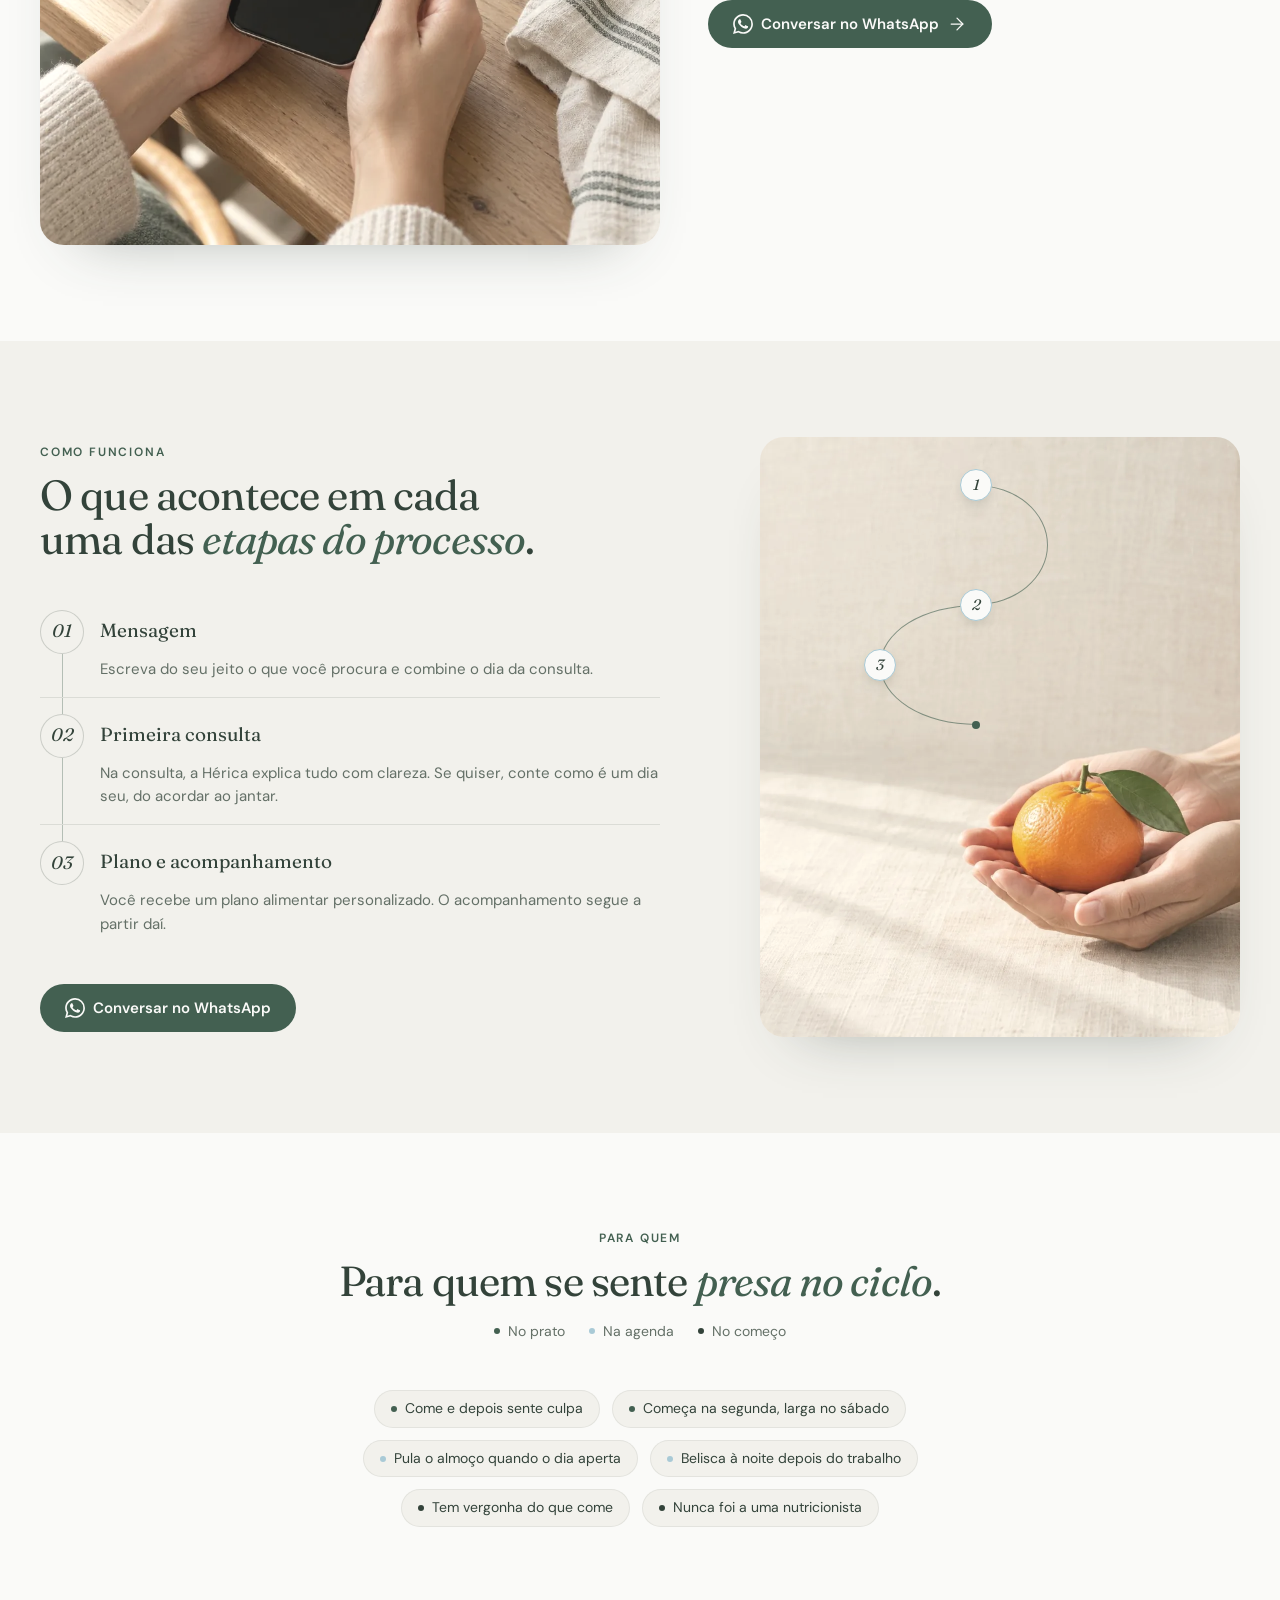
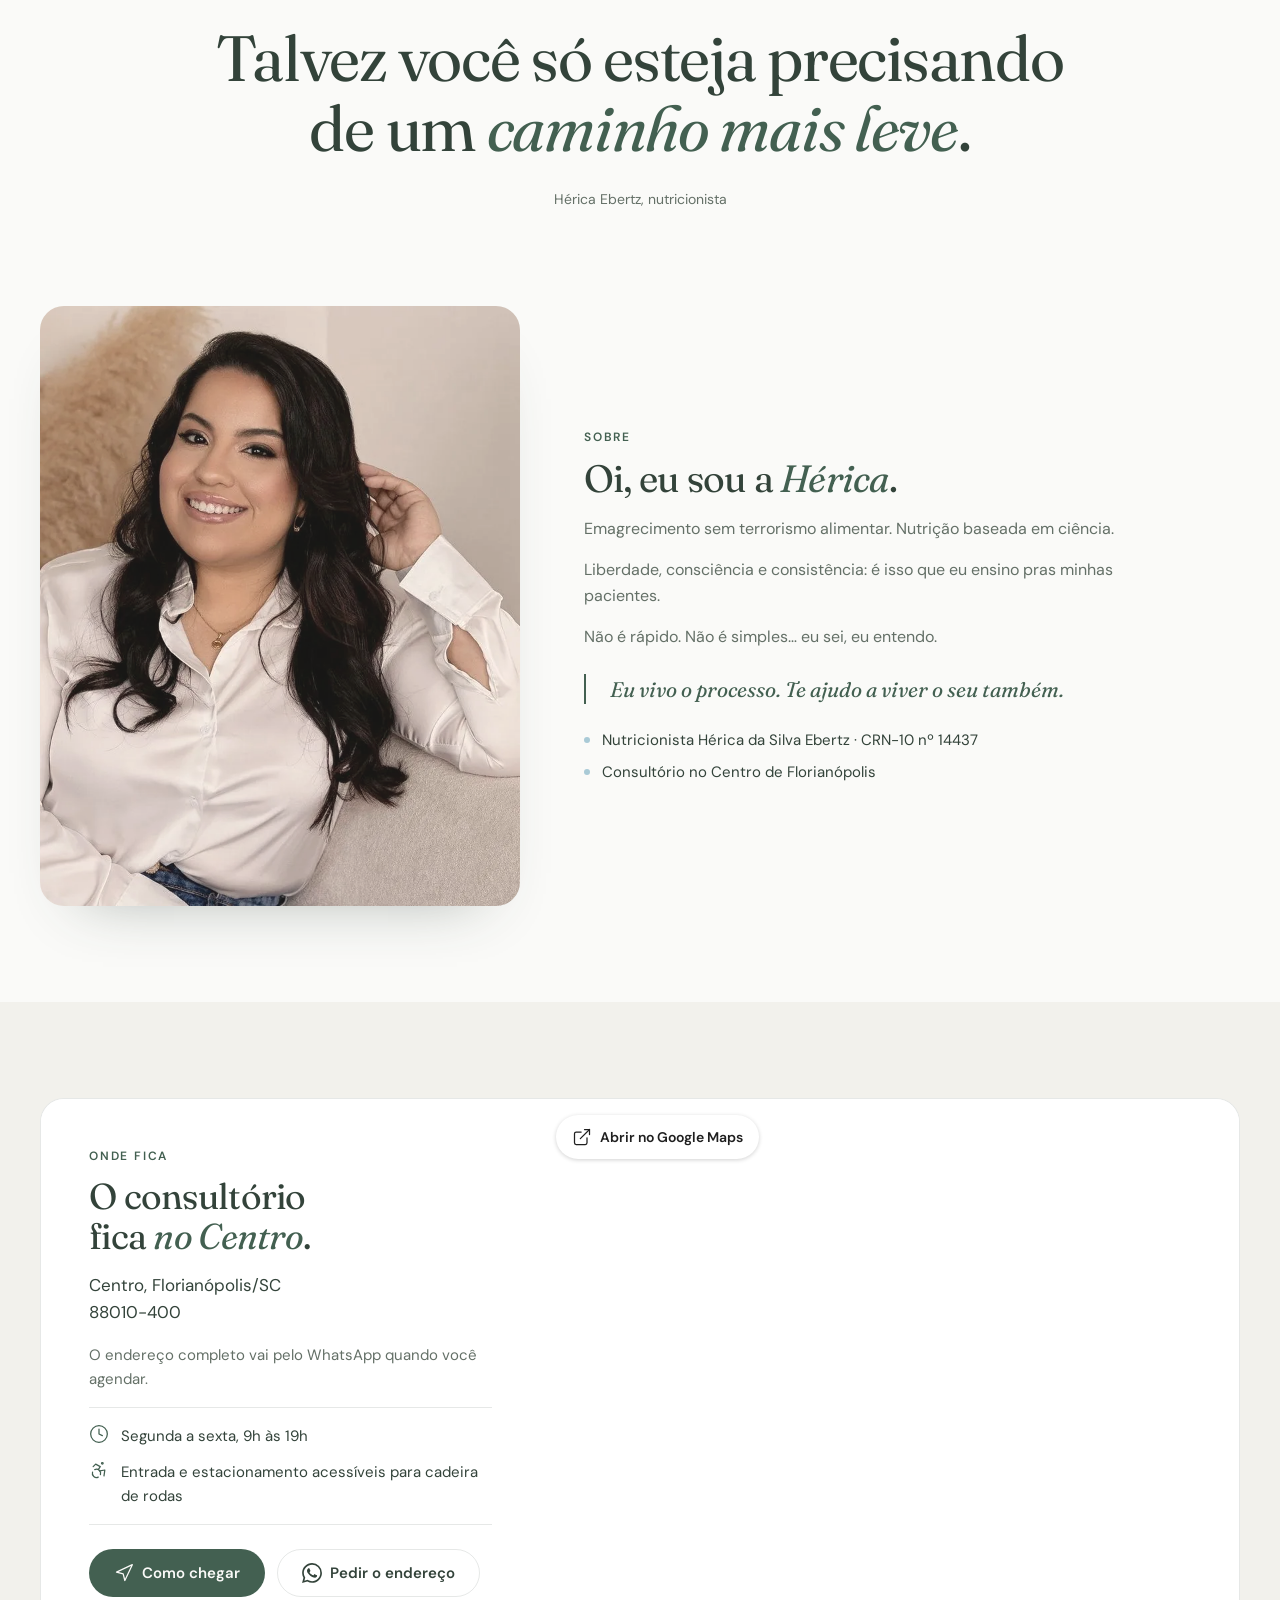
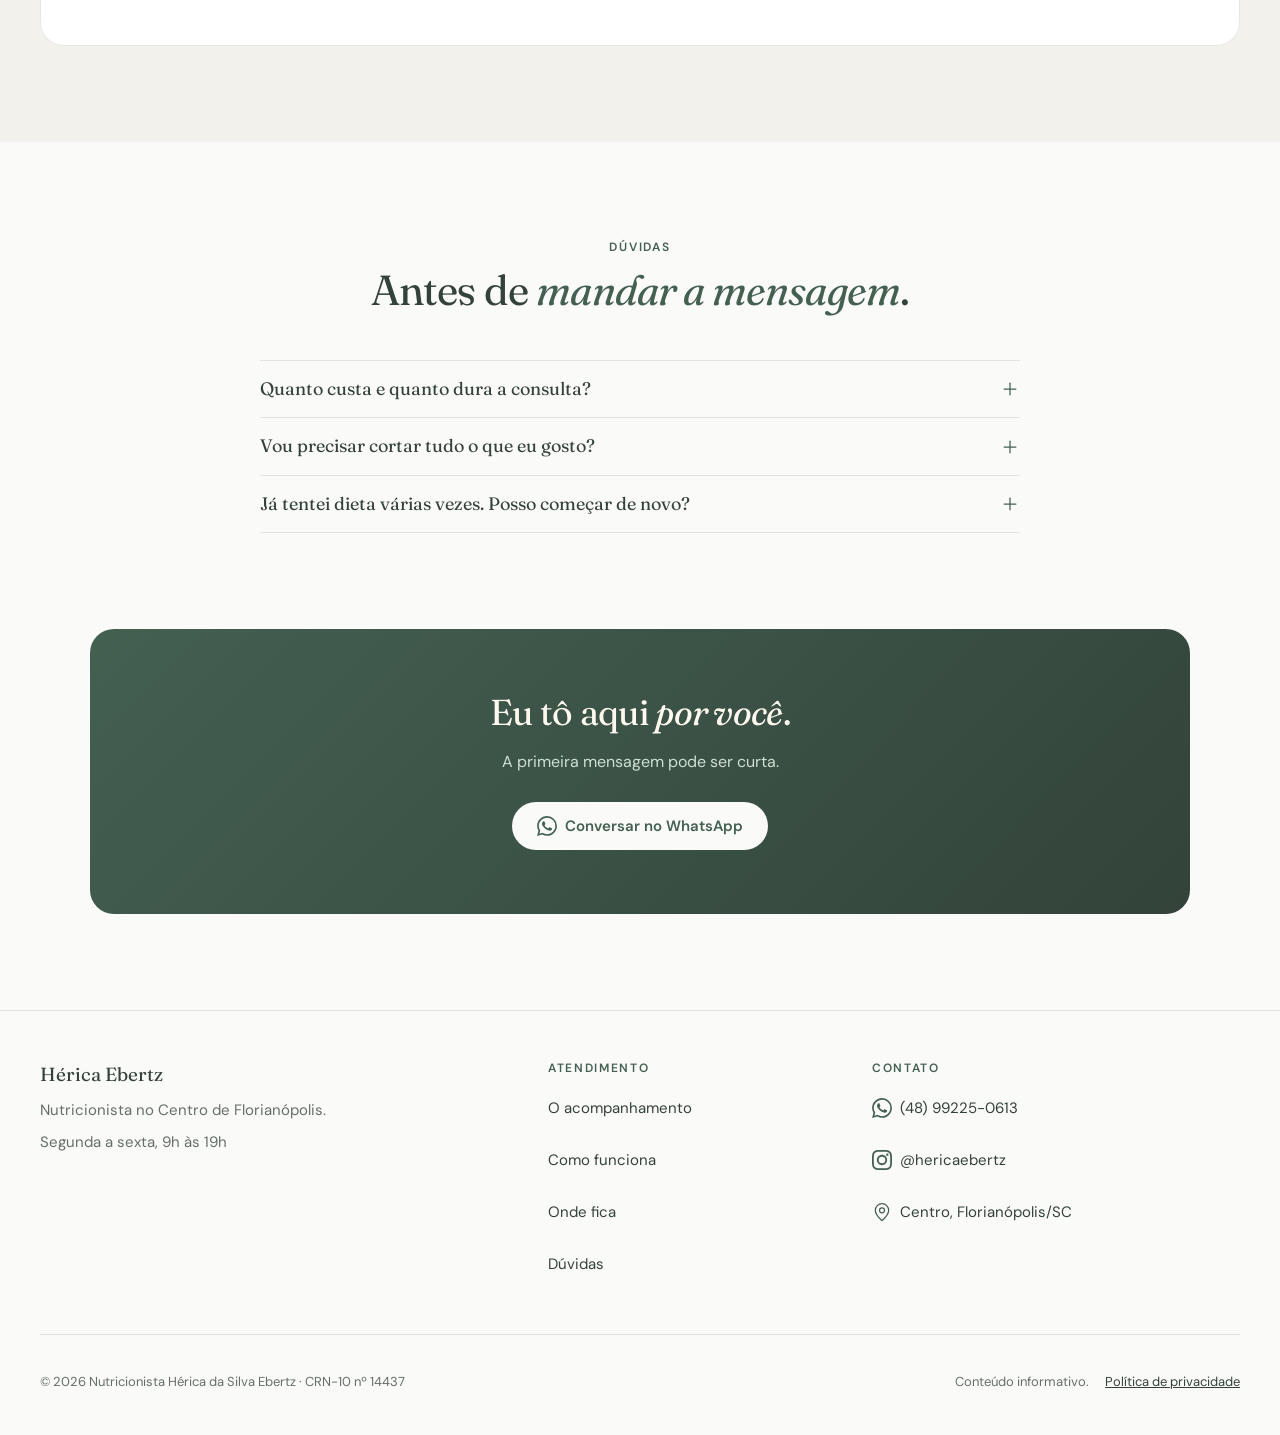
==== commit b777ac47: "Revisão via Claude Desktop 2026-10-27 19:57" ====
--- a/index.html
+++ b/index.html
@@ -130,7 +130,7 @@
     <ul class="cards-area" role="list" data-lenis-prevent>
       <li class="rv">
         <article class="card-foto">
-          <picture>
+          <picture class="filme">
   <source type="image/webp" media="(max-width: 899px)" srcset="assets/img/area-melancia-480.webp 480w, assets/img/area-melancia-960.webp 960w" sizes="100vw">
   <source type="image/webp" srcset="assets/img/area-melancia-960.webp 960w" sizes="50vw">
   <img src="assets/img/area-melancia-960.jpg" width="960" height="1200" alt="Fatias de melancia sobre linho" decoding="async">
@@ -143,7 +143,7 @@
       </li>
       <li class="rv">
         <article class="card-foto">
-          <picture>
+          <picture class="filme">
   <source type="image/webp" media="(max-width: 899px)" srcset="assets/img/area-prato-caseiro-480.webp 480w, assets/img/area-prato-caseiro-960.webp 960w" sizes="100vw">
   <source type="image/webp" srcset="assets/img/area-prato-caseiro-960.webp 960w" sizes="50vw">
   <img src="assets/img/area-prato-caseiro-960.jpg" width="960" height="1200" alt="Prato de comida caseira" decoding="async">
@@ -156,7 +156,7 @@
       </li>
       <li class="rv">
         <article class="card-foto">
-          <picture>
+          <picture class="filme">
   <source type="image/webp" media="(max-width: 899px)" srcset="assets/img/area-feira-480.webp 480w, assets/img/area-feira-960.webp 960w" sizes="100vw">
   <source type="image/webp" srcset="assets/img/area-feira-960.webp 960w" sizes="50vw">
   <img src="assets/img/area-feira-960.jpg" width="960" height="1200" alt="Frutas e verduras numa feira" decoding="async" loading="lazy">
@@ -169,7 +169,7 @@
       </li>
       <li class="rv">
         <article class="card-foto">
-          <picture>
+          <picture class="filme">
   <source type="image/webp" media="(max-width: 899px)" srcset="assets/img/area-cafe-da-manha-480.webp 480w, assets/img/area-cafe-da-manha-960.webp 960w" sizes="100vw">
   <source type="image/webp" srcset="assets/img/area-cafe-da-manha-960.webp 960w" sizes="50vw">
   <img src="assets/img/area-cafe-da-manha-960.jpg" width="960" height="1200" alt="Mesa de café da manhã" decoding="async" loading="lazy">
@@ -182,7 +182,7 @@
       </li>
       <li class="rv">
         <article class="card-foto">
-          <picture>
+          <picture class="filme">
   <source type="image/webp" media="(max-width: 899px)" srcset="assets/img/area-graos-480.webp 480w, assets/img/area-graos-960.webp 960w" sizes="100vw">
   <source type="image/webp" srcset="assets/img/area-graos-960.webp 960w" sizes="50vw">
   <img src="assets/img/area-graos-960.jpg" width="960" height="1200" alt="Grãos em potes de vidro" decoding="async" loading="lazy">
@@ -207,7 +207,7 @@
 
       <article class="split" id="sem-terrorismo">
         <div class="split__midia rv">
-          <picture>
+          <picture class="filme">
   <source type="image/webp" media="(max-width: 899px)" srcset="assets/img/split-mesa-posta-480.webp 480w, assets/img/split-mesa-posta-960.webp 960w" sizes="100vw">
   <source type="image/webp" srcset="assets/img/split-mesa-posta-960.webp 960w" sizes="50vw">
   <img src="assets/img/split-mesa-posta-960.jpg" width="1200" height="1200" alt="Mesa posta vista de cima, com pratos e linho" decoding="async" loading="lazy">
@@ -236,7 +236,7 @@
 
       <article class="split split--inverso" id="rotina">
         <div class="split__midia rv">
-          <picture>
+          <picture class="filme">
   <source type="image/webp" media="(max-width: 899px)" srcset="assets/img/split-cozinha-rotina-480.webp 480w, assets/img/split-cozinha-rotina-960.webp 960w" sizes="100vw">
   <source type="image/webp" srcset="assets/img/split-cozinha-rotina-960.webp 960w" sizes="50vw">
   <img src="assets/img/split-cozinha-rotina-960.jpg" width="1200" height="1200" alt="Mãos cortando coentro numa cozinha clara" style="object-position: 60% 50%" decoding="async" loading="lazy">
@@ -256,7 +256,7 @@
 
       <article class="split" id="whatsapp">
         <div class="split__midia rv">
-          <picture>
+          <picture class="filme">
   <source type="image/webp" media="(max-width: 899px)" srcset="assets/img/split-celular-cha-480.webp 480w, assets/img/split-celular-cha-960.webp 960w" sizes="100vw">
   <source type="image/webp" srcset="assets/img/split-celular-cha-960.webp 960w" sizes="50vw">
   <img src="assets/img/split-celular-cha-960.jpg" width="1200" height="1200" alt="Mãos segurando um celular ao lado de uma xícara de chá" decoding="async" loading="lazy">
@@ -306,7 +306,7 @@
         </div>
       </div>
       <div class="funciona__midia">
-        <picture>
+        <picture class="filme rv-foto">
   <source type="image/webp" media="(max-width: 899px)" srcset="assets/img/como-funciona-maos-mexerica-480.webp 480w, assets/img/como-funciona-maos-mexerica-960.webp 960w" sizes="100vw">
   <source type="image/webp" srcset="assets/img/como-funciona-maos-mexerica-960.webp 960w" sizes="50vw">
   <img src="assets/img/como-funciona-maos-mexerica-960.jpg" width="1200" height="1500" alt="Mãos segurando uma mexerica" decoding="async" loading="lazy">
@@ -358,7 +358,7 @@
   <section class="secao sobre" id="sobre" aria-labelledby="sobre-titulo">
     <div class="container sobre__grade">
       <div class="sobre__foto rv">
-        <picture>
+        <picture class="filme">
   <source type="image/webp" media="(max-width: 899px)" srcset="assets/img/sobre-herica-480.webp 480w, assets/img/sobre-herica-960.webp 960w" sizes="100vw">
   <source type="image/webp" srcset="assets/img/sobre-herica-960.webp 960w" sizes="50vw">
   <img src="assets/img/sobre-herica-960.jpg" width="720" height="900" alt="Hérica Ebertz sorrindo, com a mão no cabelo" decoding="async" loading="lazy">
